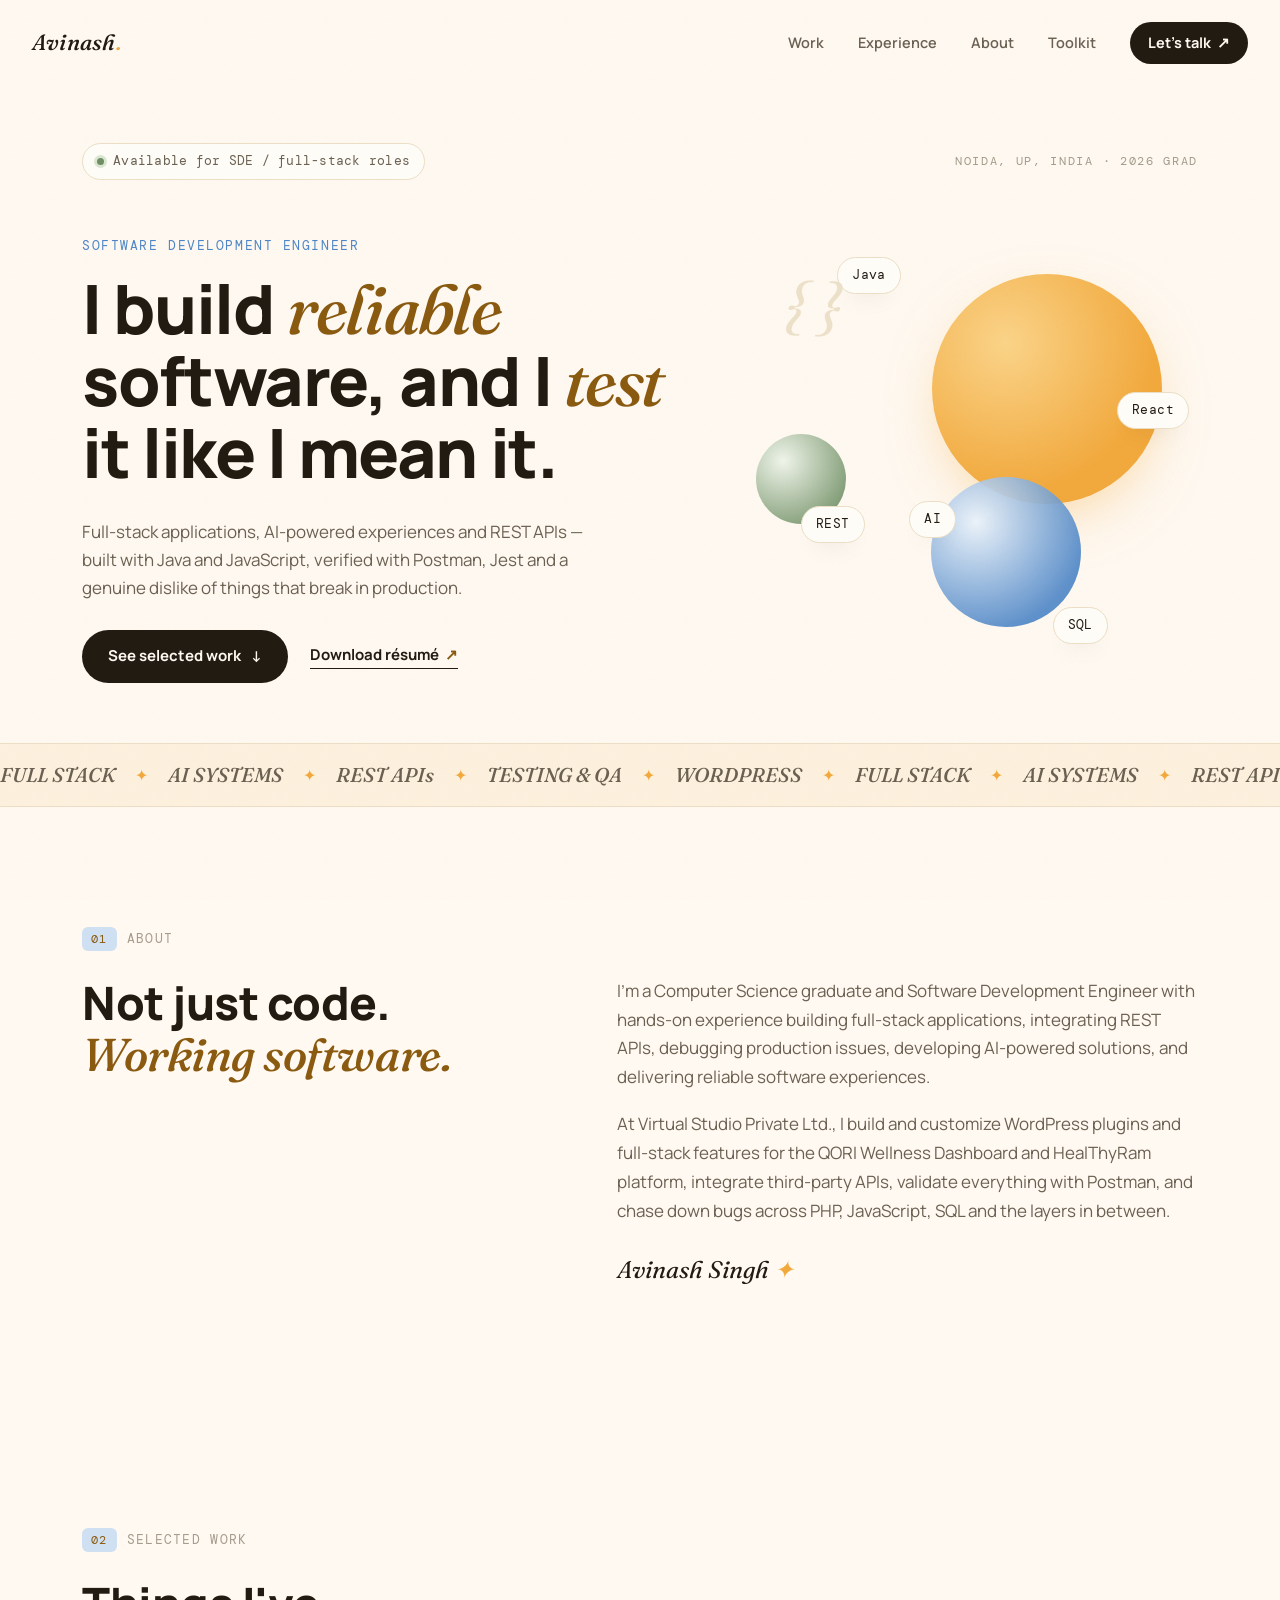
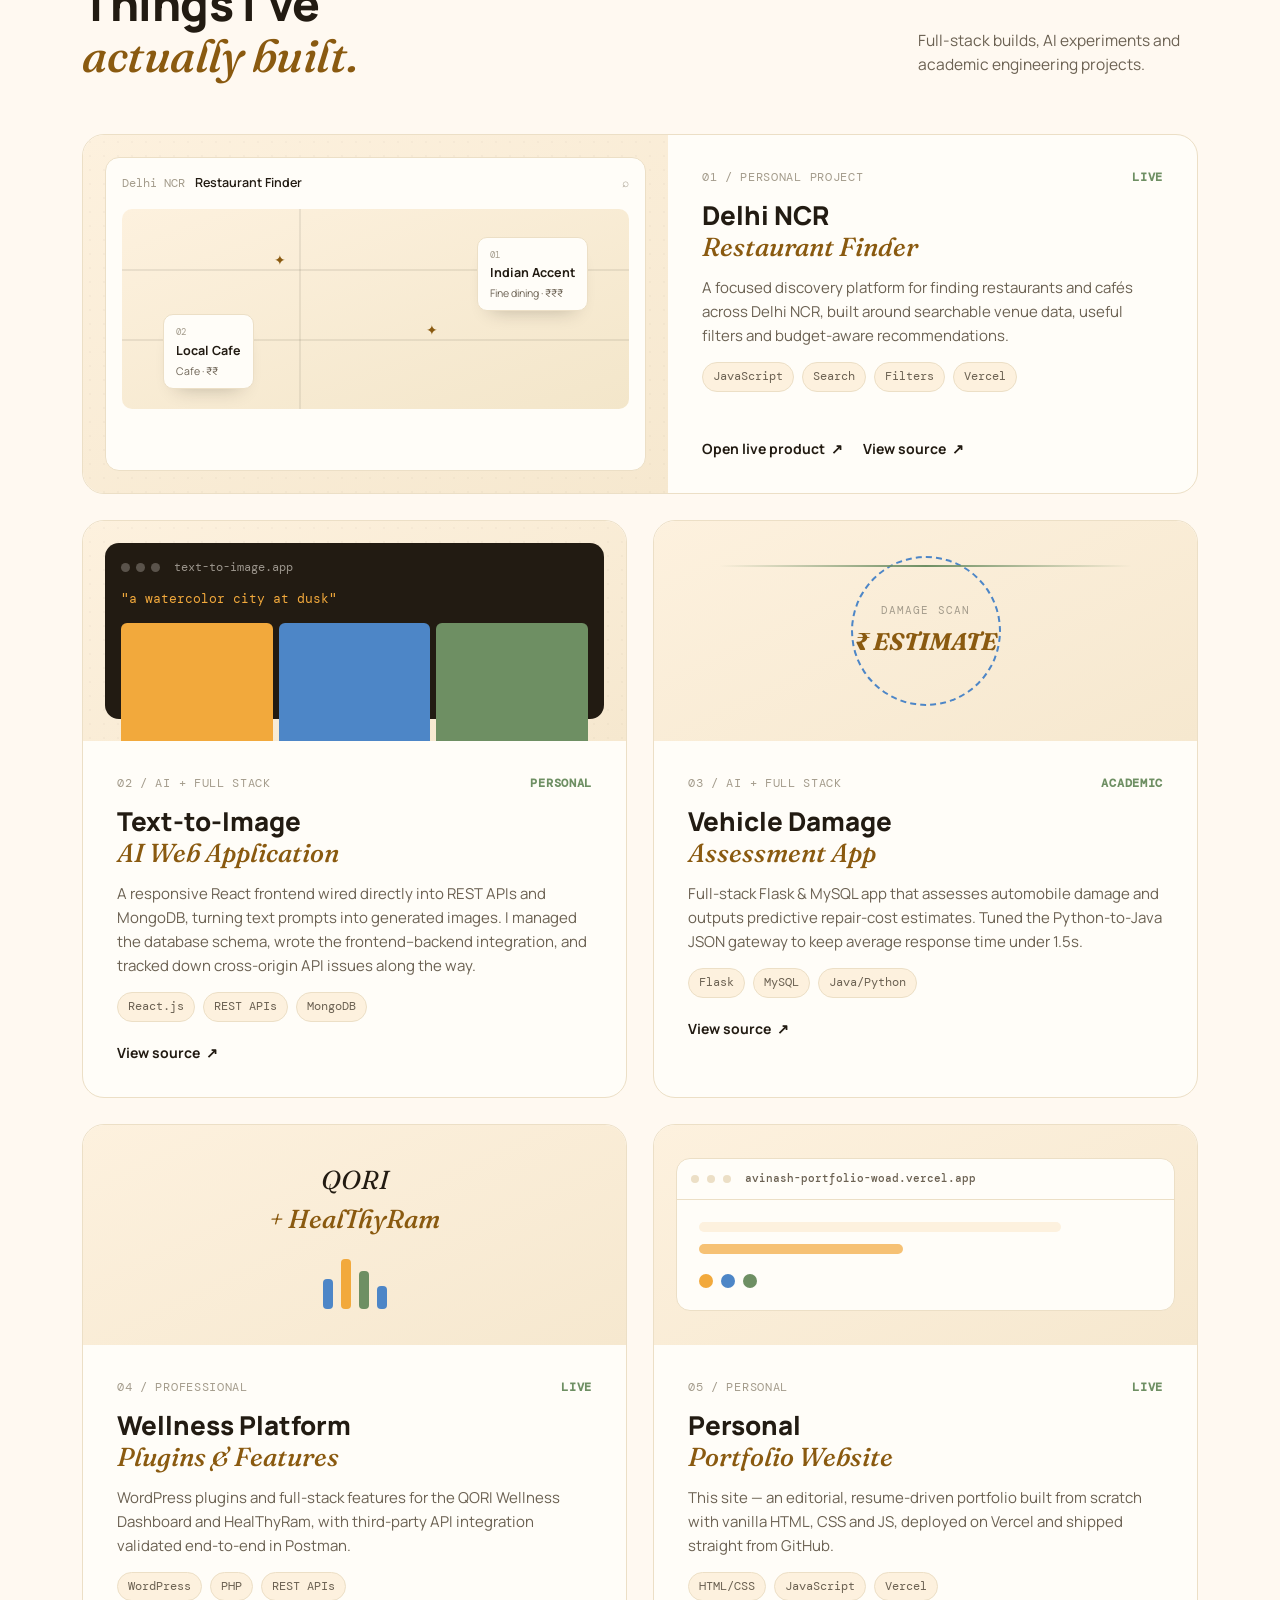
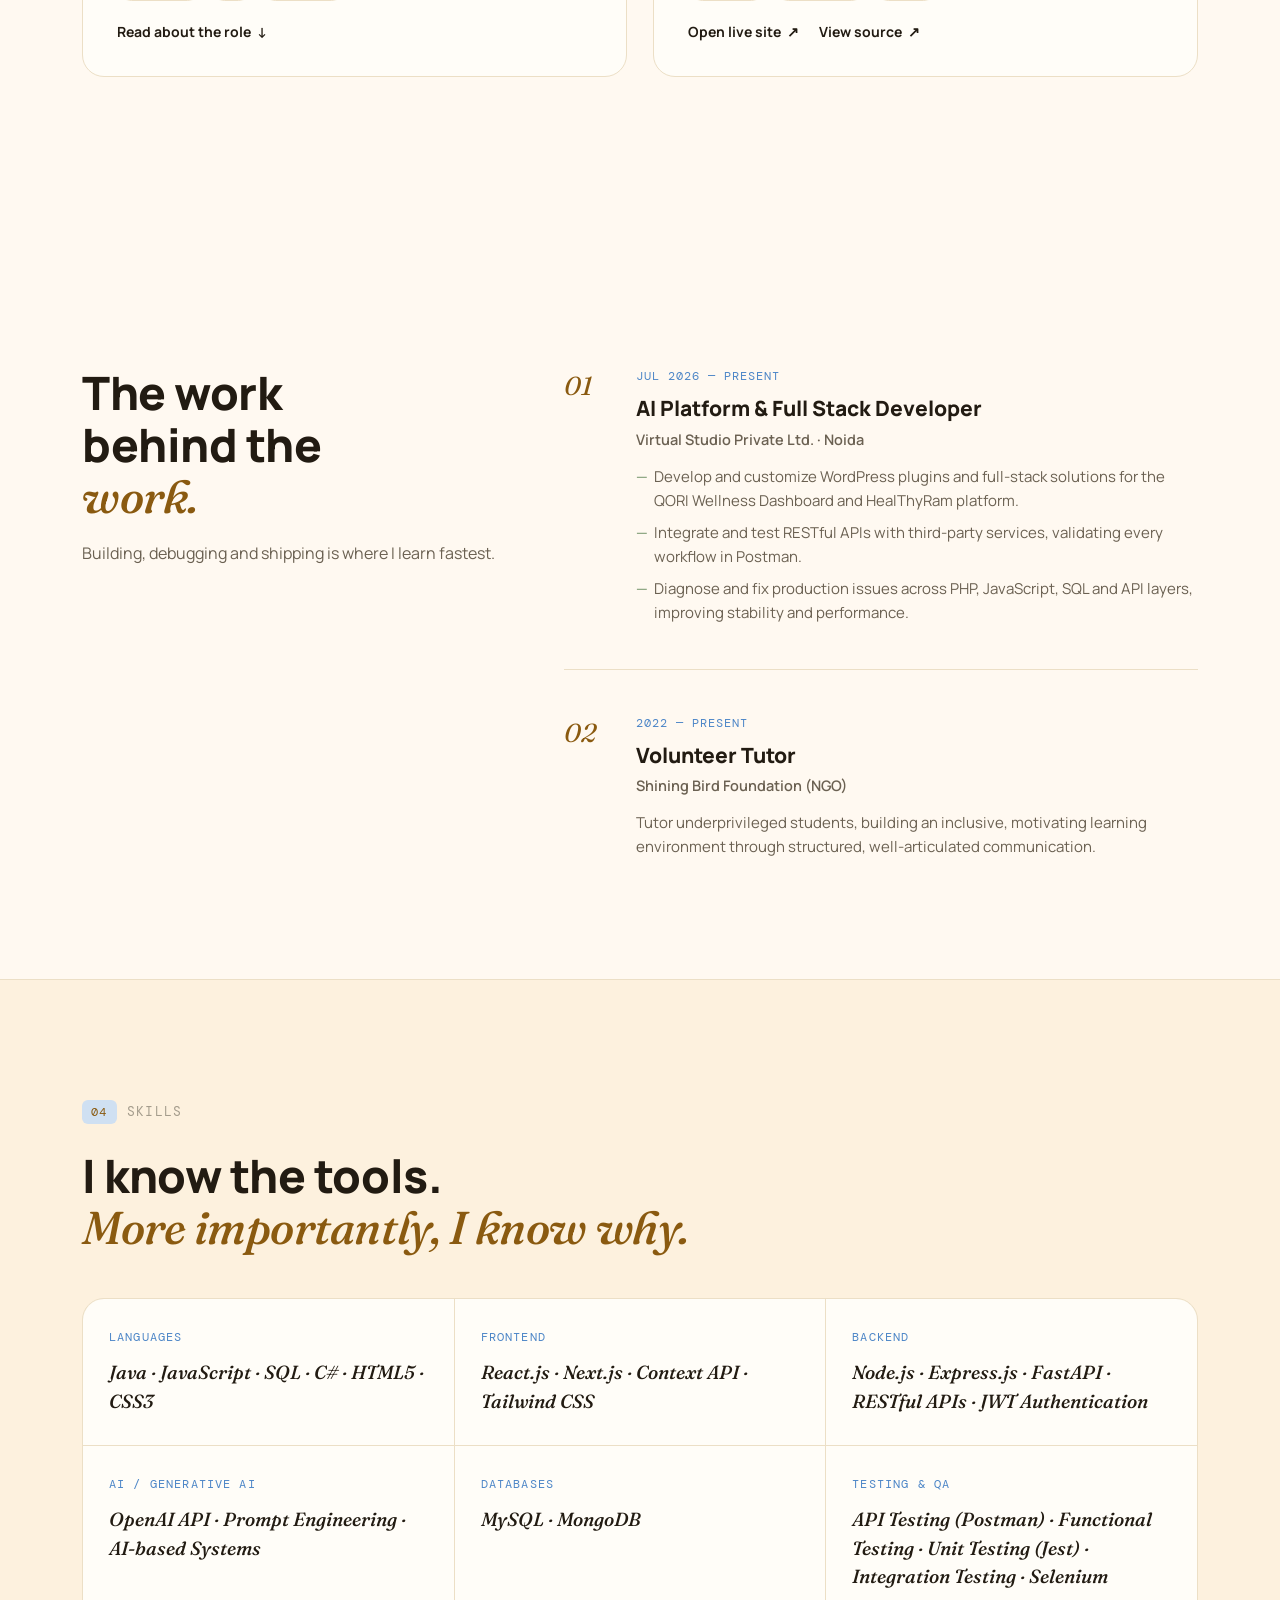
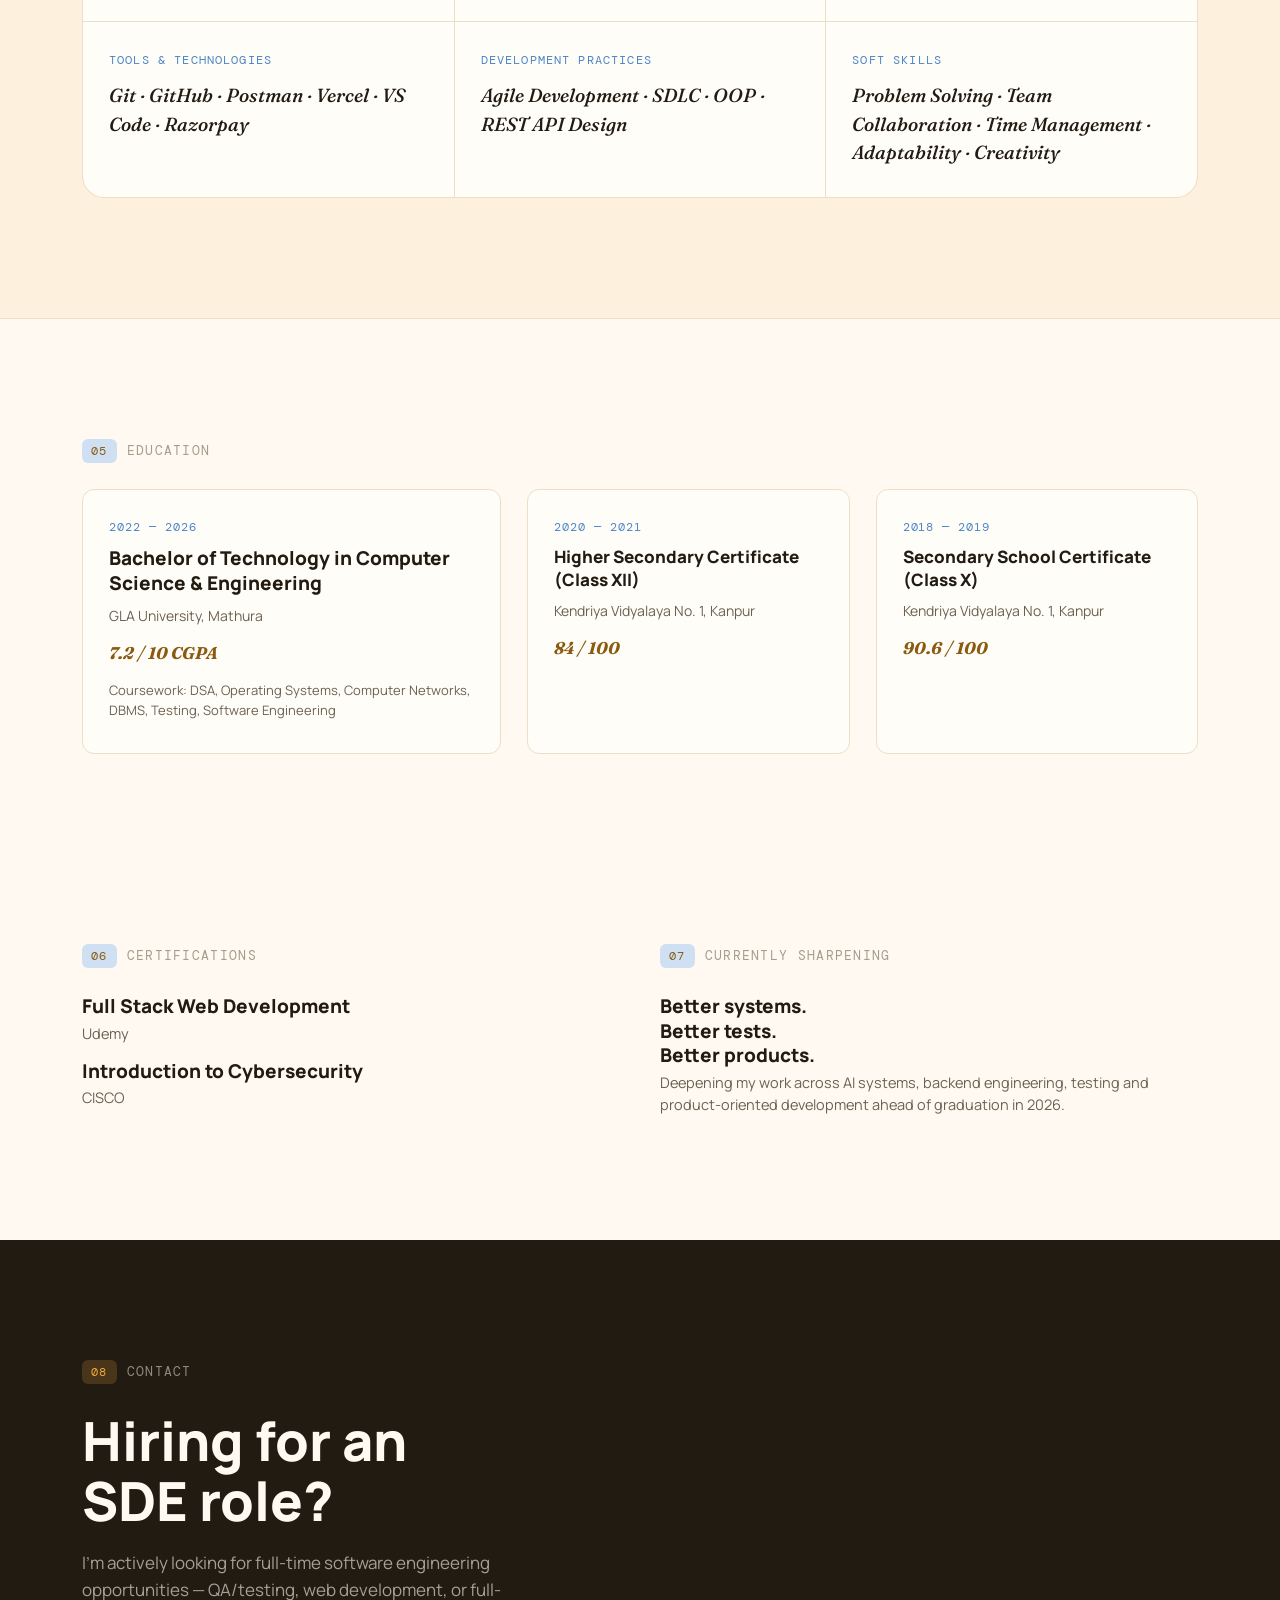
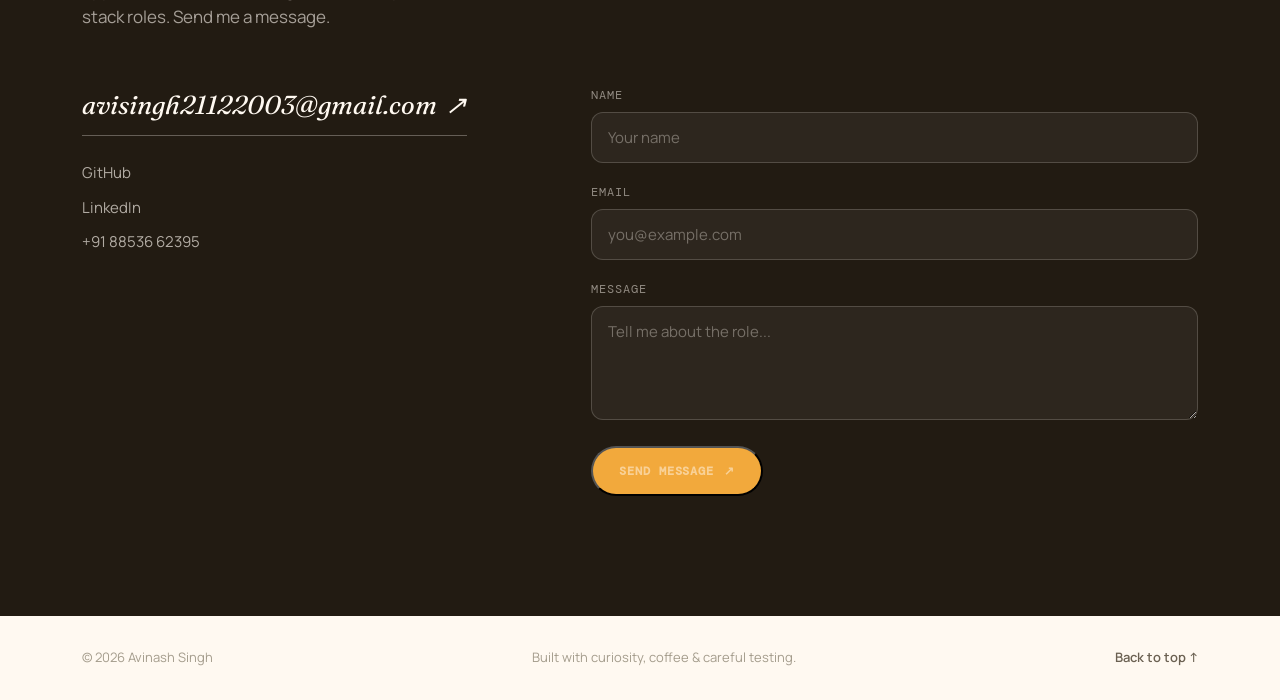
==== index.html @ 42fc0c9a "Revise introduction section in index.html Updated the introduction section to reflect the user's cur" ====
<!doctype html>
<html lang="en">
<head>
<meta charset="utf-8">
<meta name="viewport" content="width=device-width,initial-scale=1">
<meta name="theme-color" content="#fff9f1">
<meta name="description" content="Avinash Singh is a Software Development Engineer building full-stack products, AI-powered applications and reliable, well-tested systems.">
<meta property="og:title" content="Avinash Singh | Software Development Engineer">
<meta property="og:description" content="Full-stack development, AI systems, REST APIs and quality-first engineering.">
<meta property="og:type" content="website">
<title>Avinash Singh | Software Development Engineer</title>
<link rel="preconnect" href="https://fonts.googleapis.com">
<link rel="preconnect" href="https://fonts.gstatic.com" crossorigin>
<link href="https://fonts.googleapis.com/css2?family=Fraunces:ital,opsz,wght@0,9..144,400..600;1,9..144,400..600&family=Manrope:wght@400;500;600;700;800&family=DM+Mono:wght@400;500&display=swap" rel="stylesheet">
<link rel="stylesheet" href="style.css">
</head>
<body>

<div class="grain" aria-hidden="true"></div>
<div class="scroll-line" id="progress"></div>

<header class="nav" id="nav">
  <a class="brand" href="#top" aria-label="Avinash Singh home">Avinash<span>.</span></a>
  <button class="nav-toggle" id="navToggle" aria-label="Toggle menu" aria-expanded="false">
    <span></span><span></span>
  </button>
  <nav aria-label="Primary navigation" id="primaryNav">
    <a href="#work">Work</a>
    <a href="#experience">Experience</a>
    <a href="#about">About</a>
    <a href="#toolkit">Toolkit</a>
    <a class="nav-contact" href="#contact">Let's talk <span>↗</span></a>
  </nav>
</header>

<main id="top">

  <section class="hero wrap">
    <div class="hero-top reveal">
      <div class="availability"><span></span> Available for SDE / full-stack roles</div>
      <div class="hero-location">NOIDA, UP, INDIA · 2026 GRAD</div>
    </div>
    <div class="hero-body">
      <div class="hero-copy">
        <p class="eyebrow reveal">Software Development Engineer</p>
        <h1 class="hero-title reveal">I build <i>reliable</i><br>software, and I <i>test</i><br>it like I mean it.</h1>
        <div class="hero-bottom reveal">
          <p class="hero-intro">Full-stack applications, AI-powered experiences and REST APIs — built with Java and JavaScript, verified with Postman, Jest and a genuine dislike of things that break in production.</p>
          <div class="hero-actions">
            <a class="button button-dark" href="#work">See selected work <span>↓</span></a>
            <a class="text-link" href="Avinash_singh.docx" download>Download résumé <span>↗</span></a>
          </div>
        </div>
      </div>
      <div class="hero-orbit" aria-hidden="true"><div class="orbit-field"><span class="orbit orbit-gold"></span><span class="orbit orbit-sky"></span><span class="orbit orbit-sage"></span><span class="chip chip-1">Java</span><span class="chip chip-2">React</span><span class="chip chip-3">REST</span><span class="chip chip-4">SQL</span><span class="chip chip-5">AI</span><span class="glyph glyph-brace">{ }</span></div></div>
    </div>
  </section>

  <section class="ticker" aria-label="Focus areas"><div class="ticker-track"><span>FULL STACK</span><b>✦</b><span>AI SYSTEMS</span><b>✦</b><span>REST APIs</span><b>✦</b><span>TESTING &amp; QA</span><b>✦</b><span>WORDPRESS</span><b>✦</b><span>FULL STACK</span><b>✦</b><span>AI SYSTEMS</span><b>✦</b><span>REST APIs</span><b>✦</b><span>TESTING &amp; QA</span><b>✦</b><span>WORDPRESS</span><b>✦</b></div></section>

  <section class="section wrap intro" id="about"><div class="section-label reveal"><span>01</span> About</div><div class="intro-grid"><h2 class="section-title reveal">Not just code.<br><i>Working software.</i></h2><div class="intro-text reveal"><p>I'm a Computer Science graduate and Software Development Engineer with hands-on experience building full-stack applications, integrating REST APIs, debugging production issues, developing AI-powered solutions, and delivering reliable software experiences.</p><p>At Virtual Studio Private Ltd., I build and customize WordPress plugins and full-stack features for the QORI Wellness Dashboard and HealThyRam platform, integrate third-party APIs, validate everything with Postman, and chase down bugs across PHP, JavaScript, SQL and the layers in between.</p><div class="signature">Avinash Singh <span>✦</span></div></div></div></section>

  <section class="section work wrap" id="work"><div class="section-heading reveal"><div><div class="section-label"><span>02</span> Selected work</div><h2 class="section-title">Things I've<br><i>actually built.</i></h2></div><p>Full-stack builds, AI experiments and academic engineering projects.</p></div><article class="case-study case-main reveal"><div class="case-visual restaurant-visual"><div class="visual-noise"></div><div class="finder-ui"><div class="finder-bar"><span>Delhi NCR</span><b>Restaurant Finder</b><span>⌕</span></div><div class="finder-map"><span class="map-line line-1"></span><span class="map-line line-2"></span><span class="map-line line-3"></span><span class="map-pin pin-1">✦</span><span class="map-pin pin-2">✦</span><span class="map-pin pin-3">✦</span><div class="venue venue-a"><small>01</small><strong>Indian Accent</strong><span>Fine dining · ₹₹₹</span></div><div class="venue venue-b"><small>02</small><strong>Local Cafe</strong><span>Cafe · ₹₹</span></div></div></div></div><div class="case-content"><div class="case-meta"><span>01 / PERSONAL PROJECT</span><span>LIVE</span></div><h3>Delhi NCR<br><i>Restaurant Finder</i></h3><p>A focused discovery platform for finding restaurants and cafés across Delhi NCR, built around searchable venue data, useful filters and budget-aware recommendations.</p><div class="tags"><span>JavaScript</span><span>Search</span><span>Filters</span><span>Vercel</span></div><div class="case-links"><a href="https://delhi-cafe-hopping.vercel.app/" target="_blank" rel="noreferrer">Open live product <b>↗</b></a><a href="https://github.com/iavinaxh/delhi-cafe-hopping" target="_blank" rel="noreferrer">View source <b>↗</b></a></div></div></article><div class="project-grid"><article class="case-study case-small reveal"><div class="case-visual ai-visual"><div class="visual-noise"></div><div class="ai-window"><div class="ai-bar"><span></span><span></span><span></span><b>text-to-image.app</b></div><div class="ai-prompt">"a watercolor city at dusk"</div><div class="ai-canvas"><span class="pixel p1"></span><span class="pixel p2"></span><span class="pixel p3"></span><span class="pixel p4"></span><span class="pixel p5"></span><span class="pixel p6"></span></div></div></div><div class="case-content"><div class="case-meta"><span>02 / AI + FULL STACK</span><span>PERSONAL</span></div><h3>Text-to-Image<br><i>AI Web Application</i></h3><p>A responsive React frontend wired directly into REST APIs and MongoDB, turning text prompts into generated images. I managed the database schema, wrote the frontend–backend integration, and tracked down cross-origin API issues along the way.</p><div class="tags"><span>React.js</span><span>REST APIs</span><span>MongoDB</span></div><div class="case-links"><a href="https://github.com/iavinaxh/Text_to_image_generator" target="_blank" rel="noreferrer">View source <b>↗</b></a></div></div></article><article class="case-study case-small reveal"><div class="case-visual damage-visual"><div class="scan-ring"></div><div class="scan-copy"><span>DAMAGE SCAN</span><strong>₹ ESTIMATE</strong></div><div class="scan-line"></div></div><div class="case-content"><div class="case-meta"><span>03 / AI + FULL STACK</span><span>ACADEMIC</span></div><h3>Vehicle Damage<br><i>Assessment App</i></h3><p>Full-stack Flask &amp; MySQL app that assesses automobile damage and outputs predictive repair-cost estimates. Tuned the Python-to-Java JSON gateway to keep average response time under 1.5s.</p><div class="tags"><span>Flask</span><span>MySQL</span><span>Java/Python</span></div><div class="case-links"><a href="https://github.com/iavinaxh/Vehicle_damage_detection" target="_blank" rel="noreferrer">View source <b>↗</b></a></div></div></article><article class="case-study case-small reveal"><div class="case-visual work-visual"><div class="work-copy">QORI<br><i>+ HealThyRam</i></div><div class="work-bars"><span></span><span></span><span></span><span></span></div></div><div class="case-content"><div class="case-meta"><span>04 / PROFESSIONAL</span><span>LIVE</span></div><h3>Wellness Platform<br><i>Plugins &amp; Features</i></h3><p>WordPress plugins and full-stack features for the QORI Wellness Dashboard and HealThyRam, with third-party API integration validated end-to-end in Postman.</p><div class="tags"><span>WordPress</span><span>PHP</span><span>REST APIs</span></div><div class="case-links"><a href="#experience">Read about the role <b>↓</b></a></div></div></article><article class="case-study case-small reveal"><div class="case-visual portfolio-visual"><div class="pf-browser"><div class="pf-bar"><span></span><span></span><span></span><b>avinash-portfolio-woad.vercel.app</b></div><div class="pf-body"><div class="pf-line long"></div><div class="pf-line short accent"></div><div class="pf-dots"><span></span><span></span><span></span></div></div></div></div><div class="case-content"><div class="case-meta"><span>05 / PERSONAL</span><span>LIVE</span></div><h3>Personal<br><i>Portfolio Website</i></h3><p>This site — an editorial, resume-driven portfolio built from scratch with vanilla HTML, CSS and JS, deployed on Vercel and shipped straight from GitHub.</p><div class="tags"><span>HTML/CSS</span><span>JavaScript</span><span>Vercel</span></div><div class="case-links"><a href="https://avinash-portfolio-woad.vercel.app/" target="_blank" rel="noreferrer">Open live site <b>↗</b></a><a href="https://github.com/iavinaxh/Portfolio" target="_blank" rel="noreferrer">View source <b>↗</b></a></div></div></article></div></section>

  <section class="section experience wrap" id="experience"><div class="section-label reveal"><span>03</span> Experience</div><div class="experience-grid"><div class="experience-lead reveal"><h2 class="section-title">The work<br>behind the<br><i>work.</i></h2><p>Building, debugging and shipping is where I learn fastest.</p></div><div class="timeline"><article class="timeline-item reveal"><div class="timeline-number">01</div><div><div class="date">JUL 2026 — PRESENT</div><h3>AI Platform &amp; Full Stack Developer</h3><h4>Virtual Studio Private Ltd. · Noida</h4><ul><li>Develop and customize WordPress plugins and full-stack solutions for the QORI Wellness Dashboard and HealThyRam platform.</li><li>Integrate and test RESTful APIs with third-party services, validating every workflow in Postman.</li><li>Diagnose and fix production issues across PHP, JavaScript, SQL and API layers, improving stability and performance.</li></ul></div></article><article class="timeline-item reveal"><div class="timeline-number">02</div><div><div class="date">2022 — PRESENT</div><h3>Volunteer Tutor</h3><h4>Shining Bird Foundation (NGO)</h4><p>Tutor underprivileged students, building an inclusive, motivating learning environment through structured, well-articulated communication.</p></div></article></div></div></section>

  <section class="section toolkit" id="toolkit"><div class="wrap"><div class="section-label reveal"><span>04</span> Skills</div><div class="toolkit-head reveal"><h2 class="section-title">I know the tools.<br><i>More importantly, I know why.</i></h2></div><div class="tool-grid reveal"><div><span>LANGUAGES</span><strong>Java · JavaScript · SQL · C# · HTML5 · CSS3</strong></div><div><span>FRONTEND</span><strong>React.js · Next.js · Context API · Tailwind CSS</strong></div><div><span>BACKEND</span><strong>Node.js · Express.js · FastAPI · RESTful APIs · JWT Authentication</strong></div><div><span>AI / GENERATIVE AI</span><strong>OpenAI API · Prompt Engineering · AI-based Systems</strong></div><div><span>DATABASES</span><strong>MySQL · MongoDB</strong></div><div><span>TESTING &amp; QA</span><strong>API Testing (Postman) · Functional Testing · Unit Testing (Jest) · Integration Testing · Selenium</strong></div><div><span>TOOLS &amp; TECHNOLOGIES</span><strong>Git · GitHub · Postman · Vercel · VS Code · Razorpay</strong></div><div><span>DEVELOPMENT PRACTICES</span><strong>Agile Development · SDLC · OOP · REST API Design</strong></div><div><span>SOFT SKILLS</span><strong>Problem Solving · Team Collaboration · Time Management · Adaptability · Creativity</strong></div></div></div></section>

  <section class="section education wrap" id="education"><div class="section-label reveal"><span>05</span> Education</div><div class="education-row"><div class="edu-item edu-main reveal"><div class="date">2022 — 2026</div><h3>Bachelor of Technology in Computer Science &amp; Engineering</h3><p>GLA University, Mathura</p><b>7.2 / 10 CGPA</b><p class="detail-note">Coursework: DSA, Operating Systems, Computer Networks, DBMS, Testing, Software Engineering</p></div><div class="edu-item reveal"><div class="date">2020 — 2021</div><h3>Higher Secondary Certificate (Class XII)</h3><p>Kendriya Vidyalaya No. 1, Kanpur</p><b>84 / 100</b></div><div class="edu-item reveal"><div class="date">2018 — 2019</div><h3>Secondary School Certificate (Class X)</h3><p>Kendriya Vidyalaya No. 1, Kanpur</p><b>90.6 / 100</b></div></div></section>

  <section class="section details wrap"><div class="details-grid details-grid-2"><div class="detail reveal"><div class="section-label"><span>06</span> Certifications</div><h3>Full Stack Web Development</h3><p>Udemy</p><h3>Introduction to Cybersecurity</h3><p>CISCO</p></div><div class="detail reveal"><div class="section-label"><span>07</span> Currently sharpening</div><h3>Better systems.<br>Better tests.<br>Better products.</h3><p>Deepening my work across AI systems, backend engineering, testing and product-oriented development ahead of graduation in 2026.</p></div></div></section>

  <section class="contact-section" id="contact"><div class="wrap contact-wrap"><div class="section-label reveal"><span>08</span> Contact</div><div class="contact-head reveal"><h2>Hiring for an<br>SDE role?</h2><p>I'm actively looking for full-time software engineering opportunities — QA/testing, web development, or full-stack roles. Send me a message.</p></div><div class="contact-grid"><div class="contact-info reveal"><a class="email" href="mailto:avisingh21122003@gmail.com">avisingh21122003@gmail.com <span>↗</span></a><div class="socials"><a href="https://github.com/iavinaxh" target="_blank" rel="noreferrer">GitHub</a><a href="https://www.linkedin.com/in/avinash-singh-232522254" target="_blank" rel="noreferrer">LinkedIn</a><a href="tel:+918853662395">+91 88536 62395</a></div></div><form id="contact-form" class="contact-form" action="https://formsubmit.co/avisingh21122003@gmail.com" method="POST"><input type="hidden" name="_subject" value="New portfolio contact from Avinash Singh's site"><input type="hidden" name="_captcha" value="false"><input type="hidden" name="_template" value="table"><input type="text" name="_honey" class="hidden-field" tabindex="-1" autocomplete="off"><label><span>Name</span><input name="name" type="text" required placeholder="Your name"></label><label><span>Email</span><input name="email" type="email" required placeholder="you@example.com"></label><label><span>Message</span><textarea name="message" rows="4" required placeholder="Tell me about the role..."></textarea></label><div class="form-row"><button class="button button-dark" type="submit"><span id="submit-label">Send message</span><span>↗</span></button><div class="form-status" id="form-status" role="status"></div></div></form></div></div></section>

</main>
<footer class="footer wrap"><div>© 2026 Avinash Singh</div><div>Built with curiosity, coffee &amp; careful testing.</div><a href="#top">Back to top ↑</a></footer>
<script src="script.js?v=contact-ajax-2"></script>
</body>
</html>
---- style.css ----
/* ============================================================
   Avinash Singh — Portfolio
   Design tokens
   ============================================================ */
:root{
  --cream:      #fff9f1;
  --cream-2:    #fdf1de;
  --card:       #fffdf8;
  --ink:        #221b12;
  --ink-soft:   #6b6152;
  --ink-faint:  #a49c8c;
  --line:       #ecdfc6;
  --gold:       #f2a93c;
  --gold-ink:   #8a5a10;
  --sky:        #4d86c7;
  --sky-soft:   #cfe0f2;
  --sage:       #6e8f63;
  --sage-soft:  #dbe7d3;

  --serif: 'Fraunces', 'Georgia', serif;
  --sans: 'Manrope', 'Segoe UI', sans-serif;
  --mono: 'DM Mono', 'Courier New', monospace;

  --wrap: 1180px;
  --radius: 22px;
  --radius-sm: 12px;
  --ease: cubic-bezier(.22,.78,.28,1);
}

*{ box-sizing:border-box; }
html{ scroll-behavior:smooth; }
@media (prefers-reduced-motion: reduce){
  html{ scroll-behavior:auto; }
  *{ animation-duration:.001ms !important; animation-iteration-count:1 !important; transition-duration:.001ms !important; scroll-behavior:auto !important; }
}

body{
  margin:0;
  background:var(--cream);
  color:var(--ink);
  font-family:var(--sans);
  font-size:16px;
  line-height:1.5;
  -webkit-font-smoothing:antialiased;
  overflow-x:hidden;
}

img,svg{ display:block; max-width:100%; }
a{ color:inherit; text-decoration:none; }
ul{ margin:0; padding:0; list-style:none; }
h1,h2,h3,h4,p{ margin:0; }
i{ font-family:var(--serif); font-style:italic; font-weight:500; color:var(--gold-ink); }

.wrap{ width:100%; max-width:var(--wrap); margin:0 auto; padding:0 32px; }

/* grain texture */
.grain{
  position:fixed; inset:0; pointer-events:none; z-index:200; opacity:.035; mix-blend-mode:multiply;
  background-image:url("data:image/svg+xml,%3Csvg xmlns='http://www.w3.org/2000/svg' width='120' height='120'%3E%3Cfilter id='n'%3E%3CfeTurbulence type='fractalNoise' baseFrequency='0.9' numOctaves='2' stitchTiles='stitch'/%3E%3C/filter%3E%3Crect width='100%25' height='100%25' filter='url(%23n)'/%3E%3C/svg%3E");
}

.scroll-line{
  position:fixed; top:0; left:0; height:3px; width:0%; z-index:210;
  background:linear-gradient(90deg,var(--gold),var(--sky));
  transition:width .1s linear;
}

/* ============================================================
   NAV
   ============================================================ */
.nav{
  position:sticky; top:0; z-index:100;
  display:flex; align-items:center; justify-content:space-between;
  padding:22px 32px;
  backdrop-filter:blur(10px);
  background:rgba(255,249,241,.78);
  border-bottom:1px solid transparent;
  transition:border-color .3s ease;
}
.nav.scrolled{ border-color:var(--line); }
.brand{ font-family:var(--serif); font-style:italic; font-weight:500; font-size:22px; letter-spacing:.01em; }
.brand span{ color:var(--gold); }
.nav nav{ display:flex; align-items:center; gap:34px; }
.nav nav a{ font-size:14.5px; color:var(--ink-soft); font-weight:600; transition:color .2s ease; position:relative; }
.nav nav a:not(.nav-contact):hover{ color:var(--ink); }
.nav nav a:not(.nav-contact)::after{
  content:""; position:absolute; left:0; right:0; bottom:-5px; height:1px; background:var(--gold);
  transform:scaleX(0); transform-origin:left; transition:transform .25s var(--ease);
}
.nav nav a:not(.nav-contact):hover::after{ transform:scaleX(1); }
.nav-contact{
  display:inline-flex; align-items:center; gap:6px;
  background:var(--ink); color:var(--cream) !important;
  padding:10px 18px; border-radius:999px; font-weight:700 !important;
  transition:transform .25s var(--ease), background .25s ease;
}
.nav-contact:hover{ transform:translateY(-2px); background:var(--gold-ink); }
.nav-toggle{ display:none; flex-direction:column; gap:5px; background:none; border:0; cursor:pointer; padding:6px; }
.nav-toggle span{ width:22px; height:2px; background:var(--ink); border-radius:2px; transition:transform .25s ease, opacity .25s ease; }

/* ============================================================
   HERO
   ============================================================ */
.hero{ padding:56px 32px 40px; position:relative; }
.hero-top{ display:flex; justify-content:space-between; align-items:center; margin-bottom:56px; flex-wrap:wrap; gap:14px; }
.availability{
  display:inline-flex; align-items:center; gap:9px; font-family:var(--mono); font-size:12.5px; letter-spacing:.02em;
  color:var(--ink-soft); background:var(--card); border:1px solid var(--line); padding:8px 14px; border-radius:999px;
}
.availability span{ width:7px; height:7px; border-radius:50%; background:var(--sage); box-shadow:0 0 0 3px var(--sage-soft); animation:pulse 2s ease-in-out infinite; }
@keyframes pulse{ 0%,100%{ opacity:1; } 50%{ opacity:.4; } }
.hero-location{ font-family:var(--mono); font-size:12px; letter-spacing:.14em; color:var(--ink-faint); }

.hero-body{ display:grid; grid-template-columns:1.35fr .95fr; gap:24px; align-items:center; }
.eyebrow{ font-family:var(--mono); font-size:13px; letter-spacing:.12em; text-transform:uppercase; color:var(--sky); margin-bottom:18px; }
.hero-title{
  font-family:var(--sans); font-weight:800; letter-spacing:-.02em;
  font-size:clamp(38px,5.4vw,68px); line-height:1.04; color:var(--ink);
}
.hero-title i{ font-size:1.02em; }
.hero-bottom{ margin-top:30px; max-width:520px; }
.hero-intro{ font-size:17px; line-height:1.65; color:var(--ink-soft); margin-bottom:28px; }
.hero-actions{ display:flex; align-items:center; gap:22px; flex-wrap:wrap; }

.button{
  display:inline-flex; align-items:center; gap:10px; padding:15px 26px; border-radius:999px;
  font-weight:700; font-size:15px; transition:transform .25s var(--ease), box-shadow .25s ease;
}
.button-dark{ background:var(--ink); color:var(--cream); }
.button-dark:hover{ transform:translateY(-3px); box-shadow:0 14px 26px -12px rgba(34,27,18,.45); }
.button-dark span{ transition:transform .25s ease; }
.button-dark:hover span{ transform:translateY(3px); }
.text-link{ font-weight:700; font-size:15px; border-bottom:1px solid var(--ink); padding-bottom:2px; display:inline-flex; gap:6px; }
.text-link span{ color:var(--gold-ink); }

/* hero orbit signature element */
.hero-orbit{ position:relative; height:420px; }
.orbit-field{ position:absolute; inset:0; }
.orbit{
  position:absolute; border-radius:50%; filter:blur(.5px);
}
.orbit-gold{ width:230px; height:230px; top:6%; right:8%; background:radial-gradient(circle at 32% 30%, #fbd489, var(--gold) 68%); animation:drift1 9s ease-in-out infinite; box-shadow:0 20px 60px -20px rgba(242,169,60,.55); }
.orbit-sky{ width:150px; height:150px; bottom:10%; right:26%; background:radial-gradient(circle at 30% 30%, #eaf3fc, var(--sky) 75%); opacity:.9; animation:drift2 11s ease-in-out infinite; }
.orbit-sage{ width:90px; height:90px; top:44%; left:2%; background:radial-gradient(circle at 30% 30%, #eef5ea, var(--sage) 78%); opacity:.85; animation:drift3 8s ease-in-out infinite; }
@keyframes drift1{ 0%,100%{ transform:translate(0,0) scale(1); } 50%{ transform:translate(-14px,16px) scale(1.04); } }
@keyframes drift2{ 0%,100%{ transform:translate(0,0); } 50%{ transform:translate(12px,-14px); } }
@keyframes drift3{ 0%,100%{ transform:translate(0,0); } 50%{ transform:translate(10px,10px); } }

.glyph-brace{
  position:absolute; top:2%; left:8%; font-family:var(--serif); font-style:italic; font-size:64px; color:var(--line);
  opacity:.9; user-select:none;
}
.chip{
  position:absolute; font-family:var(--mono); font-size:12.5px; letter-spacing:.03em; color:var(--ink);
  background:var(--card); border:1px solid var(--line); padding:8px 14px; border-radius:999px;
  box-shadow:0 12px 24px -16px rgba(34,27,18,.25); animation:float 6s ease-in-out infinite;
}
.chip-1{ top:2%; left:20%; animation-delay:.2s; }
.chip-2{ top:34%; right:2%; animation-delay:1.1s; }
.chip-3{ bottom:30%; left:12%; animation-delay:.6s; }
.chip-4{ bottom:6%; right:20%; animation-delay:1.6s; }
.chip-5{ top:60%; left:36%; animation-delay:2.1s; }
@keyframes float{ 0%,100%{ transform:translateY(0); } 50%{ transform:translateY(-10px); } }

/* ============================================================
   TICKER
   ============================================================ */
.ticker{
  border-top:1px solid var(--line); border-bottom:1px solid var(--line);
  background:var(--cream-2); overflow:hidden; padding:16px 0; margin-top:20px;
}
.ticker-track{ display:flex; width:max-content; gap:20px; align-items:center; animation:scroll 26s linear infinite; }
.ticker-track span{ font-family:var(--serif); font-style:italic; font-weight:500; font-size:20px; color:var(--ink-soft); white-space:nowrap; }
.ticker-track b{ color:var(--gold); font-weight:400; }
@keyframes scroll{ from{ transform:translateX(0); } to{ transform:translateX(-50%); } }

/* ============================================================
   SECTIONS (shared)
   ============================================================ */
.section{ padding:120px 32px; }
.section-label{
  display:flex; align-items:center; gap:10px; font-family:var(--mono); font-size:13px; letter-spacing:.1em;
  text-transform:uppercase; color:var(--ink-faint); margin-bottom:26px;
}
.section-label span{ color:var(--gold-ink); background:var(--sky-soft); padding:3px 9px; border-radius:6px; font-size:12px; }
.section-title{ font-family:var(--sans); font-weight:800; font-size:clamp(30px,3.6vw,46px); line-height:1.12; letter-spacing:-.01em; }
.section-title i{ font-size:1em; }

/* about */
.intro-grid{ display:grid; grid-template-columns:.9fr 1.1fr; gap:60px; }
.intro-text p{ color:var(--ink-soft); font-size:17px; line-height:1.7; margin-bottom:18px; }
.signature{ font-family:var(--serif); font-style:italic; font-size:24px; margin-top:26px; color:var(--ink); }
.signature span{ color:var(--gold); }

/* work */
.section-heading{ display:flex; justify-content:space-between; align-items:flex-end; gap:30px; margin-bottom:52px; flex-wrap:wrap; }
.section-heading p{ max-width:280px; color:var(--ink-soft); font-size:15.5px; padding-bottom:6px; }

.case-study{
  background:var(--card); border:1px solid var(--line); border-radius:var(--radius);
  overflow:hidden; transition:transform .35s var(--ease), box-shadow .35s var(--ease);
}
.case-study:hover{ transform:translateY(-6px); box-shadow:0 30px 60px -30px rgba(34,27,18,.28); }
.case-main{ display:grid; grid-template-columns:1.05fr .95fr; margin-bottom:26px; min-height:360px; }
.project-grid{ display:grid; grid-template-columns:1fr 1fr; gap:26px; }
.project-grid .case-study{ display:flex; flex-direction:column; }

.case-visual{ position:relative; background:linear-gradient(155deg,var(--cream-2),#f6e8cf); overflow:hidden; min-height:220px; }
.visual-noise{ position:absolute; inset:0; opacity:.5; background-image:radial-gradient(circle,rgba(34,27,18,.05) 1px,transparent 1px); background-size:14px 14px; }

.ai-window{ position:absolute; inset:22px; background:var(--ink); border-radius:14px; padding:16px; color:var(--cream); }
.ai-bar{ display:flex; align-items:center; gap:6px; margin-bottom:14px; }
.ai-bar span{ width:9px; height:9px; border-radius:50%; background:rgba(255,249,241,.25); }
.ai-bar b{ margin-left:8px; font-family:var(--mono); font-weight:400; font-size:11.5px; color:rgba(255,249,241,.55); }
.ai-prompt{ font-family:var(--mono); font-size:12.5px; color:var(--gold); margin-bottom:14px; }
.ai-canvas{ display:grid; grid-template-columns:repeat(3,1fr); gap:6px; }
.pixel{ aspect-ratio:1; border-radius:6px; animation:pulseColor 3.5s ease-in-out infinite; }
.p1{ background:var(--gold); } .p2{ background:var(--sky); animation-delay:.3s; } .p3{ background:var(--sage); animation-delay:.6s; }
.p4{ background:var(--sky); animation-delay:.9s; } .p5{ background:var(--sage); animation-delay:1.2s; } .p6{ background:var(--gold); animation-delay:1.5s; }
@keyframes pulseColor{ 0%,100%{ opacity:.55; } 50%{ opacity:1; } }

.scan-ring{
  position:absolute; top:50%; left:50%; width:150px; height:150px; margin:-75px 0 0 -75px;
  border:2px dashed var(--sky); border-radius:50%; animation:spin 14s linear infinite;
}
@keyframes spin{ to{ transform:rotate(360deg); } }
.scan-copy{ position:absolute; inset:0; display:flex; flex-direction:column; align-items:center; justify-content:center; gap:6px; }
.scan-copy span{ font-family:var(--mono); font-size:11px; letter-spacing:.1em; color:var(--ink-faint); }
.scan-copy strong{ font-family:var(--serif); font-style:italic; font-size:24px; color:var(--gold-ink); }
.scan-line{ position:absolute; left:12%; right:12%; top:20%; height:2px; background:linear-gradient(90deg,transparent,var(--sage),transparent); animation:scanmove 3s ease-in-out infinite; }
@keyframes scanmove{ 0%,100%{ top:20%; } 50%{ top:76%; } }

.work-visual{ display:flex; flex-direction:column; justify-content:center; align-items:center; gap:20px; }
.work-copy{ font-family:var(--serif); font-style:italic; font-size:26px; text-align:center; color:var(--ink); }
.work-bars{ display:flex; gap:8px; align-items:flex-end; height:50px; }
.work-bars span{ width:10px; border-radius:4px; background:var(--sky); animation:bar 2.4s ease-in-out infinite; }
.work-bars span:nth-child(1){ height:60%; } .work-bars span:nth-child(2){ height:100%; background:var(--gold); animation-delay:.2s; }
.work-bars span:nth-child(3){ height:75%; background:var(--sage); animation-delay:.4s; } .work-bars span:nth-child(4){ height:45%; animation-delay:.6s; }
@keyframes bar{ 0%,100%{ transform:scaleY(1); } 50%{ transform:scaleY(.6); } }

.case-content{ padding:34px; display:flex; flex-direction:column; gap:14px; }
.case-meta{ display:flex; justify-content:space-between; font-family:var(--mono); font-size:11.5px; letter-spacing:.06em; color:var(--ink-faint); }
.case-meta span:last-child{ color:var(--sage); font-weight:600; }
.case-content h3{ font-family:var(--sans); font-weight:800; font-size:26px; line-height:1.18; }
.case-content h3 i{ font-size:1em; }
.case-content p{ color:var(--ink-soft); font-size:15px; line-height:1.6; }
.tags{ display:flex; flex-wrap:wrap; gap:8px; }
.tags span{ font-family:var(--mono); font-size:11.5px; background:var(--cream-2); border:1px solid var(--line); padding:5px 10px; border-radius:999px; color:var(--ink-soft); }
.case-links{ display:flex; gap:20px; margin-top:auto; padding-top:6px; }
.case-links a{ font-weight:700; font-size:14px; display:inline-flex; align-items:center; gap:6px; transition:gap .2s ease; }
.case-links a:hover{ gap:10px; color:var(--gold-ink); }

/* experience */
.experience-grid{ display:grid; grid-template-columns:.8fr 1.2fr; gap:60px; }
.experience-lead p{ color:var(--ink-soft); margin-top:18px; font-size:16px; }
.timeline{ display:flex; flex-direction:column; gap:44px; }
.timeline-item{ display:grid; grid-template-columns:52px 1fr; gap:20px; padding-bottom:44px; border-bottom:1px solid var(--line); }
.timeline-item:last-child{ border-bottom:0; padding-bottom:0; }
.timeline-number{ font-family:var(--serif); font-style:italic; font-size:26px; color:var(--gold-ink); }
.date{ font-family:var(--mono); font-size:12px; letter-spacing:.08em; color:var(--sky); margin-bottom:8px; }
.timeline-item h3{ font-size:21px; font-weight:800; margin-bottom:4px; }
.timeline-item h4{ font-size:14.5px; font-weight:600; color:var(--ink-soft); margin-bottom:14px; }
.timeline-item ul{ display:flex; flex-direction:column; gap:8px; }
.timeline-item li{ font-size:15px; color:var(--ink-soft); line-height:1.6; padding-left:18px; position:relative; }
.timeline-item li::before{ content:"—"; position:absolute; left:0; color:var(--sage); }
.timeline-item p{ font-size:15px; color:var(--ink-soft); line-height:1.6; }

/* toolkit */
.toolkit{ background:var(--cream-2); border-top:1px solid var(--line); border-bottom:1px solid var(--line); }
.toolkit-head{ margin-bottom:44px; max-width:640px; }
.tool-grid{ display:grid; grid-template-columns:repeat(3,1fr); gap:1px; background:var(--line); border:1px solid var(--line); border-radius:var(--radius); overflow:hidden; }
.tool-grid > div{ background:var(--card); padding:30px 26px; transition:background .25s ease; }
.tool-grid > div:hover{ background:var(--cream); }
.tool-grid span{ font-family:var(--mono); font-size:11.5px; letter-spacing:.1em; color:var(--sky); display:block; margin-bottom:12px; }
.tool-grid strong{ font-family:var(--serif); font-weight:500; font-style:italic; font-size:19px; line-height:1.5; color:var(--ink); }

/* details */
.details-grid{ display:grid; grid-template-columns:repeat(3,1fr); gap:40px; }
.details-grid-2{ grid-template-columns:1fr 1fr; }
.detail h3{ font-size:19px; font-weight:800; margin:14px 0 4px; line-height:1.3; }
.detail p{ color:var(--ink-soft); font-size:14.5px; margin-bottom:4px; }
.detail b{ display:inline-block; margin-top:10px; font-family:var(--serif); font-style:italic; color:var(--gold-ink); font-size:19px; }
.detail-note{ margin-top:14px !important; font-size:13px !important; line-height:1.6; }

/* education */
.education{ padding-bottom:70px; }
.education-row{ display:grid; grid-template-columns:1.3fr 1fr 1fr; gap:26px; }
.edu-item{
  background:var(--card); border:1px solid var(--line); border-radius:var(--radius-sm);
  padding:28px 26px; transition:transform .3s var(--ease), box-shadow .3s var(--ease);
}
.edu-item:hover{ transform:translateY(-4px); box-shadow:0 20px 40px -24px rgba(34,27,18,.25); }
.edu-item .date{ font-family:var(--mono); font-size:12px; letter-spacing:.08em; color:var(--sky); margin-bottom:10px; }
.edu-item h3{ font-size:17px; font-weight:800; line-height:1.35; margin-bottom:8px; }
.edu-main h3{ font-size:19px; }
.edu-item p{ color:var(--ink-soft); font-size:14px; margin-bottom:4px; }
.edu-item b{ display:inline-block; margin-top:10px; font-family:var(--serif); font-style:italic; color:var(--gold-ink); font-size:17px; }

/* delhi finder visual */
.restaurant-visual{ display:flex; align-items:center; justify-content:center; padding:22px; }
.finder-ui{ position:relative; width:100%; height:100%; background:var(--card); border:1px solid var(--line); border-radius:14px; padding:16px; min-height:280px; }
.finder-bar{ display:flex; align-items:center; gap:10px; font-family:var(--mono); font-size:11.5px; color:var(--ink-faint); margin-bottom:16px; }
.finder-bar b{ color:var(--ink); font-weight:600; font-family:var(--sans); font-size:12.5px; }
.finder-bar span:last-child{ margin-left:auto; }
.finder-map{ position:relative; height:200px; background:linear-gradient(160deg,var(--cream-2),#f3e6ca); border-radius:10px; overflow:hidden; }
.map-line{ position:absolute; background:rgba(34,27,18,.08); }
.line-1{ top:30%; left:0; right:0; height:2px; }
.line-2{ top:0; bottom:0; left:35%; width:2px; }
.line-3{ top:65%; left:0; right:0; height:2px; }
.map-pin{ position:absolute; color:var(--gold-ink); font-size:14px; animation:float 5s ease-in-out infinite; }
.pin-1{ top:20%; left:30%; } .pin-2{ top:55%; left:60%; animation-delay:.6s; } .pin-3{ top:70%; left:20%; animation-delay:1.2s; }
.venue{ position:absolute; background:var(--card); border:1px solid var(--line); border-radius:10px; padding:8px 12px; font-size:11px; box-shadow:0 12px 20px -14px rgba(34,27,18,.3); }
.venue small{ font-family:var(--mono); color:var(--ink-faint); }
.venue strong{ display:block; font-size:12.5px; margin:2px 0; }
.venue span{ color:var(--ink-soft); font-size:10.5px; }
.venue-a{ top:14%; right:8%; } .venue-b{ bottom:10%; left:8%; }

/* personal portfolio visual */
.portfolio-visual{ display:flex; align-items:center; justify-content:center; padding:22px; }
.pf-browser{ width:100%; background:var(--card); border:1px solid var(--line); border-radius:14px; overflow:hidden; }
.pf-bar{ display:flex; align-items:center; gap:8px; padding:12px 14px; border-bottom:1px solid var(--line); font-family:var(--mono); font-size:10.5px; color:var(--ink-faint); }
.pf-bar span{ width:8px; height:8px; border-radius:50%; background:var(--line); }
.pf-bar b{ margin-left:6px; color:var(--ink-soft); font-weight:500; }
.pf-body{ padding:22px; display:flex; flex-direction:column; gap:12px; }
.pf-line{ height:10px; border-radius:6px; background:var(--cream-2); }
.pf-line.long{ width:80%; }
.pf-line.short{ width:45%; }
.pf-line.accent{ background:var(--gold); opacity:.7; }
.pf-dots{ display:flex; gap:8px; margin-top:8px; }
.pf-dots span{ width:14px; height:14px; border-radius:50%; }
.pf-dots span:nth-child(1){ background:var(--gold); } .pf-dots span:nth-child(2){ background:var(--sky); } .pf-dots span:nth-child(3){ background:var(--sage); }

/* contact */
.contact-section{ background:var(--ink); color:var(--cream); padding:120px 32px; }
.contact-section .section-label{ color:rgba(255,249,241,.5); }
.contact-section .section-label span{ background:rgba(242,169,60,.18); color:var(--gold); }
.contact-head h2{ font-family:var(--sans); font-weight:800; font-size:clamp(32px,4.4vw,54px); line-height:1.12; margin-bottom:18px; }
.contact-head p{ color:rgba(255,249,241,.6); font-size:17px; max-width:440px; line-height:1.6; }
.contact-grid{ display:grid; grid-template-columns:.85fr 1.15fr; gap:60px; margin-top:56px; }
.contact-info{ display:flex; flex-direction:column; gap:26px; }
.email{ font-family:var(--serif); font-style:italic; font-size:26px; display:inline-flex; align-items:center; gap:8px; border-bottom:1px solid rgba(255,249,241,.3); padding-bottom:10px; width:fit-content; }
.email:hover{ color:var(--gold); }
.socials{ display:flex; flex-direction:column; gap:12px; }
.socials a{ font-size:15px; color:rgba(255,249,241,.65); transition:color .2s ease; width:fit-content; }
.socials a:hover{ color:var(--cream); }

.contact-form{ display:flex; flex-direction:column; gap:20px; }
.contact-form label{ display:flex; flex-direction:column; gap:8px; }
.contact-form span{ font-family:var(--mono); font-size:12px; letter-spacing:.08em; color:rgba(255,249,241,.5); text-transform:uppercase; }
.contact-form input, .contact-form textarea{
  background:rgba(255,249,241,.05); border:1px solid rgba(255,249,241,.18); border-radius:12px;
  padding:14px 16px; color:var(--cream); font-family:var(--sans); font-size:15px; resize:vertical; transition:border-color .2s ease, background .2s ease;
}
.contact-form input::placeholder, .contact-form textarea::placeholder{ color:rgba(255,249,241,.35); }
.contact-form input:focus, .contact-form textarea:focus{ outline:none; border-color:var(--gold); background:rgba(255,249,241,.08); }
.hidden-field{ position:absolute; left:-9999px; }
.form-row{ display:flex; align-items:center; gap:18px; margin-top:6px; }
.contact-form .button-dark{ background:var(--gold); color:var(--ink); }
.contact-form .button-dark:hover{ box-shadow:0 14px 26px -12px rgba(242,169,60,.5); }
.form-status{ font-size:13.5px; color:rgba(255,249,241,.6); }

/* footer */
.footer{ display:flex; justify-content:space-between; align-items:center; padding:32px; font-size:13px; color:var(--ink-faint); flex-wrap:wrap; gap:12px; }
.footer a{ font-weight:600; color:var(--ink-soft); }

/* ============================================================
   REVEAL ANIMATION
   ============================================================ */
.reveal{ opacity:0; transform:translateY(26px); transition:opacity .7s var(--ease), transform .7s var(--ease); }
.reveal.is-visible{ opacity:1; transform:translateY(0); }

/* ============================================================
   RESPONSIVE
   ============================================================ */
@media (max-width: 980px){
  .hero-body{ grid-template-columns:1fr; }
  .hero-orbit{ height:260px; order:-1; margin-bottom:10px; }
  .intro-grid, .experience-grid, .contact-grid{ grid-template-columns:1fr; gap:36px; }
  .case-main{ grid-template-columns:1fr; }
  .project-grid{ grid-template-columns:1fr; }
  .tool-grid{ grid-template-columns:1fr 1fr; }
  .details-grid, .details-grid-2{ grid-template-columns:1fr; gap:36px; }
  .education-row{ grid-template-columns:1fr; }
}

@media (max-width: 720px){
  .section{ padding:80px 20px; }
  .hero{ padding:36px 20px 24px; }
  .wrap{ padding:0 20px; }
  .nav{ padding:18px 20px; }
  .nav nav{
    position:fixed; inset:64px 16px auto 16px; flex-direction:column; align-items:flex-start; gap:6px;
    background:var(--card); border:1px solid var(--line); border-radius:18px; padding:16px;
    box-shadow:0 24px 50px -20px rgba(34,27,18,.35);
    transform:translateY(-14px); opacity:0; pointer-events:none; transition:all .25s var(--ease);
  }
  .nav nav.open{ transform:translateY(0); opacity:1; pointer-events:auto; }
  .nav nav a{ padding:10px 6px; width:100%; }
  .nav-toggle{ display:flex; }
  .nav-contact{ margin-top:6px; }
  .tool-grid{ grid-template-columns:1fr; }
  .section-heading{ flex-direction:column; align-items:flex-start; }
  .hero-actions{ flex-direction:column; align-items:flex-start; gap:16px; }
}
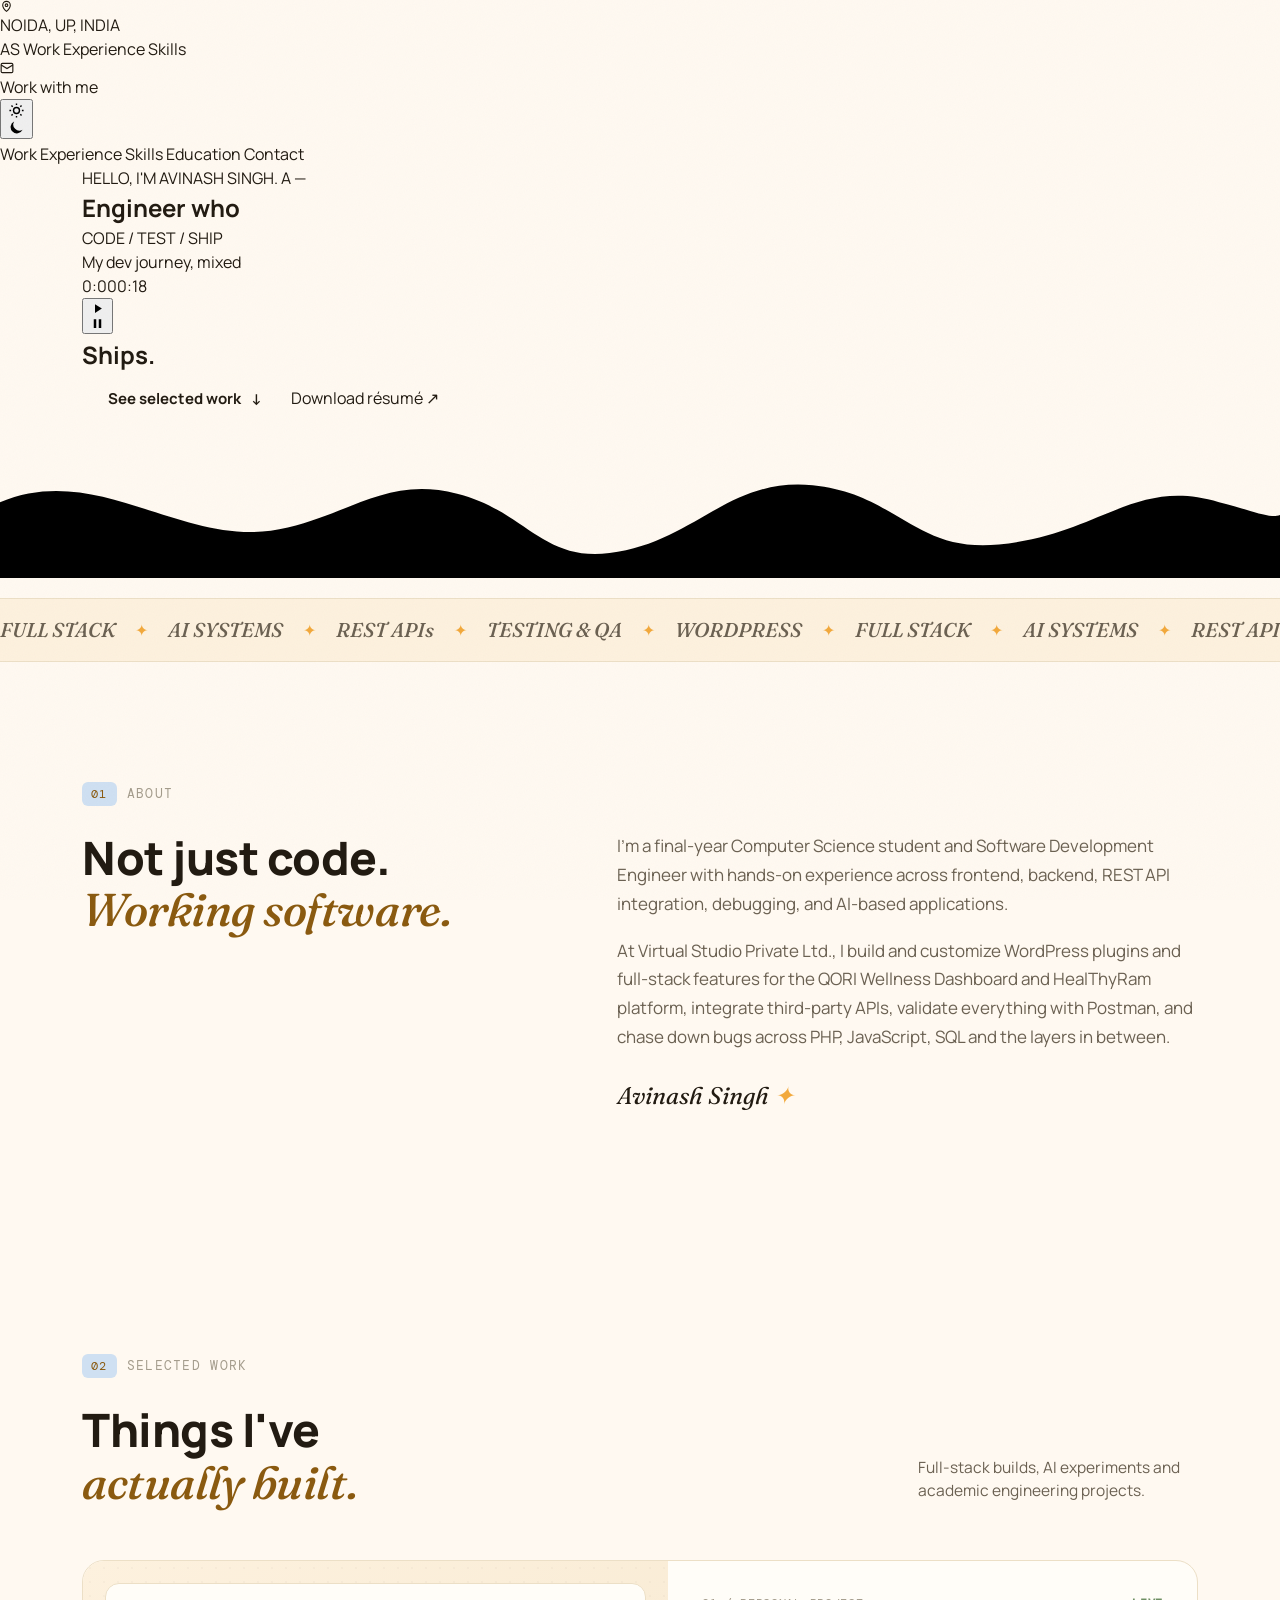
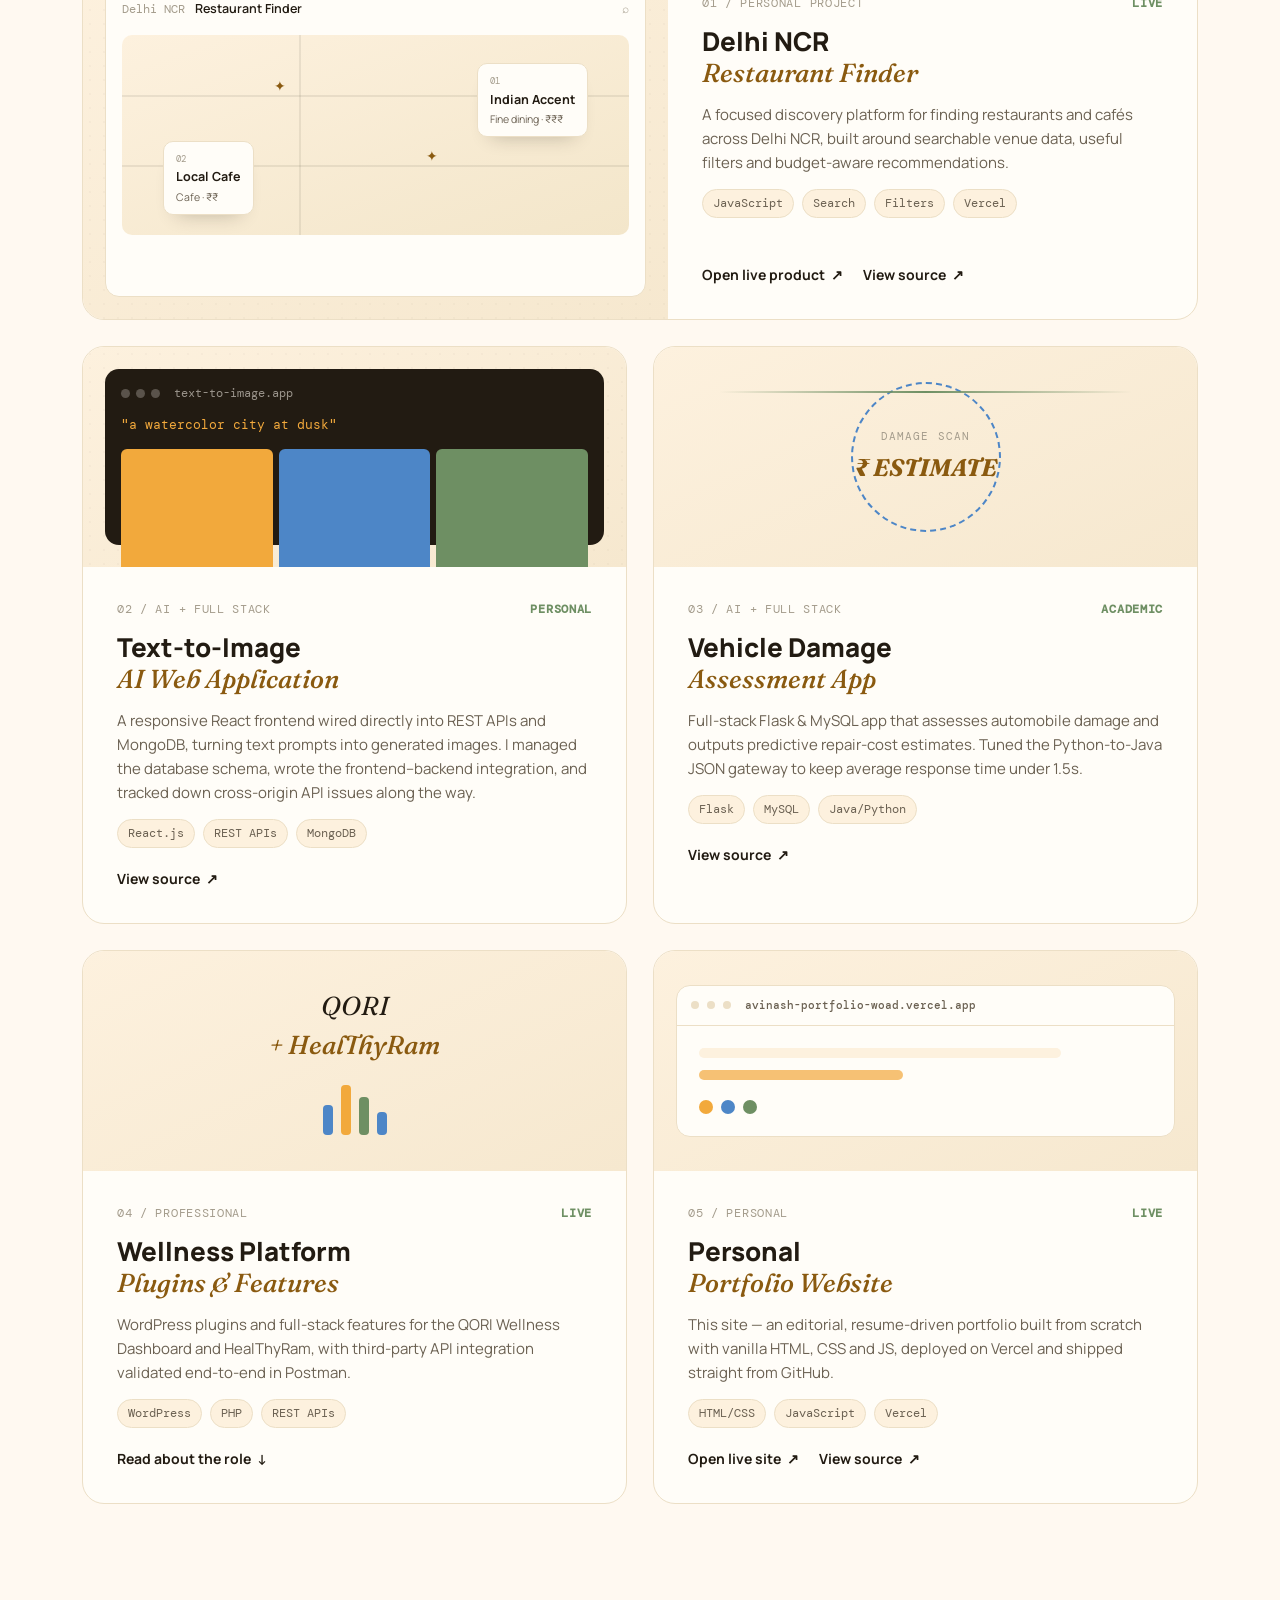
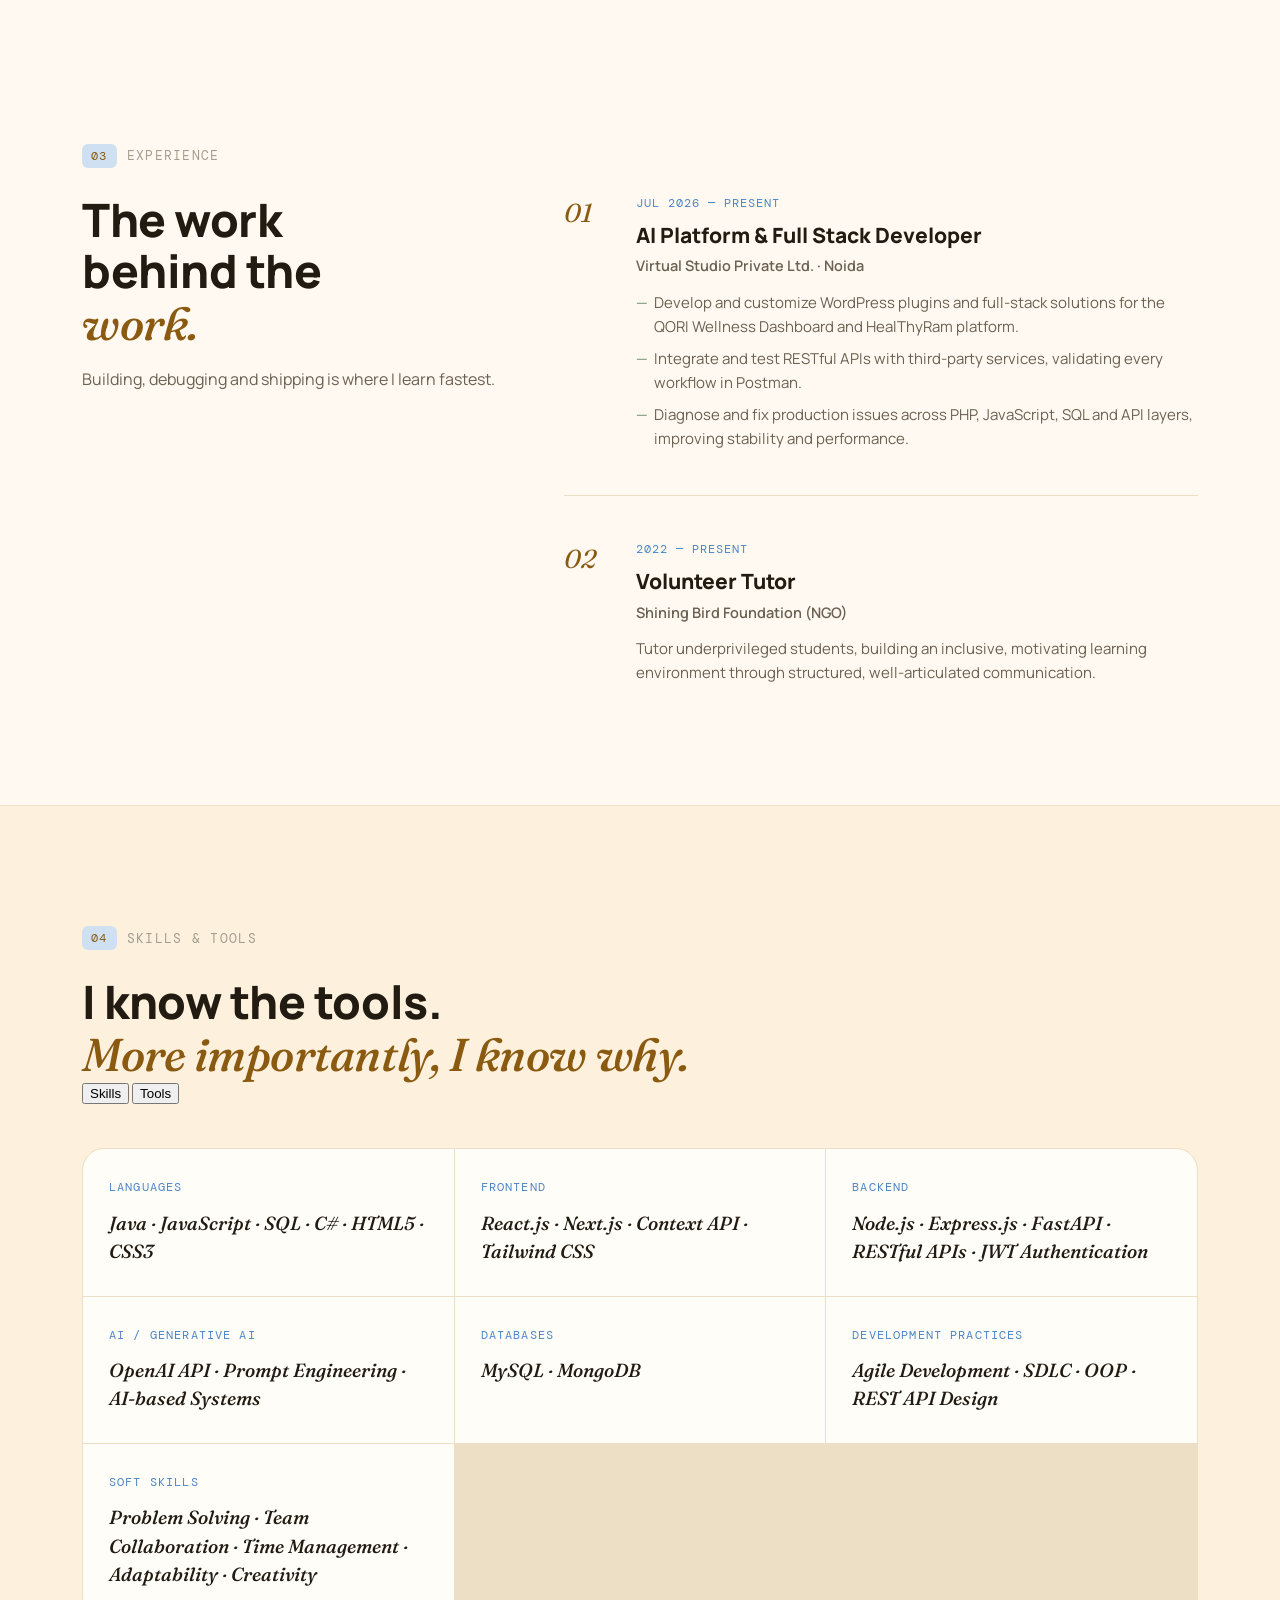
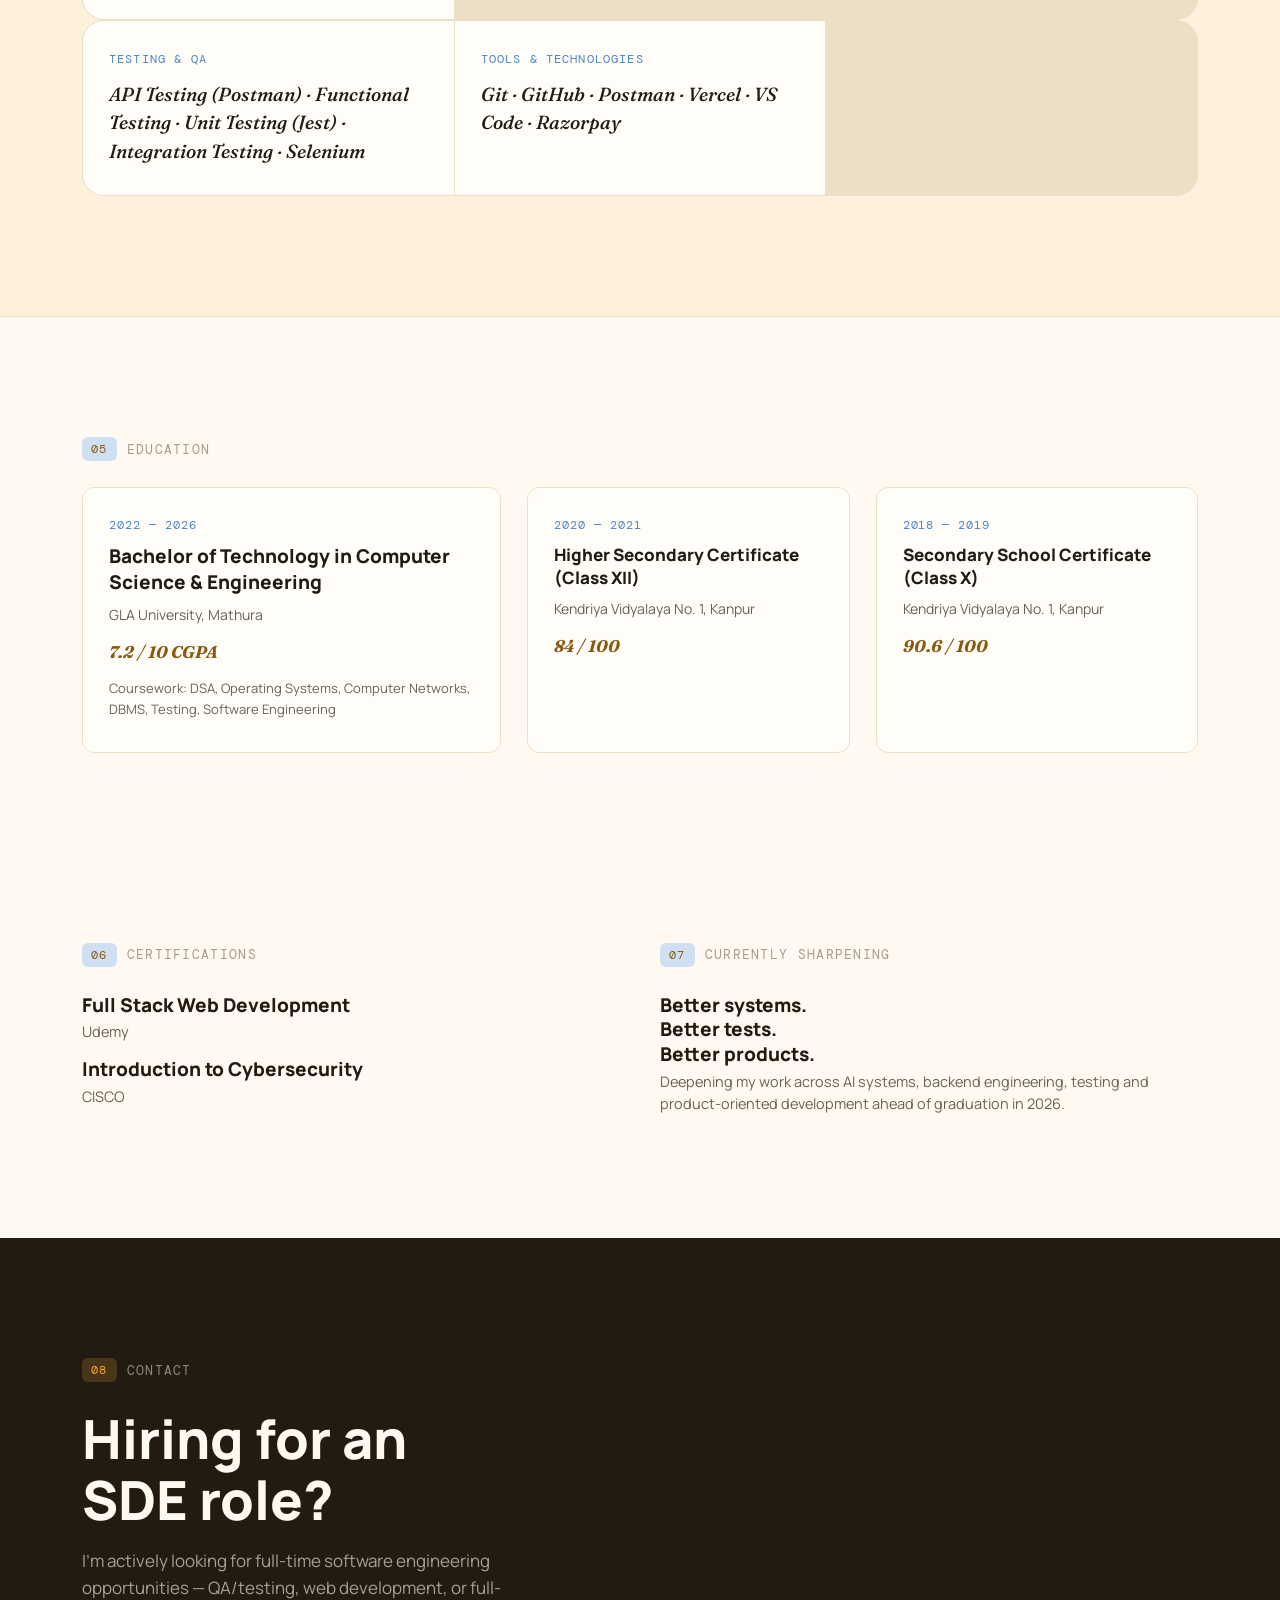
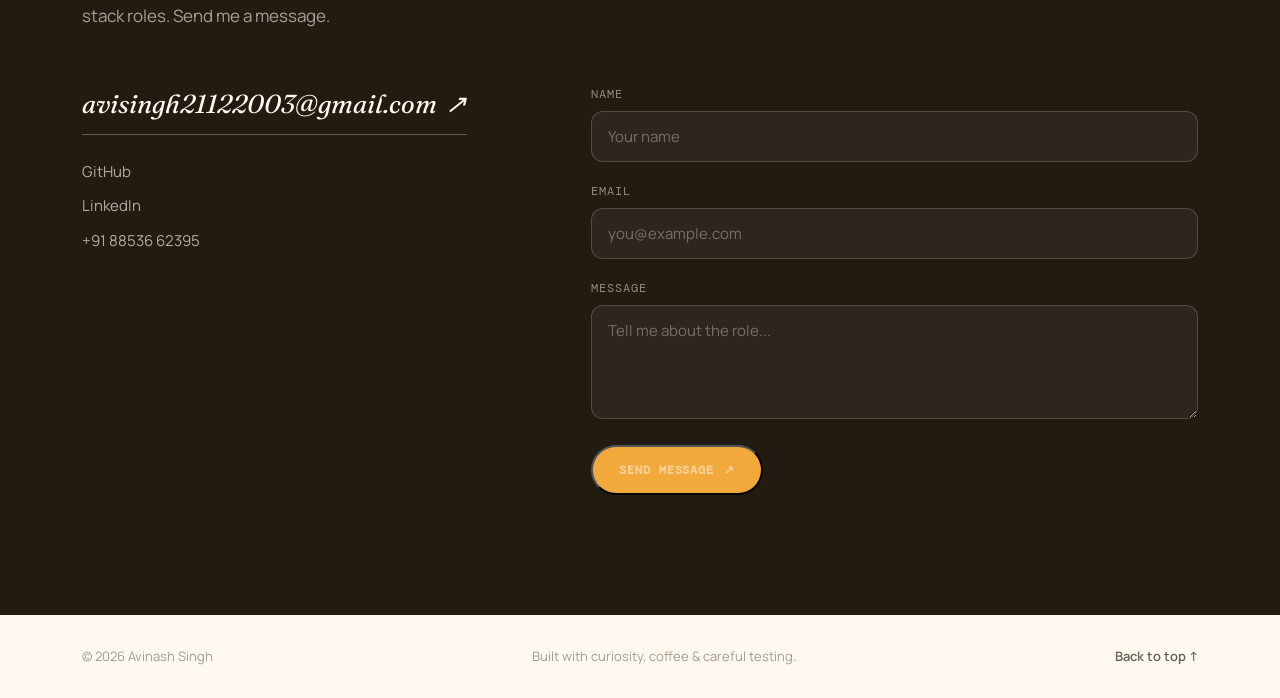
==== commit 67b7acde: "Sky-themed front page: dark/light mode, glass nav, music player, skills/tools tabs" ====
--- a/index.html
+++ b/index.html
@@ -3,7 +3,7 @@
 <head>
 <meta charset="utf-8">
 <meta name="viewport" content="width=device-width,initial-scale=1">
-<meta name="theme-color" content="#fff9f1">
+<meta name="theme-color" content="#3d6fa8">
 <meta name="description" content="Avinash Singh is a Software Development Engineer building full-stack products, AI-powered applications and reliable, well-tested systems.">
 <meta property="og:title" content="Avinash Singh | Software Development Engineer">
 <meta property="og:description" content="Full-stack development, AI systems, REST APIs and quality-first engineering.">
@@ -13,67 +13,372 @@
 <link rel="preconnect" href="https://fonts.gstatic.com" crossorigin>
 <link href="https://fonts.googleapis.com/css2?family=Fraunces:ital,opsz,wght@0,9..144,400..600;1,9..144,400..600&family=Manrope:wght@400;500;600;700;800&family=DM+Mono:wght@400;500&display=swap" rel="stylesheet">
 <link rel="stylesheet" href="style.css">
+<script>
+  (function(){
+    try{
+      var saved = localStorage.getItem('theme');
+      var theme = saved || (window.matchMedia('(prefers-color-scheme: dark)').matches ? 'dark' : 'light');
+      document.documentElement.setAttribute('data-theme', theme);
+    }catch(e){}
+  })();
+</script>
 </head>
 <body>
 
 <div class="grain" aria-hidden="true"></div>
 <div class="scroll-line" id="progress"></div>
 
-<header class="nav" id="nav">
-  <a class="brand" href="#top" aria-label="Avinash Singh home">Avinash<span>.</span></a>
-  <button class="nav-toggle" id="navToggle" aria-label="Toggle menu" aria-expanded="false">
-    <span></span><span></span>
-  </button>
-  <nav aria-label="Primary navigation" id="primaryNav">
+<header class="topbar" id="topbar">
+  <div class="topbar-location"><svg width="13" height="13" viewBox="0 0 24 24" fill="none" stroke="currentColor" stroke-width="2"><path d="M12 21s-7-6.1-7-11.5A7 7 0 0 1 19 9.5C19 14.9 12 21 12 21z"/><circle cx="12" cy="9.5" r="2.4"/></svg> NOIDA, UP, INDIA</div>
+
+  <nav class="pill-nav" aria-label="Primary navigation" id="primaryNav">
+    <span class="pill-avatar" aria-hidden="true">AS</span>
     <a href="#work">Work</a>
     <a href="#experience">Experience</a>
-    <a href="#about">About</a>
-    <a href="#toolkit">Toolkit</a>
-    <a class="nav-contact" href="#contact">Let's talk <span>↗</span></a>
+    <a href="#toolkit">Skills</a>
+    <a class="pill-cta" href="#contact"><svg width="14" height="14" viewBox="0 0 24 24" fill="none" stroke="currentColor" stroke-width="2"><rect x="2" y="4" width="20" height="16" rx="2"/><path d="m2 7 10 6 10-6"/></svg> Work with me</a>
   </nav>
+
+  <div class="topbar-actions">
+    <button class="nav-toggle" id="navToggle" aria-label="Toggle menu" aria-expanded="false"><span></span><span></span></button>
+    <button class="icon-btn" id="themeToggle" aria-label="Toggle dark mode">
+      <svg class="icon-sun" width="17" height="17" viewBox="0 0 24 24" fill="none" stroke="currentColor" stroke-width="2"><circle cx="12" cy="12" r="4.2"/><path d="M12 2v2.4M12 19.6V22M4.9 4.9l1.7 1.7M17.4 17.4l1.7 1.7M2 12h2.4M19.6 12H22M4.9 19.1l1.7-1.7M17.4 6.6l1.7-1.7"/></svg>
+      <svg class="icon-moon" width="17" height="17" viewBox="0 0 24 24" fill="currentColor"><path d="M20.6 15.3A8.7 8.7 0 0 1 8.7 3.4a8.9 8.9 0 1 0 11.9 11.9z"/></svg>
+    </button>
+  </div>
+
+  <div class="mobile-menu" id="mobileMenu">
+    <a href="#work">Work</a>
+    <a href="#experience">Experience</a>
+    <a href="#toolkit">Skills</a>
+    <a href="#education">Education</a>
+    <a href="#contact">Contact</a>
+  </div>
 </header>
 
 <main id="top">
 
-  <section class="hero wrap">
-    <div class="hero-top reveal">
-      <div class="availability"><span></span> Available for SDE / full-stack roles</div>
-      <div class="hero-location">NOIDA, UP, INDIA · 2026 GRAD</div>
-    </div>
-    <div class="hero-body">
-      <div class="hero-copy">
-        <p class="eyebrow reveal">Software Development Engineer</p>
-        <h1 class="hero-title reveal">I build <i>reliable</i><br>software, and I <i>test</i><br>it like I mean it.</h1>
-        <div class="hero-bottom reveal">
-          <p class="hero-intro">Full-stack applications, AI-powered experiences and REST APIs — built with Java and JavaScript, verified with Postman, Jest and a genuine dislike of things that break in production.</p>
-          <div class="hero-actions">
-            <a class="button button-dark" href="#work">See selected work <span>↓</span></a>
-            <a class="text-link" href="Avinash_singh.docx" download>Download résumé <span>↗</span></a>
-          </div>
-        </div>
-      </div>
-      <div class="hero-orbit" aria-hidden="true"><div class="orbit-field"><span class="orbit orbit-gold"></span><span class="orbit orbit-sky"></span><span class="orbit orbit-sage"></span><span class="chip chip-1">Java</span><span class="chip chip-2">React</span><span class="chip chip-3">REST</span><span class="chip chip-4">SQL</span><span class="chip chip-5">AI</span><span class="glyph glyph-brace">{ }</span></div></div>
-    </div>
-  </section>
-
-  <section class="ticker" aria-label="Focus areas"><div class="ticker-track"><span>FULL STACK</span><b>✦</b><span>AI SYSTEMS</span><b>✦</b><span>REST APIs</span><b>✦</b><span>TESTING &amp; QA</span><b>✦</b><span>WORDPRESS</span><b>✦</b><span>FULL STACK</span><b>✦</b><span>AI SYSTEMS</span><b>✦</b><span>REST APIs</span><b>✦</b><span>TESTING &amp; QA</span><b>✦</b><span>WORDPRESS</span><b>✦</b></div></section>
-
-  <section class="section wrap intro" id="about"><div class="section-label reveal"><span>01</span> About</div><div class="intro-grid"><h2 class="section-title reveal">Not just code.<br><i>Working software.</i></h2><div class="intro-text reveal"><p>I'm a Computer Science graduate and Software Development Engineer with hands-on experience building full-stack applications, integrating REST APIs, debugging production issues, developing AI-powered solutions, and delivering reliable software experiences.</p><p>At Virtual Studio Private Ltd., I build and customize WordPress plugins and full-stack features for the QORI Wellness Dashboard and HealThyRam platform, integrate third-party APIs, validate everything with Postman, and chase down bugs across PHP, JavaScript, SQL and the layers in between.</p><div class="signature">Avinash Singh <span>✦</span></div></div></div></section>
-
-  <section class="section work wrap" id="work"><div class="section-heading reveal"><div><div class="section-label"><span>02</span> Selected work</div><h2 class="section-title">Things I've<br><i>actually built.</i></h2></div><p>Full-stack builds, AI experiments and academic engineering projects.</p></div><article class="case-study case-main reveal"><div class="case-visual restaurant-visual"><div class="visual-noise"></div><div class="finder-ui"><div class="finder-bar"><span>Delhi NCR</span><b>Restaurant Finder</b><span>⌕</span></div><div class="finder-map"><span class="map-line line-1"></span><span class="map-line line-2"></span><span class="map-line line-3"></span><span class="map-pin pin-1">✦</span><span class="map-pin pin-2">✦</span><span class="map-pin pin-3">✦</span><div class="venue venue-a"><small>01</small><strong>Indian Accent</strong><span>Fine dining · ₹₹₹</span></div><div class="venue venue-b"><small>02</small><strong>Local Cafe</strong><span>Cafe · ₹₹</span></div></div></div></div><div class="case-content"><div class="case-meta"><span>01 / PERSONAL PROJECT</span><span>LIVE</span></div><h3>Delhi NCR<br><i>Restaurant Finder</i></h3><p>A focused discovery platform for finding restaurants and cafés across Delhi NCR, built around searchable venue data, useful filters and budget-aware recommendations.</p><div class="tags"><span>JavaScript</span><span>Search</span><span>Filters</span><span>Vercel</span></div><div class="case-links"><a href="https://delhi-cafe-hopping.vercel.app/" target="_blank" rel="noreferrer">Open live product <b>↗</b></a><a href="https://github.com/iavinaxh/delhi-cafe-hopping" target="_blank" rel="noreferrer">View source <b>↗</b></a></div></div></article><div class="project-grid"><article class="case-study case-small reveal"><div class="case-visual ai-visual"><div class="visual-noise"></div><div class="ai-window"><div class="ai-bar"><span></span><span></span><span></span><b>text-to-image.app</b></div><div class="ai-prompt">"a watercolor city at dusk"</div><div class="ai-canvas"><span class="pixel p1"></span><span class="pixel p2"></span><span class="pixel p3"></span><span class="pixel p4"></span><span class="pixel p5"></span><span class="pixel p6"></span></div></div></div><div class="case-content"><div class="case-meta"><span>02 / AI + FULL STACK</span><span>PERSONAL</span></div><h3>Text-to-Image<br><i>AI Web Application</i></h3><p>A responsive React frontend wired directly into REST APIs and MongoDB, turning text prompts into generated images. I managed the database schema, wrote the frontend–backend integration, and tracked down cross-origin API issues along the way.</p><div class="tags"><span>React.js</span><span>REST APIs</span><span>MongoDB</span></div><div class="case-links"><a href="https://github.com/iavinaxh/Text_to_image_generator" target="_blank" rel="noreferrer">View source <b>↗</b></a></div></div></article><article class="case-study case-small reveal"><div class="case-visual damage-visual"><div class="scan-ring"></div><div class="scan-copy"><span>DAMAGE SCAN</span><strong>₹ ESTIMATE</strong></div><div class="scan-line"></div></div><div class="case-content"><div class="case-meta"><span>03 / AI + FULL STACK</span><span>ACADEMIC</span></div><h3>Vehicle Damage<br><i>Assessment App</i></h3><p>Full-stack Flask &amp; MySQL app that assesses automobile damage and outputs predictive repair-cost estimates. Tuned the Python-to-Java JSON gateway to keep average response time under 1.5s.</p><div class="tags"><span>Flask</span><span>MySQL</span><span>Java/Python</span></div><div class="case-links"><a href="https://github.com/iavinaxh/Vehicle_damage_detection" target="_blank" rel="noreferrer">View source <b>↗</b></a></div></div></article><article class="case-study case-small reveal"><div class="case-visual work-visual"><div class="work-copy">QORI<br><i>+ HealThyRam</i></div><div class="work-bars"><span></span><span></span><span></span><span></span></div></div><div class="case-content"><div class="case-meta"><span>04 / PROFESSIONAL</span><span>LIVE</span></div><h3>Wellness Platform<br><i>Plugins &amp; Features</i></h3><p>WordPress plugins and full-stack features for the QORI Wellness Dashboard and HealThyRam, with third-party API integration validated end-to-end in Postman.</p><div class="tags"><span>WordPress</span><span>PHP</span><span>REST APIs</span></div><div class="case-links"><a href="#experience">Read about the role <b>↓</b></a></div></div></article><article class="case-study case-small reveal"><div class="case-visual portfolio-visual"><div class="pf-browser"><div class="pf-bar"><span></span><span></span><span></span><b>avinash-portfolio-woad.vercel.app</b></div><div class="pf-body"><div class="pf-line long"></div><div class="pf-line short accent"></div><div class="pf-dots"><span></span><span></span><span></span></div></div></div></div><div class="case-content"><div class="case-meta"><span>05 / PERSONAL</span><span>LIVE</span></div><h3>Personal<br><i>Portfolio Website</i></h3><p>This site — an editorial, resume-driven portfolio built from scratch with vanilla HTML, CSS and JS, deployed on Vercel and shipped straight from GitHub.</p><div class="tags"><span>HTML/CSS</span><span>JavaScript</span><span>Vercel</span></div><div class="case-links"><a href="https://avinash-portfolio-woad.vercel.app/" target="_blank" rel="noreferrer">Open live site <b>↗</b></a><a href="https://github.com/iavinaxh/Portfolio" target="_blank" rel="noreferrer">View source <b>↗</b></a></div></div></article></div></section>
-
-  <section class="section experience wrap" id="experience"><div class="section-label reveal"><span>03</span> Experience</div><div class="experience-grid"><div class="experience-lead reveal"><h2 class="section-title">The work<br>behind the<br><i>work.</i></h2><p>Building, debugging and shipping is where I learn fastest.</p></div><div class="timeline"><article class="timeline-item reveal"><div class="timeline-number">01</div><div><div class="date">JUL 2026 — PRESENT</div><h3>AI Platform &amp; Full Stack Developer</h3><h4>Virtual Studio Private Ltd. · Noida</h4><ul><li>Develop and customize WordPress plugins and full-stack solutions for the QORI Wellness Dashboard and HealThyRam platform.</li><li>Integrate and test RESTful APIs with third-party services, validating every workflow in Postman.</li><li>Diagnose and fix production issues across PHP, JavaScript, SQL and API layers, improving stability and performance.</li></ul></div></article><article class="timeline-item reveal"><div class="timeline-number">02</div><div><div class="date">2022 — PRESENT</div><h3>Volunteer Tutor</h3><h4>Shining Bird Foundation (NGO)</h4><p>Tutor underprivileged students, building an inclusive, motivating learning environment through structured, well-articulated communication.</p></div></article></div></div></section>
-
-  <section class="section toolkit" id="toolkit"><div class="wrap"><div class="section-label reveal"><span>04</span> Skills</div><div class="toolkit-head reveal"><h2 class="section-title">I know the tools.<br><i>More importantly, I know why.</i></h2></div><div class="tool-grid reveal"><div><span>LANGUAGES</span><strong>Java · JavaScript · SQL · C# · HTML5 · CSS3</strong></div><div><span>FRONTEND</span><strong>React.js · Next.js · Context API · Tailwind CSS</strong></div><div><span>BACKEND</span><strong>Node.js · Express.js · FastAPI · RESTful APIs · JWT Authentication</strong></div><div><span>AI / GENERATIVE AI</span><strong>OpenAI API · Prompt Engineering · AI-based Systems</strong></div><div><span>DATABASES</span><strong>MySQL · MongoDB</strong></div><div><span>TESTING &amp; QA</span><strong>API Testing (Postman) · Functional Testing · Unit Testing (Jest) · Integration Testing · Selenium</strong></div><div><span>TOOLS &amp; TECHNOLOGIES</span><strong>Git · GitHub · Postman · Vercel · VS Code · Razorpay</strong></div><div><span>DEVELOPMENT PRACTICES</span><strong>Agile Development · SDLC · OOP · REST API Design</strong></div><div><span>SOFT SKILLS</span><strong>Problem Solving · Team Collaboration · Time Management · Adaptability · Creativity</strong></div></div></div></section>
-
-  <section class="section education wrap" id="education"><div class="section-label reveal"><span>05</span> Education</div><div class="education-row"><div class="edu-item edu-main reveal"><div class="date">2022 — 2026</div><h3>Bachelor of Technology in Computer Science &amp; Engineering</h3><p>GLA University, Mathura</p><b>7.2 / 10 CGPA</b><p class="detail-note">Coursework: DSA, Operating Systems, Computer Networks, DBMS, Testing, Software Engineering</p></div><div class="edu-item reveal"><div class="date">2020 — 2021</div><h3>Higher Secondary Certificate (Class XII)</h3><p>Kendriya Vidyalaya No. 1, Kanpur</p><b>84 / 100</b></div><div class="edu-item reveal"><div class="date">2018 — 2019</div><h3>Secondary School Certificate (Class X)</h3><p>Kendriya Vidyalaya No. 1, Kanpur</p><b>90.6 / 100</b></div></div></section>
-
-  <section class="section details wrap"><div class="details-grid details-grid-2"><div class="detail reveal"><div class="section-label"><span>06</span> Certifications</div><h3>Full Stack Web Development</h3><p>Udemy</p><h3>Introduction to Cybersecurity</h3><p>CISCO</p></div><div class="detail reveal"><div class="section-label"><span>07</span> Currently sharpening</div><h3>Better systems.<br>Better tests.<br>Better products.</h3><p>Deepening my work across AI systems, backend engineering, testing and product-oriented development ahead of graduation in 2026.</p></div></div></section>
-
-  <section class="contact-section" id="contact"><div class="wrap contact-wrap"><div class="section-label reveal"><span>08</span> Contact</div><div class="contact-head reveal"><h2>Hiring for an<br>SDE role?</h2><p>I'm actively looking for full-time software engineering opportunities — QA/testing, web development, or full-stack roles. Send me a message.</p></div><div class="contact-grid"><div class="contact-info reveal"><a class="email" href="mailto:avisingh21122003@gmail.com">avisingh21122003@gmail.com <span>↗</span></a><div class="socials"><a href="https://github.com/iavinaxh" target="_blank" rel="noreferrer">GitHub</a><a href="https://www.linkedin.com/in/avinash-singh-232522254" target="_blank" rel="noreferrer">LinkedIn</a><a href="tel:+918853662395">+91 88536 62395</a></div></div><form id="contact-form" class="contact-form" action="https://formsubmit.co/avisingh21122003@gmail.com" method="POST"><input type="hidden" name="_subject" value="New portfolio contact from Avinash Singh's site"><input type="hidden" name="_captcha" value="false"><input type="hidden" name="_template" value="table"><input type="text" name="_honey" class="hidden-field" tabindex="-1" autocomplete="off"><label><span>Name</span><input name="name" type="text" required placeholder="Your name"></label><label><span>Email</span><input name="email" type="email" required placeholder="you@example.com"></label><label><span>Message</span><textarea name="message" rows="4" required placeholder="Tell me about the role..."></textarea></label><div class="form-row"><button class="button button-dark" type="submit"><span id="submit-label">Send message</span><span>↗</span></button><div class="form-status" id="form-status" role="status"></div></div></form></div></div></section>
+  <!-- HERO -->
+  <section class="hero-sky">
+    <div class="hero-sky-bg" aria-hidden="true">
+      <div class="sky-stars"></div>
+      <div class="sun-moon"></div>
+      <div class="cloud cloud-a"></div>
+      <div class="cloud cloud-b"></div>
+      <div class="cloud cloud-c"></div>
+    </div>
+
+    <div class="hero-sky-content wrap">
+      <p class="hero-eyebrow reveal"><span class="dot"></span> HELLO, I'M AVINASH SINGH. A —</p>
+
+      <h1 class="hero-sky-title reveal">
+        <span class="bounce-word">Engineer</span> <span class="bounce-word">who</span>
+      </h1>
+
+      <div class="hero-row-2 reveal">
+        <div class="hero-vertical" aria-hidden="true">CODE&nbsp;/&nbsp;TEST&nbsp;/&nbsp;SHIP</div>
+
+        <div class="music-player" id="musicPlayer">
+          <span class="disc disc-left" aria-hidden="true"><span class="disc-hole"></span></span>
+          <div class="player-mid">
+            <span class="player-label">My dev journey, mixed</span>
+            <div class="player-bar"><div class="player-progress" id="playerProgress"></div></div>
+            <div class="player-times"><span id="playerTime">0:00</span><span>0:18</span></div>
+          </div>
+          <span class="disc disc-right" aria-hidden="true"><span class="disc-hole"></span></span>
+          <button class="play-btn" id="playBtn" aria-label="Play a melody">
+            <svg class="icon-play" width="15" height="15" viewBox="0 0 24 24" fill="currentColor"><path d="M8 5v14l11-7z"/></svg>
+            <svg class="icon-pause" width="15" height="15" viewBox="0 0 24 24" fill="currentColor" hidden><path d="M6 5h4v14H6zM14 5h4v14h-4z"/></svg>
+          </button>
+        </div>
+
+        <h1 class="hero-sky-title hero-sky-title-2"><span class="bounce-word">Ships.</span></h1>
+      </div>
+
+      <div class="hero-sky-actions reveal">
+        <a class="button glass-button" href="#work">See selected work <span>↓</span></a>
+        <a class="text-link-light" href="Avinash_singh.docx" download>Download résumé <span>↗</span></a>
+      </div>
+    </div>
+
+    <svg class="hero-sky-waves" viewBox="0 0 1512 180" preserveAspectRatio="none" aria-hidden="true">
+      <path d="M0,90 C120,40 220,150 340,120 C420,100 460,60 540,80 C620,100 640,160 720,150 C820,138 860,60 960,70 C1060,80 1080,150 1180,140 C1300,128 1340,60 1440,90 C1480,100 1500,110 1512,105 L1512,180 L0,180 Z"/>
+    </svg>
+  </section>
+
+  <!-- TICKER -->
+  <section class="ticker" aria-label="Focus areas">
+    <div class="ticker-track">
+      <span>FULL STACK</span><b>✦</b><span>AI SYSTEMS</span><b>✦</b><span>REST APIs</span><b>✦</b><span>TESTING &amp; QA</span><b>✦</b><span>WORDPRESS</span><b>✦</b>
+      <span>FULL STACK</span><b>✦</b><span>AI SYSTEMS</span><b>✦</b><span>REST APIs</span><b>✦</b><span>TESTING &amp; QA</span><b>✦</b><span>WORDPRESS</span><b>✦</b>
+    </div>
+  </section>
+
+  <!-- ABOUT -->
+  <section class="section wrap intro" id="about">
+    <div class="section-label reveal"><span>01</span> About</div>
+    <div class="intro-grid">
+      <h2 class="section-title reveal">Not just code.<br><i>Working software.</i></h2>
+      <div class="intro-text reveal">
+        <p>I'm a final-year Computer Science student and Software Development Engineer with hands-on experience across frontend, backend, REST API integration, debugging, and AI-based applications.</p>
+        <p>At Virtual Studio Private Ltd., I build and customize WordPress plugins and full-stack features for the QORI Wellness Dashboard and HealThyRam platform, integrate third-party APIs, validate everything with Postman, and chase down bugs across PHP, JavaScript, SQL and the layers in between.</p>
+        <div class="signature">Avinash Singh <span>✦</span></div>
+      </div>
+    </div>
+  </section>
+
+  <!-- WORK -->
+  <section class="section work wrap" id="work">
+    <div class="section-heading reveal">
+      <div><div class="section-label"><span>02</span> Selected work</div><h2 class="section-title">Things I've<br><i>actually built.</i></h2></div>
+      <p>Full-stack builds, AI experiments and academic engineering projects.</p>
+    </div>
+
+    <article class="case-study case-main reveal">
+      <div class="case-visual restaurant-visual">
+        <div class="visual-noise"></div>
+        <div class="finder-ui">
+          <div class="finder-bar"><span>Delhi NCR</span><b>Restaurant Finder</b><span>⌕</span></div>
+          <div class="finder-map">
+            <span class="map-line line-1"></span><span class="map-line line-2"></span><span class="map-line line-3"></span>
+            <span class="map-pin pin-1">✦</span><span class="map-pin pin-2">✦</span><span class="map-pin pin-3">✦</span>
+            <div class="venue venue-a"><small>01</small><strong>Indian Accent</strong><span>Fine dining · ₹₹₹</span></div>
+            <div class="venue venue-b"><small>02</small><strong>Local Cafe</strong><span>Cafe · ₹₹</span></div>
+          </div>
+        </div>
+      </div>
+      <div class="case-content">
+        <div class="case-meta"><span>01 / PERSONAL PROJECT</span><span>LIVE</span></div>
+        <h3>Delhi NCR<br><i>Restaurant Finder</i></h3>
+        <p>A focused discovery platform for finding restaurants and cafés across Delhi NCR, built around searchable venue data, useful filters and budget-aware recommendations.</p>
+        <div class="tags"><span>JavaScript</span><span>Search</span><span>Filters</span><span>Vercel</span></div>
+        <div class="case-links"><a href="https://delhi-cafe-hopping.vercel.app/" target="_blank" rel="noreferrer">Open live product <b>↗</b></a><a href="https://github.com/iavinaxh/delhi-cafe-hopping" target="_blank" rel="noreferrer">View source <b>↗</b></a></div>
+      </div>
+    </article>
+
+    <div class="project-grid">
+      <article class="case-study case-small reveal">
+        <div class="case-visual ai-visual">
+          <div class="visual-noise"></div>
+          <div class="ai-window">
+            <div class="ai-bar"><span></span><span></span><span></span><b>text-to-image.app</b></div>
+            <div class="ai-prompt">"a watercolor city at dusk"</div>
+            <div class="ai-canvas">
+              <span class="pixel p1"></span><span class="pixel p2"></span><span class="pixel p3"></span>
+              <span class="pixel p4"></span><span class="pixel p5"></span><span class="pixel p6"></span>
+            </div>
+          </div>
+        </div>
+        <div class="case-content">
+          <div class="case-meta"><span>02 / AI + FULL STACK</span><span>PERSONAL</span></div>
+          <h3>Text-to-Image<br><i>AI Web Application</i></h3>
+          <p>A responsive React frontend wired directly into REST APIs and MongoDB, turning text prompts into generated images. I managed the database schema, wrote the frontend–backend integration, and tracked down cross-origin API issues along the way.</p>
+          <div class="tags"><span>React.js</span><span>REST APIs</span><span>MongoDB</span></div>
+          <div class="case-links"><a href="https://github.com/iavinaxh/Text_to_image_generator" target="_blank" rel="noreferrer">View source <b>↗</b></a></div>
+        </div>
+      </article>
+
+      <article class="case-study case-small reveal">
+        <div class="case-visual damage-visual">
+          <div class="scan-ring"></div>
+          <div class="scan-copy"><span>DAMAGE SCAN</span><strong>₹ ESTIMATE</strong></div>
+          <div class="scan-line"></div>
+        </div>
+        <div class="case-content">
+          <div class="case-meta"><span>03 / AI + FULL STACK</span><span>ACADEMIC</span></div>
+          <h3>Vehicle Damage<br><i>Assessment App</i></h3>
+          <p>Full-stack Flask &amp; MySQL app that assesses automobile damage and outputs predictive repair-cost estimates. Tuned the Python-to-Java JSON gateway to keep average response time under 1.5s.</p>
+          <div class="tags"><span>Flask</span><span>MySQL</span><span>Java/Python</span></div>
+          <div class="case-links"><a href="https://github.com/iavinaxh/Vehicle_damage_detection" target="_blank" rel="noreferrer">View source <b>↗</b></a></div>
+        </div>
+      </article>
+
+      <article class="case-study case-small reveal">
+        <div class="case-visual work-visual">
+          <div class="work-copy">QORI<br><i>+ HealThyRam</i></div>
+          <div class="work-bars"><span></span><span></span><span></span><span></span></div>
+        </div>
+        <div class="case-content">
+          <div class="case-meta"><span>04 / PROFESSIONAL</span><span>LIVE</span></div>
+          <h3>Wellness Platform<br><i>Plugins &amp; Features</i></h3>
+          <p>WordPress plugins and full-stack features for the QORI Wellness Dashboard and HealThyRam, with third-party API integration validated end-to-end in Postman.</p>
+          <div class="tags"><span>WordPress</span><span>PHP</span><span>REST APIs</span></div>
+          <div class="case-links"><a href="#experience">Read about the role <b>↓</b></a></div>
+        </div>
+      </article>
+
+      <article class="case-study case-small reveal">
+        <div class="case-visual portfolio-visual">
+          <div class="pf-browser">
+            <div class="pf-bar"><span></span><span></span><span></span><b>avinash-portfolio-woad.vercel.app</b></div>
+            <div class="pf-body">
+              <div class="pf-line long"></div>
+              <div class="pf-line short accent"></div>
+              <div class="pf-dots"><span></span><span></span><span></span></div>
+            </div>
+          </div>
+        </div>
+        <div class="case-content">
+          <div class="case-meta"><span>05 / PERSONAL</span><span>LIVE</span></div>
+          <h3>Personal<br><i>Portfolio Website</i></h3>
+          <p>This site — an editorial, resume-driven portfolio built from scratch with vanilla HTML, CSS and JS, deployed on Vercel and shipped straight from GitHub.</p>
+          <div class="tags"><span>HTML/CSS</span><span>JavaScript</span><span>Vercel</span></div>
+          <div class="case-links"><a href="https://avinash-portfolio-woad.vercel.app/" target="_blank" rel="noreferrer">Open live site <b>↗</b></a><a href="https://github.com/iavinaxh/Portfolio" target="_blank" rel="noreferrer">View source <b>↗</b></a></div>
+        </div>
+      </article>
+    </div>
+  </section>
+
+  <!-- EXPERIENCE -->
+  <section class="section experience wrap" id="experience">
+    <div class="section-label reveal"><span>03</span> Experience</div>
+    <div class="experience-grid">
+      <div class="experience-lead reveal">
+        <h2 class="section-title">The work<br>behind the<br><i>work.</i></h2>
+        <p>Building, debugging and shipping is where I learn fastest.</p>
+      </div>
+      <div class="timeline">
+        <article class="timeline-item reveal">
+          <div class="timeline-number">01</div>
+          <div>
+            <div class="date">JUL 2026 — PRESENT</div>
+            <h3>AI Platform &amp; Full Stack Developer</h3>
+            <h4>Virtual Studio Private Ltd. · Noida</h4>
+            <ul>
+              <li>Develop and customize WordPress plugins and full-stack solutions for the QORI Wellness Dashboard and HealThyRam platform.</li>
+              <li>Integrate and test RESTful APIs with third-party services, validating every workflow in Postman.</li>
+              <li>Diagnose and fix production issues across PHP, JavaScript, SQL and API layers, improving stability and performance.</li>
+            </ul>
+          </div>
+        </article>
+        <article class="timeline-item reveal">
+          <div class="timeline-number">02</div>
+          <div>
+            <div class="date">2022 — PRESENT</div>
+            <h3>Volunteer Tutor</h3>
+            <h4>Shining Bird Foundation (NGO)</h4>
+            <p>Tutor underprivileged students, building an inclusive, motivating learning environment through structured, well-articulated communication.</p>
+          </div>
+        </article>
+      </div>
+    </div>
+  </section>
+
+  <!-- SKILLS / TOOLS -->
+  <section class="section toolkit" id="toolkit">
+    <div class="wrap">
+      <div class="section-label reveal"><span>04</span> Skills &amp; Tools</div>
+      <div class="toolkit-head reveal">
+        <h2 class="section-title">I know the tools.<br><i>More importantly, I know why.</i></h2>
+        <div class="skills-toggle reveal" role="tablist" aria-label="Skills or tools">
+          <button class="toggle-btn is-active" id="skillsTabBtn" role="tab" aria-selected="true" aria-controls="skillsPanel">Skills</button>
+          <button class="toggle-btn" id="toolsTabBtn" role="tab" aria-selected="false" aria-controls="toolsPanel">Tools</button>
+        </div>
+      </div>
+
+      <div class="tool-grid reveal" id="skillsPanel" role="tabpanel" aria-labelledby="skillsTabBtn">
+        <div><span>LANGUAGES</span><strong>Java · JavaScript · SQL · C# · HTML5 · CSS3</strong></div>
+        <div><span>FRONTEND</span><strong>React.js · Next.js · Context API · Tailwind CSS</strong></div>
+        <div><span>BACKEND</span><strong>Node.js · Express.js · FastAPI · RESTful APIs · JWT Authentication</strong></div>
+        <div><span>AI / GENERATIVE AI</span><strong>OpenAI API · Prompt Engineering · AI-based Systems</strong></div>
+        <div><span>DATABASES</span><strong>MySQL · MongoDB</strong></div>
+        <div><span>DEVELOPMENT PRACTICES</span><strong>Agile Development · SDLC · OOP · REST API Design</strong></div>
+        <div><span>SOFT SKILLS</span><strong>Problem Solving · Team Collaboration · Time Management · Adaptability · Creativity</strong></div>
+      </div>
+
+      <div class="tool-grid reveal" id="toolsPanel" role="tabpanel" aria-labelledby="toolsTabBtn" hidden>
+        <div><span>TESTING &amp; QA</span><strong>API Testing (Postman) · Functional Testing · Unit Testing (Jest) · Integration Testing · Selenium</strong></div>
+        <div><span>TOOLS &amp; TECHNOLOGIES</span><strong>Git · GitHub · Postman · Vercel · VS Code · Razorpay</strong></div>
+      </div>
+    </div>
+  </section>
+
+  <!-- EDUCATION -->
+  <section class="section education wrap" id="education">
+    <div class="section-label reveal"><span>05</span> Education</div>
+    <div class="education-row">
+      <div class="edu-item edu-main reveal">
+        <div class="date">2022 — 2026</div>
+        <h3>Bachelor of Technology in Computer Science &amp; Engineering</h3>
+        <p>GLA University, Mathura</p>
+        <b>7.2 / 10 CGPA</b>
+        <p class="detail-note">Coursework: DSA, Operating Systems, Computer Networks, DBMS, Testing, Software Engineering</p>
+      </div>
+      <div class="edu-item reveal">
+        <div class="date">2020 — 2021</div>
+        <h3>Higher Secondary Certificate (Class XII)</h3>
+        <p>Kendriya Vidyalaya No. 1, Kanpur</p>
+        <b>84 / 100</b>
+      </div>
+      <div class="edu-item reveal">
+        <div class="date">2018 — 2019</div>
+        <h3>Secondary School Certificate (Class X)</h3>
+        <p>Kendriya Vidyalaya No. 1, Kanpur</p>
+        <b>90.6 / 100</b>
+      </div>
+    </div>
+  </section>
+
+  <!-- DETAILS -->
+  <section class="section details wrap">
+    <div class="details-grid details-grid-2">
+      <div class="detail reveal">
+        <div class="section-label"><span>06</span> Certifications</div>
+        <h3>Full Stack Web Development</h3>
+        <p>Udemy</p>
+        <h3>Introduction to Cybersecurity</h3>
+        <p>CISCO</p>
+      </div>
+      <div class="detail reveal">
+        <div class="section-label"><span>07</span> Currently sharpening</div>
+        <h3>Better systems.<br>Better tests.<br>Better products.</h3>
+        <p>Deepening my work across AI systems, backend engineering, testing and product-oriented development ahead of graduation in 2026.</p>
+      </div>
+    </div>
+  </section>
+
+  <!-- CONTACT -->
+  <section class="contact-section" id="contact">
+    <div class="wrap contact-wrap">
+      <div class="section-label reveal"><span>08</span> Contact</div>
+      <div class="contact-head reveal">
+        <h2>Hiring for an<br>SDE role?</h2>
+        <p>I'm actively looking for full-time software engineering opportunities — QA/testing, web development, or full-stack roles. Send me a message.</p>
+      </div>
+      <div class="contact-grid">
+        <div class="contact-info reveal">
+          <a class="email" href="mailto:avisingh21122003@gmail.com">avisingh21122003@gmail.com <span>↗</span></a>
+          <div class="socials">
+            <a href="https://github.com/iavinaxh" target="_blank" rel="noreferrer">GitHub</a>
+            <a href="https://www.linkedin.com/in/avinash-singh-232522254" target="_blank" rel="noreferrer">LinkedIn</a>
+            <a href="tel:+918853662395">+91 88536 62395</a>
+          </div>
+        </div>
+        <form id="contact-form" class="contact-form" action="https://formsubmit.co/avisingh21122003@gmail.com" method="POST">
+          <input type="hidden" name="_subject" value="New portfolio contact from Avinash Singh's site">
+          <input type="hidden" name="_captcha" value="false">
+          <input type="hidden" name="_template" value="table">
+          <input type="text" name="_honey" class="hidden-field" tabindex="-1" autocomplete="off">
+          <label><span>Name</span><input name="name" type="text" required placeholder="Your name"></label>
+          <label><span>Email</span><input name="email" type="email" required placeholder="you@example.com"></label>
+          <label><span>Message</span><textarea name="message" rows="4" required placeholder="Tell me about the role..."></textarea></label>
+          <div class="form-row">
+            <button class="button button-dark" type="submit"><span id="submit-label">Send message</span><span>↗</span></button>
+            <div class="form-status" id="form-status" role="status"></div>
+          </div>
+        </form>
+      </div>
+    </div>
+  </section>
 
 </main>
-<footer class="footer wrap"><div>© 2026 Avinash Singh</div><div>Built with curiosity, coffee &amp; careful testing.</div><a href="#top">Back to top ↑</a></footer>
-<script src="script.js?v=contact-ajax-2"></script>
+
+<footer class="footer wrap">
+  <div>© 2026 Avinash Singh</div>
+  <div>Built with curiosity, coffee &amp; careful testing.</div>
+  <a href="#top">Back to top ↑</a>
+</footer>
+
+<script src="script.js"></script>
 </body>
 </html>
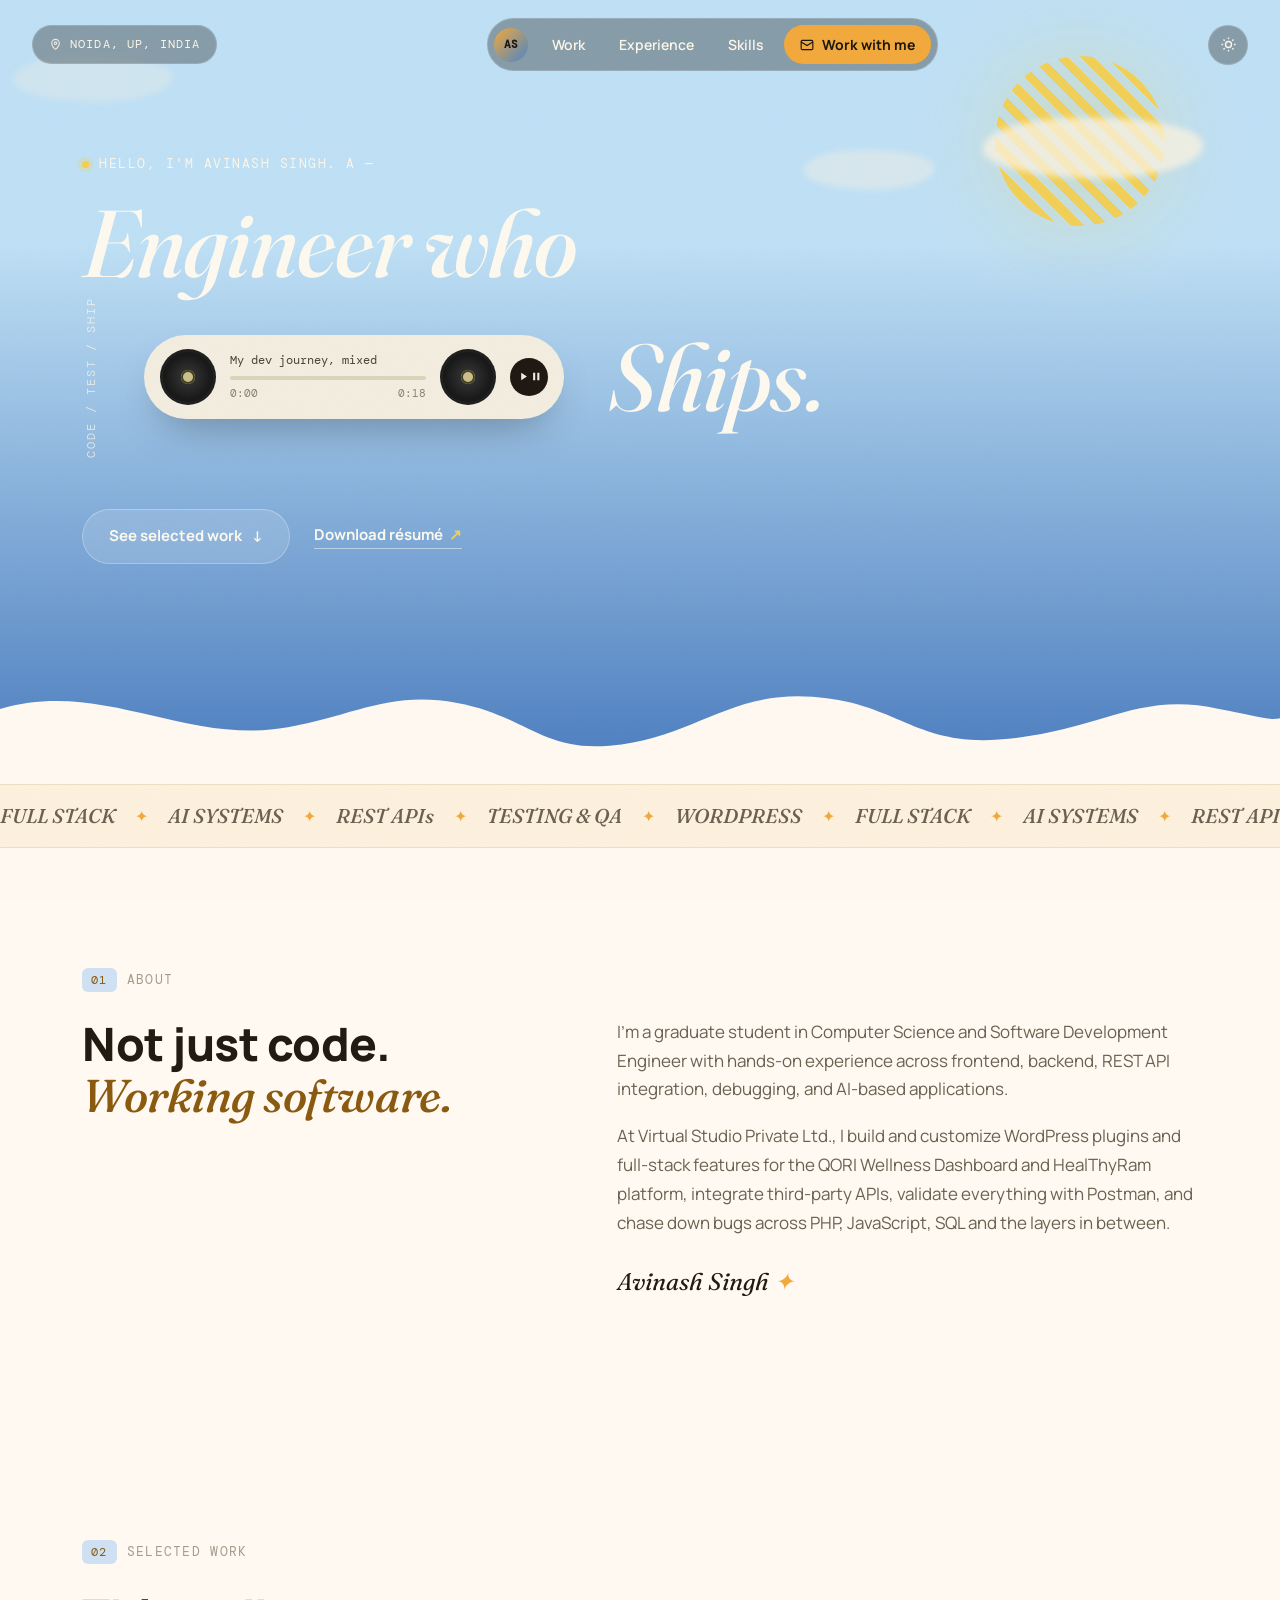
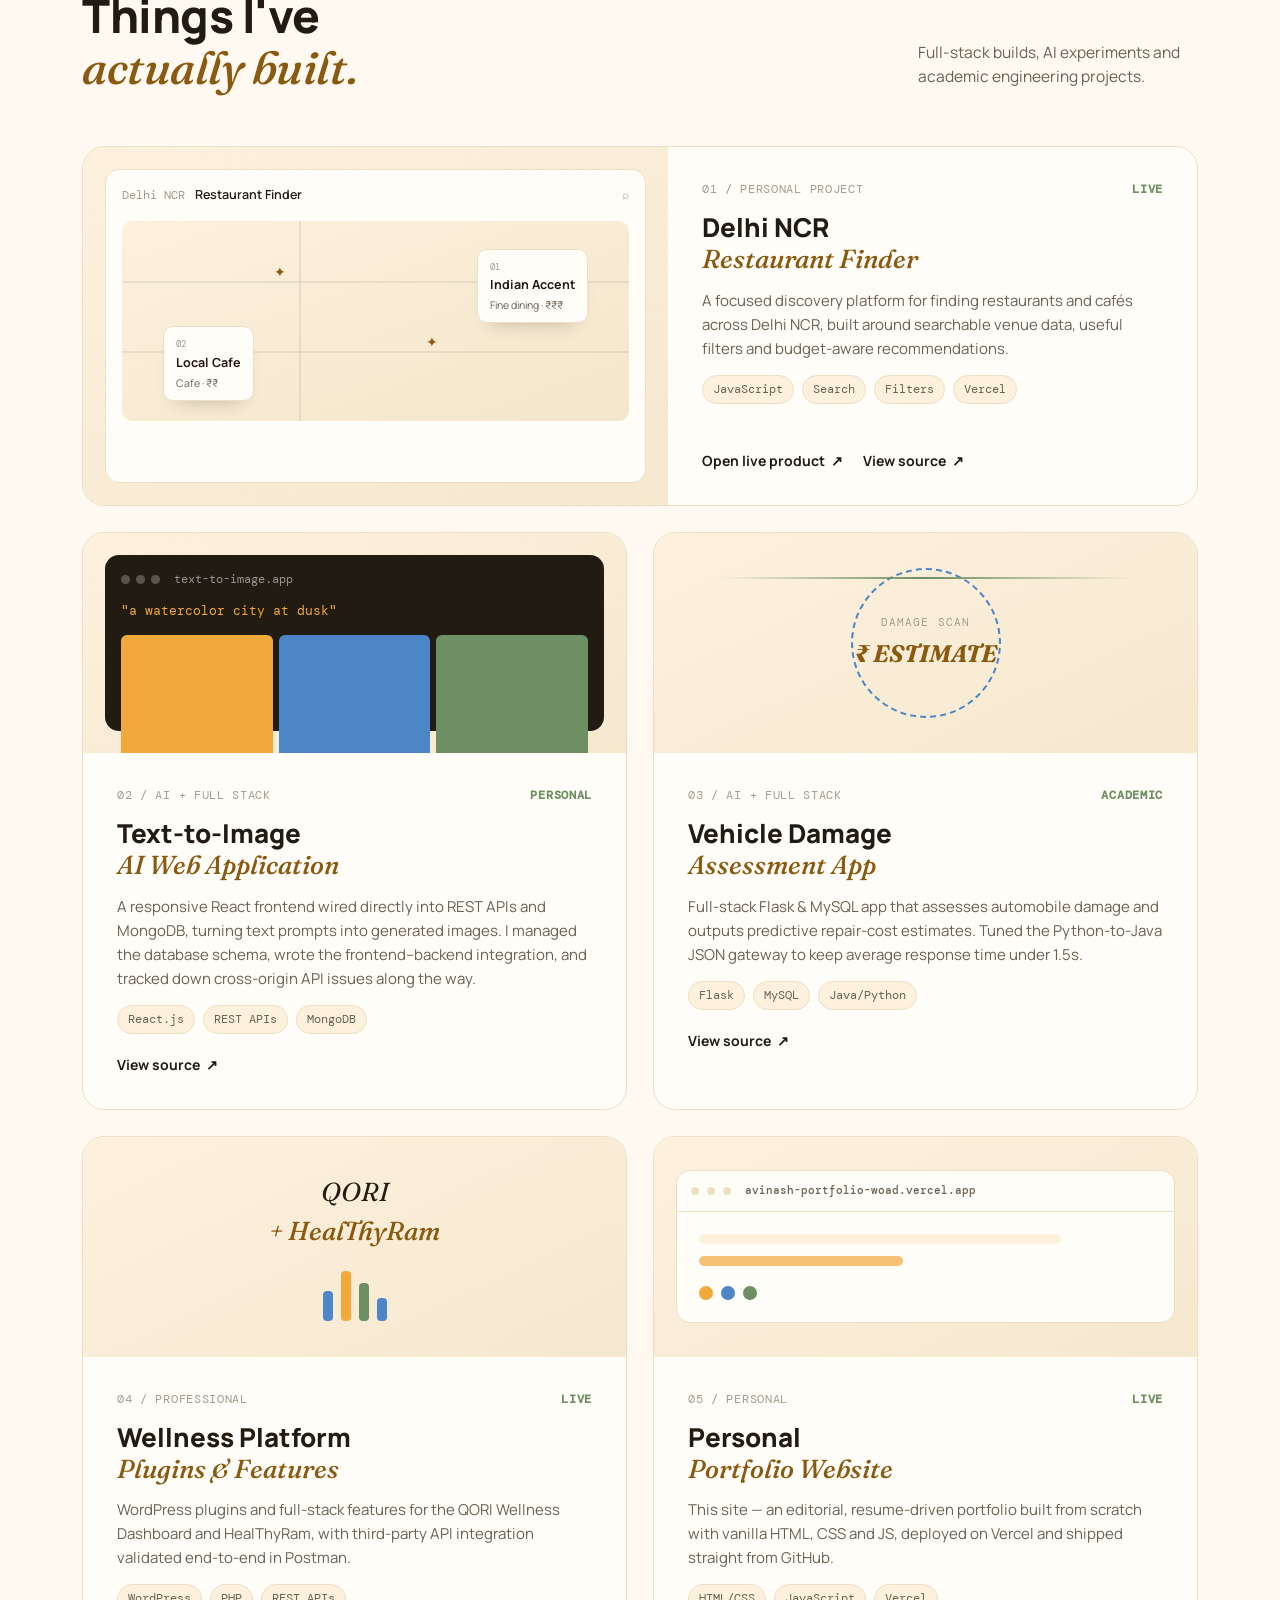
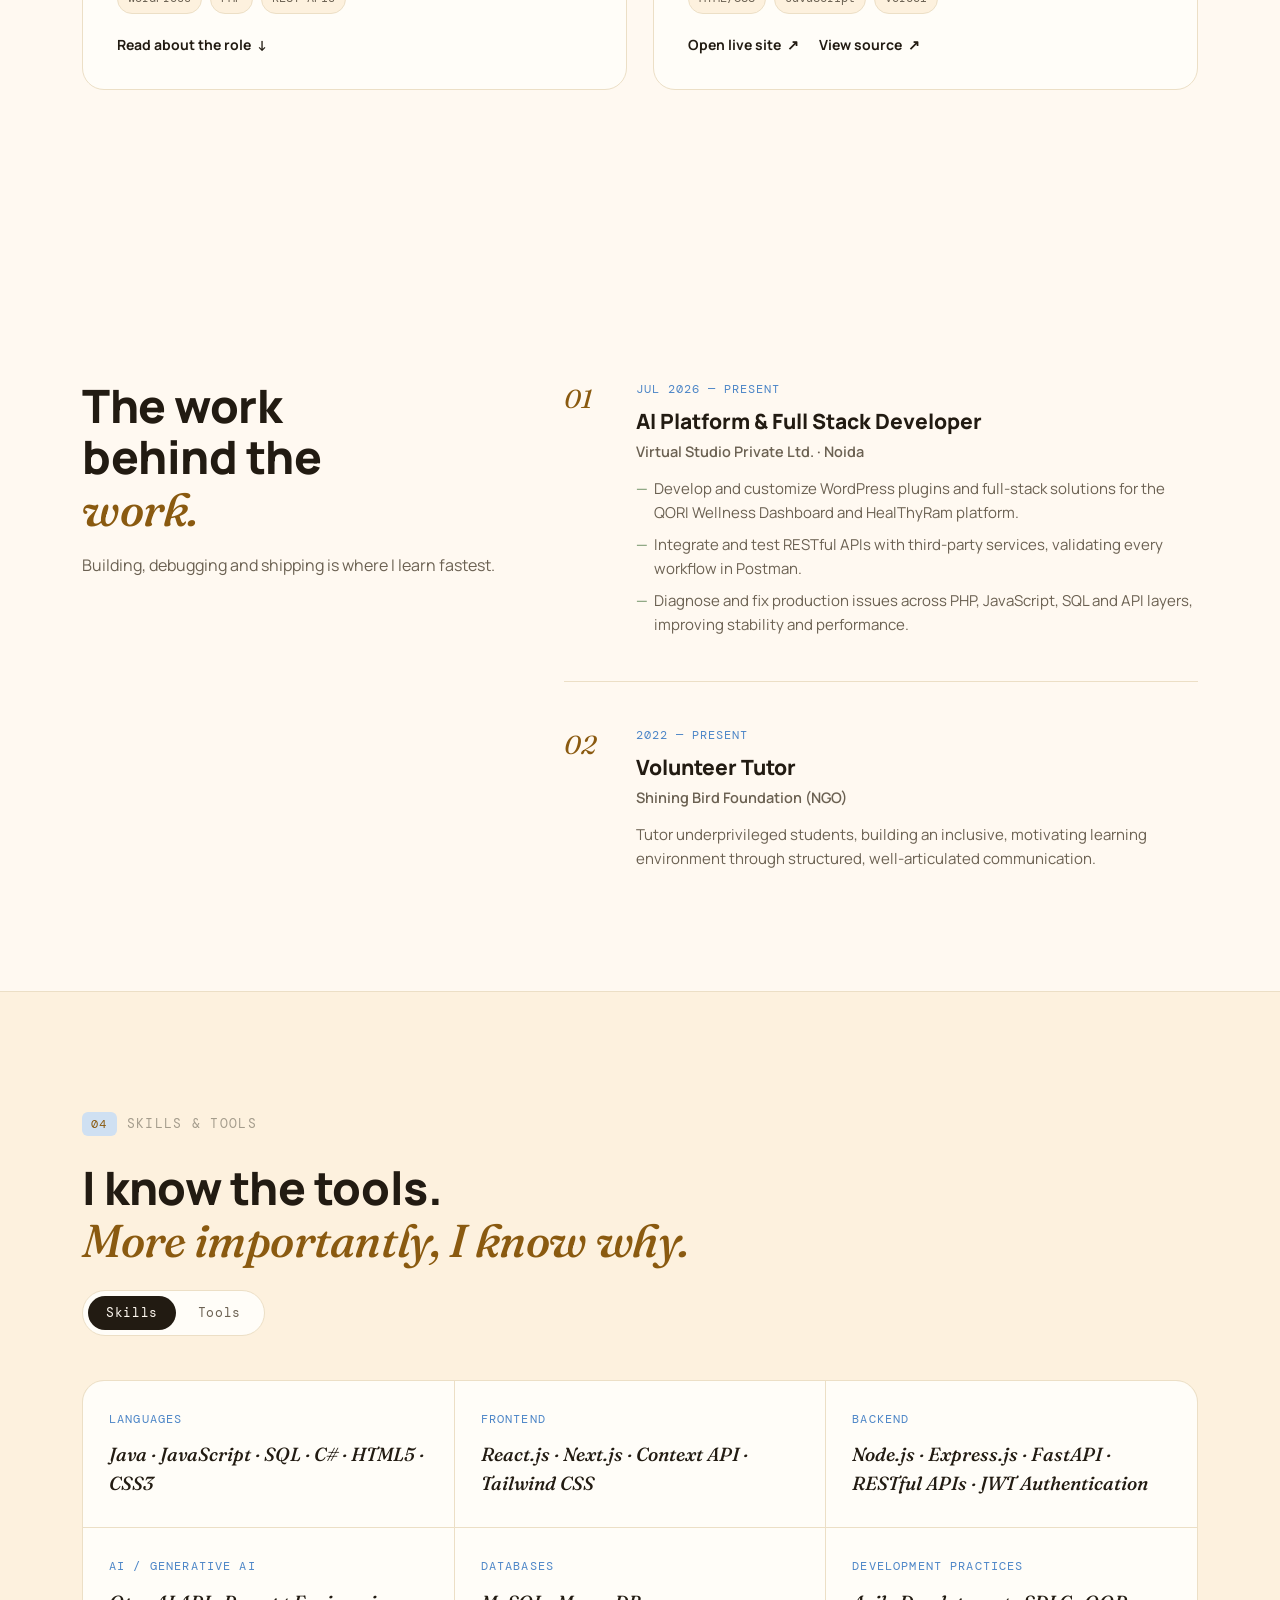
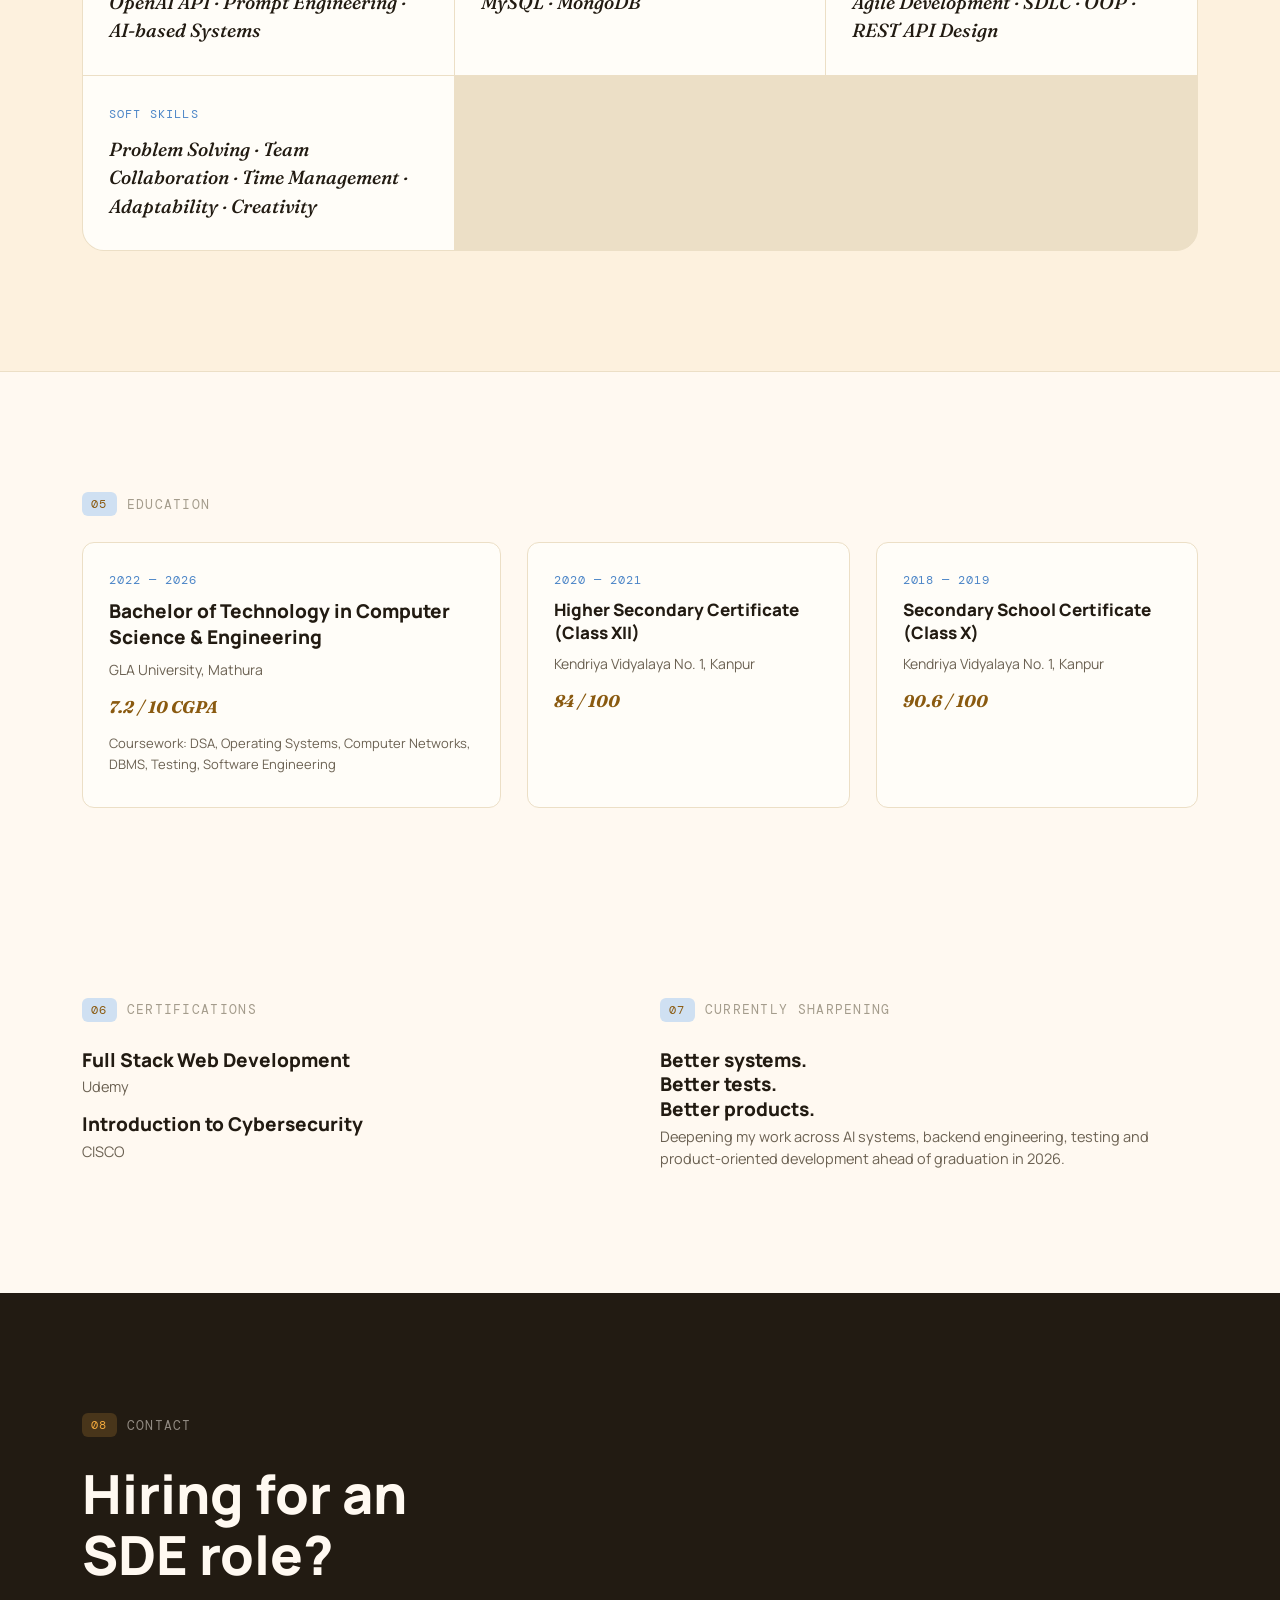
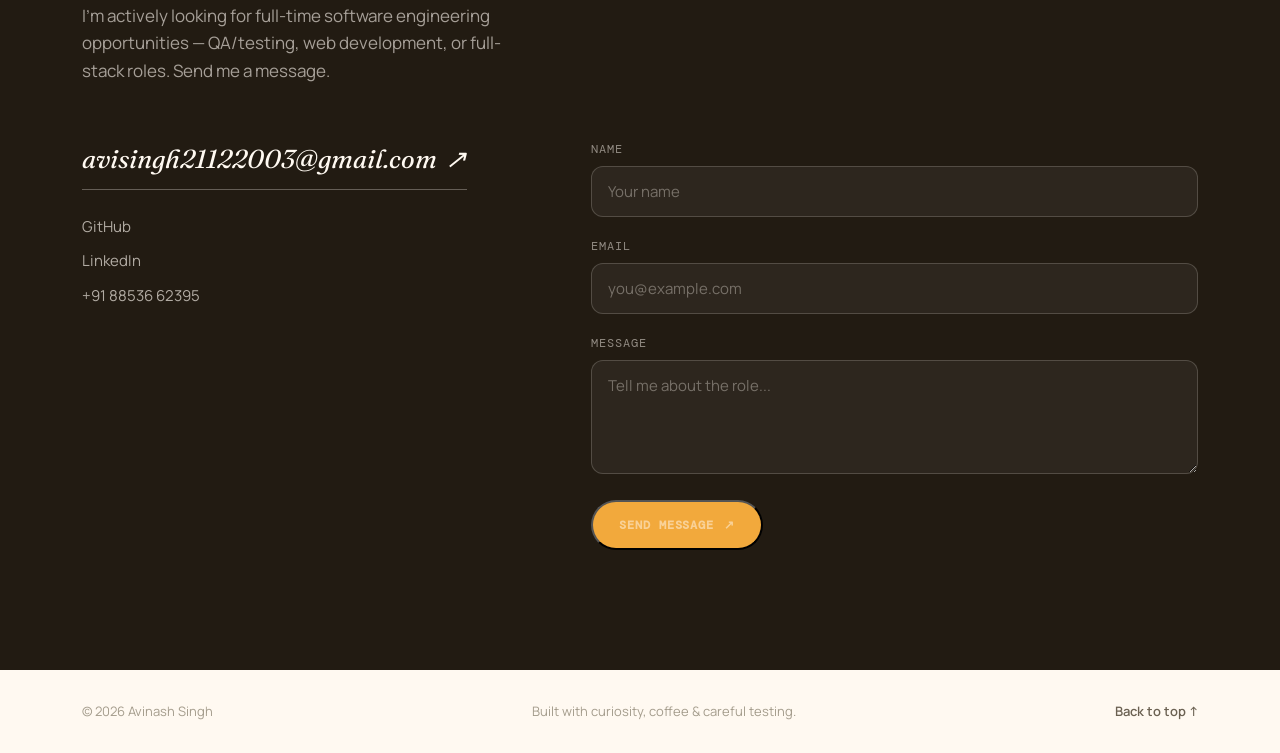
==== commit 8dcda615: "Update About copy to reflect graduate status" ====
--- a/index.html
+++ b/index.html
@@ -120,7 +120,7 @@
     <div class="intro-grid">
       <h2 class="section-title reveal">Not just code.<br><i>Working software.</i></h2>
       <div class="intro-text reveal">
-        <p>I'm a final-year Computer Science student and Software Development Engineer with hands-on experience across frontend, backend, REST API integration, debugging, and AI-based applications.</p>
+        <p>I'm a graduate student in Computer Science and Software Development Engineer with hands-on experience across frontend, backend, REST API integration, debugging, and AI-based applications.</p>
         <p>At Virtual Studio Private Ltd., I build and customize WordPress plugins and full-stack features for the QORI Wellness Dashboard and HealThyRam platform, integrate third-party APIs, validate everything with Postman, and chase down bugs across PHP, JavaScript, SQL and the layers in between.</p>
         <div class="signature">Avinash Singh <span>✦</span></div>
       </div>
--- a/style.css
+++ b/style.css
@@ -5,8 +5,10 @@
 :root{
   --cream:      #fff9f1;
   --cream-2:    #fdf1de;
+  --cream-rgb:  255,249,241;
   --card:       #fffdf8;
   --ink:        #221b12;
+  --ink-rgb:    34,27,18;
   --ink-soft:   #6b6152;
   --ink-faint:  #a49c8c;
   --line:       #ecdfc6;
@@ -17,6 +19,16 @@
   --sage:       #6e8f63;
   --sage-soft:  #dbe7d3;
 
+  /* fixed-contrast surface — always dark w/ light text, both themes */
+  --contrast-bg:   #1b160f;
+  --contrast-text: #fdf6e9;
+
+  /* hero sky (day) */
+  --sky-top:    #bfe0f5;
+  --sky-bottom: #4d7fc0;
+  --sun-color:  #f6cf4c;
+  --cloud-color: #fbf3e2;
+
   --serif: 'Fraunces', 'Georgia', serif;
   --sans: 'Manrope', 'Segoe UI', sans-serif;
   --mono: 'DM Mono', 'Courier New', monospace;
@@ -25,6 +37,34 @@
   --radius: 22px;
   --radius-sm: 12px;
   --ease: cubic-bezier(.22,.78,.28,1);
+
+  color-scheme: light;
+}
+
+[data-theme="dark"]{
+  --cream:      #15120c;
+  --cream-2:    #1c1811;
+  --cream-rgb:  21,18,12;
+  --card:       #1e1a13;
+  --ink:        #f6ecd9;
+  --ink-rgb:    246,236,217;
+  --ink-soft:   #c3b8a4;
+  --ink-faint:  #7c7364;
+  --line:       #332c20;
+  --gold:       #f2b355;
+  --gold-ink:   #f6cf82;
+  --sky:        #7fb0e8;
+  --sky-soft:   #23334a;
+  --sage:       #8fb082;
+  --sage-soft:  #253322;
+
+  /* hero sky (night) */
+  --sky-top:    #0c1730;
+  --sky-bottom: #1c2f52;
+  --sun-color:  #e8e6d8;
+  --cloud-color: #2a3652;
+
+  color-scheme: dark;
 }
 
 *{ box-sizing:border-box; }
@@ -43,6 +83,7 @@
   line-height:1.5;
   -webkit-font-smoothing:antialiased;
   overflow-x:hidden;
+  transition:background .4s ease, color .4s ease;
 }
 
 img,svg{ display:block; max-width:100%; }
@@ -66,61 +107,205 @@
 }
 
 /* ============================================================
-   NAV
-   ============================================================ */
-.nav{
-  position:sticky; top:0; z-index:100;
+   TOPBAR — floating glass pill nav (matches front-page reference)
+   ============================================================ */
+.topbar{
+  position:fixed; top:18px; left:0; right:0; z-index:150;
   display:flex; align-items:center; justify-content:space-between;
-  padding:22px 32px;
-  backdrop-filter:blur(10px);
-  background:rgba(255,249,241,.78);
-  border-bottom:1px solid transparent;
-  transition:border-color .3s ease;
-}
-.nav.scrolled{ border-color:var(--line); }
-.brand{ font-family:var(--serif); font-style:italic; font-weight:500; font-size:22px; letter-spacing:.01em; }
-.brand span{ color:var(--gold); }
-.nav nav{ display:flex; align-items:center; gap:34px; }
-.nav nav a{ font-size:14.5px; color:var(--ink-soft); font-weight:600; transition:color .2s ease; position:relative; }
-.nav nav a:not(.nav-contact):hover{ color:var(--ink); }
-.nav nav a:not(.nav-contact)::after{
-  content:""; position:absolute; left:0; right:0; bottom:-5px; height:1px; background:var(--gold);
-  transform:scaleX(0); transform-origin:left; transition:transform .25s var(--ease);
-}
-.nav nav a:not(.nav-contact):hover::after{ transform:scaleX(1); }
-.nav-contact{
-  display:inline-flex; align-items:center; gap:6px;
-  background:var(--ink); color:var(--cream) !important;
-  padding:10px 18px; border-radius:999px; font-weight:700 !important;
-  transition:transform .25s var(--ease), background .25s ease;
-}
-.nav-contact:hover{ transform:translateY(-2px); background:var(--gold-ink); }
+  padding:0 32px;
+}
+.topbar-location{
+  display:inline-flex; align-items:center; gap:8px;
+  background:rgba(20,17,12,.32); backdrop-filter:blur(14px); -webkit-backdrop-filter:blur(14px);
+  border:1px solid rgba(255,255,255,.16);
+  color:#fdf6e9; padding:10px 16px; border-radius:999px;
+  font-family:var(--mono); font-size:11.5px; letter-spacing:.1em;
+  transition:background .3s ease, box-shadow .3s ease, transform .3s ease;
+}
+.topbar-location svg{ opacity:.85; }
+
+.pill-nav{
+  display:flex; align-items:center; gap:6px;
+  background:rgba(20,17,12,.32); backdrop-filter:blur(16px); -webkit-backdrop-filter:blur(16px);
+  border:1px solid rgba(255,255,255,.16);
+  border-radius:999px; padding:6px; padding-left:6px;
+}
+.pill-avatar{
+  width:34px; height:34px; border-radius:50%; display:flex; align-items:center; justify-content:center;
+  background:linear-gradient(135deg,var(--gold),var(--sky)); color:#1b1710; font-family:var(--mono);
+  font-size:11px; font-weight:700; margin-right:4px;
+}
+.pill-nav a{
+  color:#fdf6e9; font-weight:600; font-size:14px; padding:9px 14px; border-radius:999px;
+  transition:background .25s var(--ease), backdrop-filter .25s ease, transform .25s var(--ease);
+}
+.pill-nav a:not(.pill-cta):hover{
+  background:rgba(255,255,255,.14); backdrop-filter:blur(6px); transform:translateY(-1px);
+}
+.pill-cta{
+  display:inline-flex; align-items:center; gap:8px;
+  background:var(--gold); color:#1b1710 !important; font-weight:700 !important;
+  padding:9px 16px !important;
+}
+.pill-cta:hover{
+  background:rgba(242,169,60,.78); backdrop-filter:blur(8px);
+  box-shadow:0 10px 24px -10px rgba(242,169,60,.6); transform:translateY(-2px);
+}
+
+.topbar-actions{ display:flex; align-items:center; gap:10px; }
+.icon-btn{
+  width:40px; height:40px; border-radius:50%; display:flex; align-items:center; justify-content:center;
+  background:rgba(20,17,12,.32); backdrop-filter:blur(14px); -webkit-backdrop-filter:blur(14px);
+  border:1px solid rgba(255,255,255,.16); color:#fdf6e9; cursor:pointer;
+  transition:background .3s ease, transform .3s ease, box-shadow .3s ease;
+}
+.icon-btn:hover{ background:rgba(255,255,255,.16); transform:translateY(-2px); box-shadow:0 10px 22px -10px rgba(0,0,0,.35); }
+.icon-btn .icon-moon{ display:none; }
+[data-theme="dark"] .icon-btn .icon-sun{ display:none; }
+[data-theme="dark"] .icon-btn .icon-moon{ display:block; }
+
 .nav-toggle{ display:none; flex-direction:column; gap:5px; background:none; border:0; cursor:pointer; padding:6px; }
-.nav-toggle span{ width:22px; height:2px; background:var(--ink); border-radius:2px; transition:transform .25s ease, opacity .25s ease; }
-
-/* ============================================================
-   HERO
-   ============================================================ */
-.hero{ padding:56px 32px 40px; position:relative; }
-.hero-top{ display:flex; justify-content:space-between; align-items:center; margin-bottom:56px; flex-wrap:wrap; gap:14px; }
-.availability{
-  display:inline-flex; align-items:center; gap:9px; font-family:var(--mono); font-size:12.5px; letter-spacing:.02em;
-  color:var(--ink-soft); background:var(--card); border:1px solid var(--line); padding:8px 14px; border-radius:999px;
-}
-.availability span{ width:7px; height:7px; border-radius:50%; background:var(--sage); box-shadow:0 0 0 3px var(--sage-soft); animation:pulse 2s ease-in-out infinite; }
-@keyframes pulse{ 0%,100%{ opacity:1; } 50%{ opacity:.4; } }
-.hero-location{ font-family:var(--mono); font-size:12px; letter-spacing:.14em; color:var(--ink-faint); }
-
-.hero-body{ display:grid; grid-template-columns:1.35fr .95fr; gap:24px; align-items:center; }
-.eyebrow{ font-family:var(--mono); font-size:13px; letter-spacing:.12em; text-transform:uppercase; color:var(--sky); margin-bottom:18px; }
-.hero-title{
-  font-family:var(--sans); font-weight:800; letter-spacing:-.02em;
-  font-size:clamp(38px,5.4vw,68px); line-height:1.04; color:var(--ink);
-}
-.hero-title i{ font-size:1.02em; }
-.hero-bottom{ margin-top:30px; max-width:520px; }
-.hero-intro{ font-size:17px; line-height:1.65; color:var(--ink-soft); margin-bottom:28px; }
-.hero-actions{ display:flex; align-items:center; gap:22px; flex-wrap:wrap; }
+.nav-toggle span{ width:20px; height:2px; background:#fdf6e9; border-radius:2px; }
+
+.mobile-menu{
+  display:none; position:fixed; top:72px; right:16px; left:16px; z-index:149;
+  background:rgba(20,17,12,.92); backdrop-filter:blur(18px); border:1px solid rgba(255,255,255,.14);
+  border-radius:18px; padding:12px; flex-direction:column; gap:2px;
+  transform:translateY(-14px); opacity:0; pointer-events:none; transition:all .25s var(--ease);
+}
+.mobile-menu.open{ transform:translateY(0); opacity:1; pointer-events:auto; }
+.mobile-menu a{ color:#fdf6e9; font-weight:600; padding:12px 10px; border-radius:10px; }
+.mobile-menu a:hover{ background:rgba(255,255,255,.08); }
+
+/* ============================================================
+   HERO SKY — front page
+   ============================================================ */
+.hero-sky{
+  position:relative; overflow:hidden; isolation:isolate;
+  padding:150px 0 0;
+  background:linear-gradient(180deg, var(--sky-top) 0%, var(--sky-top) 32%, var(--sky-bottom) 100%);
+  color:#fdf6e9;
+  transition:background 1s ease;
+}
+.hero-sky-bg{ position:absolute; inset:0; z-index:0; overflow:hidden; }
+
+.sky-stars{
+  position:absolute; inset:0; opacity:0; transition:opacity 1s ease;
+  background-image:
+    radial-gradient(1.5px 1.5px at 12% 18%, #fff, transparent),
+    radial-gradient(1.5px 1.5px at 26% 8%, #fff, transparent),
+    radial-gradient(1px 1px at 40% 22%, #fff, transparent),
+    radial-gradient(1.5px 1.5px at 60% 12%, #fff, transparent),
+    radial-gradient(1px 1px at 75% 6%, #fff, transparent),
+    radial-gradient(1.5px 1.5px at 85% 20%, #fff, transparent),
+    radial-gradient(1px 1px at 6% 30%, #fff, transparent),
+    radial-gradient(1.5px 1.5px at 33% 14%, #fff, transparent),
+    radial-gradient(1px 1px at 92% 10%, #fff, transparent);
+}
+[data-theme="dark"] .sky-stars{ opacity:.8; }
+
+.sun-moon{
+  position:absolute; top:56px; right:9%; width:170px; height:170px; border-radius:50%;
+  background:repeating-linear-gradient(45deg, var(--sun-color) 0 9px, transparent 9px 18px);
+  opacity:.92; filter:drop-shadow(0 0 46px rgba(246,207,76,.55));
+  animation:sun-drift 12s ease-in-out infinite;
+  transition:background 1s ease, filter 1s ease, opacity 1s ease;
+}
+[data-theme="dark"] .sun-moon{
+  background:radial-gradient(circle at 34% 32%, #f5f3ea, var(--sun-color) 55%, #cfcabb 100%);
+  filter:drop-shadow(0 0 34px rgba(232,230,216,.4));
+}
+@keyframes sun-drift{ 0%,100%{ transform:translate(0,0); } 50%{ transform:translate(-10px,10px); } }
+
+.cloud{
+  position:absolute; border-radius:60% 70% 65% 75% / 70% 60% 75% 65%; background:var(--cloud-color); opacity:.75; filter:blur(3px);
+  transition:background 1s ease;
+}
+.cloud-a{ width:220px; height:60px; top:118px; right:6%; animation:cloud-drift 22s ease-in-out infinite; }
+.cloud-b{ width:130px; height:40px; top:150px; right:27%; opacity:.4; animation:cloud-drift 26s ease-in-out infinite reverse; }
+.cloud-c{ width:160px; height:46px; top:56px; left:1%; opacity:.28; animation:cloud-drift 30s ease-in-out infinite; }
+@keyframes cloud-drift{ 0%,100%{ transform:translateX(0); } 50%{ transform:translateX(28px); } }
+
+.hero-sky-content{ position:relative; z-index:2; padding-bottom:70px; }
+.hero-eyebrow{
+  display:inline-flex; align-items:center; gap:10px; font-family:var(--mono); font-size:12.5px;
+  letter-spacing:.12em; color:#fdf6e9; opacity:.9; margin-bottom:22px;
+}
+.hero-eyebrow .dot{ width:7px; height:7px; border-radius:50%; background:var(--sun-color); box-shadow:0 0 0 4px rgba(246,207,76,.25); }
+
+.hero-sky-title{
+  font-family:var(--serif); font-style:italic; font-weight:500; letter-spacing:-.01em;
+  font-size:clamp(46px,7.4vw,104px); line-height:1; color:#fdf9ef;
+  margin:0;
+}
+.hero-sky-title-2{ white-space:nowrap; }
+.bounce-word{ display:inline-block; cursor:default; transition:transform .2s ease; }
+.bounce-word:hover{ animation:word-bounce .7s var(--ease); }
+@keyframes word-bounce{
+  0%{ transform:translateY(0) rotate(0); }
+  25%{ transform:translateY(-22px) rotate(-3deg); }
+  50%{ transform:translateY(0) rotate(2deg); }
+  70%{ transform:translateY(-10px) rotate(-1deg); }
+  100%{ transform:translateY(0) rotate(0); }
+}
+
+.hero-row-2{ display:flex; align-items:center; gap:44px; margin-top:6px; flex-wrap:wrap; }
+.hero-vertical{
+  writing-mode:vertical-rl; transform:rotate(180deg);
+  font-family:var(--mono); font-size:12px; letter-spacing:.16em; color:#fdf6e9; opacity:.7;
+  align-self:stretch; display:flex; align-items:center; justify-content:center;
+}
+
+/* music player */
+.music-player{
+  display:flex; align-items:center; gap:14px;
+  background:#f3ede0; border-radius:44px; padding:14px 16px; width:min(420px, 88vw);
+  box-shadow:0 20px 44px -18px rgba(0,0,0,.35);
+  border:none;
+}
+.disc{
+  width:56px; height:56px; border-radius:50%; flex:0 0 auto;
+  background:radial-gradient(circle at 50% 50%, #3a3a3a 0%, #1a1a1a 55%, #0c0c0c 100%);
+  display:flex; align-items:center; justify-content:center; border:none; padding:0; cursor:default;
+  box-shadow:inset 0 0 0 3px rgba(255,255,255,.04);
+}
+.disc-hole{ width:14px; height:14px; border-radius:50%; background:#cbbf8f; box-shadow:0 0 0 2px #46421f inset; }
+.music-player.is-playing .disc{ animation:disc-spin 2.4s linear infinite; }
+@keyframes disc-spin{ to{ transform:rotate(360deg); } }
+
+.player-mid{ flex:1; min-width:0; display:flex; flex-direction:column; gap:6px; }
+.player-label{ font-family:var(--mono); font-size:11.5px; color:#4a4438; white-space:nowrap; overflow:hidden; text-overflow:ellipsis; }
+.player-bar{ height:4px; border-radius:4px; background:#dcd3bd; position:relative; overflow:hidden; }
+.player-progress{ position:absolute; inset:0; width:0%; background:#3a352b; border-radius:4px; transition:width .1s linear; }
+.player-times{ display:flex; justify-content:space-between; font-family:var(--mono); font-size:10.5px; color:#8b8270; }
+
+.play-btn{
+  width:38px; height:38px; border-radius:50%; flex:0 0 auto; border:none; cursor:pointer;
+  background:#1e1a13; color:#f3ede0; display:flex; align-items:center; justify-content:center;
+  transition:transform .2s var(--ease), background .2s ease;
+}
+.play-btn svg{ margin-left:1px; }
+.play-btn:hover{ transform:scale(1.08); background:var(--gold-ink); }
+.play-btn .icon-pause{ margin-left:0; }
+
+.hero-sky-actions{ display:flex; align-items:center; gap:24px; flex-wrap:wrap; margin-top:52px; }
+
+.glass-button{
+  background:rgba(255,255,255,.14); color:#fdf9ef; backdrop-filter:blur(10px); -webkit-backdrop-filter:blur(10px);
+  border:1px solid rgba(255,255,255,.28);
+}
+.glass-button:hover{
+  background:rgba(255,255,255,.24); box-shadow:0 16px 32px -16px rgba(0,0,0,.4); transform:translateY(-3px);
+}
+.text-link-light{
+  font-weight:700; font-size:15px; color:#fdf9ef; border-bottom:1px solid rgba(255,249,241,.5);
+  padding-bottom:2px; display:inline-flex; gap:6px; transition:border-color .2s ease;
+}
+.text-link-light:hover{ border-color:#fdf9ef; }
+.text-link-light span{ color:var(--sun-color); }
+
+.hero-sky-waves{ position:relative; z-index:2; display:block; width:100%; height:110px; margin-top:20px; }
+.hero-sky-waves path{ fill:var(--cream); transition:fill 1s ease; }
 
 .button{
   display:inline-flex; align-items:center; gap:10px; padding:15px 26px; border-radius:999px;
@@ -132,35 +317,6 @@
 .button-dark:hover span{ transform:translateY(3px); }
 .text-link{ font-weight:700; font-size:15px; border-bottom:1px solid var(--ink); padding-bottom:2px; display:inline-flex; gap:6px; }
 .text-link span{ color:var(--gold-ink); }
-
-/* hero orbit signature element */
-.hero-orbit{ position:relative; height:420px; }
-.orbit-field{ position:absolute; inset:0; }
-.orbit{
-  position:absolute; border-radius:50%; filter:blur(.5px);
-}
-.orbit-gold{ width:230px; height:230px; top:6%; right:8%; background:radial-gradient(circle at 32% 30%, #fbd489, var(--gold) 68%); animation:drift1 9s ease-in-out infinite; box-shadow:0 20px 60px -20px rgba(242,169,60,.55); }
-.orbit-sky{ width:150px; height:150px; bottom:10%; right:26%; background:radial-gradient(circle at 30% 30%, #eaf3fc, var(--sky) 75%); opacity:.9; animation:drift2 11s ease-in-out infinite; }
-.orbit-sage{ width:90px; height:90px; top:44%; left:2%; background:radial-gradient(circle at 30% 30%, #eef5ea, var(--sage) 78%); opacity:.85; animation:drift3 8s ease-in-out infinite; }
-@keyframes drift1{ 0%,100%{ transform:translate(0,0) scale(1); } 50%{ transform:translate(-14px,16px) scale(1.04); } }
-@keyframes drift2{ 0%,100%{ transform:translate(0,0); } 50%{ transform:translate(12px,-14px); } }
-@keyframes drift3{ 0%,100%{ transform:translate(0,0); } 50%{ transform:translate(10px,10px); } }
-
-.glyph-brace{
-  position:absolute; top:2%; left:8%; font-family:var(--serif); font-style:italic; font-size:64px; color:var(--line);
-  opacity:.9; user-select:none;
-}
-.chip{
-  position:absolute; font-family:var(--mono); font-size:12.5px; letter-spacing:.03em; color:var(--ink);
-  background:var(--card); border:1px solid var(--line); padding:8px 14px; border-radius:999px;
-  box-shadow:0 12px 24px -16px rgba(34,27,18,.25); animation:float 6s ease-in-out infinite;
-}
-.chip-1{ top:2%; left:20%; animation-delay:.2s; }
-.chip-2{ top:34%; right:2%; animation-delay:1.1s; }
-.chip-3{ bottom:30%; left:12%; animation-delay:.6s; }
-.chip-4{ bottom:6%; right:20%; animation-delay:1.6s; }
-.chip-5{ top:60%; left:36%; animation-delay:2.1s; }
-@keyframes float{ 0%,100%{ transform:translateY(0); } 50%{ transform:translateY(-10px); } }
 
 /* ============================================================
    TICKER
@@ -267,8 +423,17 @@
 
 /* toolkit */
 .toolkit{ background:var(--cream-2); border-top:1px solid var(--line); border-bottom:1px solid var(--line); }
-.toolkit-head{ margin-bottom:44px; max-width:640px; }
+.toolkit-head{ margin-bottom:44px; max-width:640px; display:flex; align-items:flex-end; justify-content:space-between; gap:24px; flex-wrap:wrap; }
+.skills-toggle{ display:inline-flex; gap:4px; background:var(--card); border:1px solid var(--line); padding:5px; border-radius:999px; }
+.toggle-btn{
+  border:none; background:transparent; color:var(--ink-soft); font-family:var(--mono); font-size:12.5px; letter-spacing:.05em;
+  padding:9px 18px; border-radius:999px; cursor:pointer; transition:background .25s ease, color .25s ease;
+}
+.toggle-btn.is-active{ background:var(--ink); color:var(--cream); }
+.toggle-btn:not(.is-active):hover{ background:var(--cream-2); color:var(--ink); }
 .tool-grid{ display:grid; grid-template-columns:repeat(3,1fr); gap:1px; background:var(--line); border:1px solid var(--line); border-radius:var(--radius); overflow:hidden; }
+.tool-grid[hidden]{ display:none; }
+#toolsPanel{ grid-template-columns:repeat(2,1fr); }
 .tool-grid > div{ background:var(--card); padding:30px 26px; transition:background .25s ease; }
 .tool-grid > div:hover{ background:var(--cream); }
 .tool-grid span{ font-family:var(--mono); font-size:11.5px; letter-spacing:.1em; color:var(--sky); display:block; margin-bottom:12px; }
@@ -369,36 +534,46 @@
 .reveal{ opacity:0; transform:translateY(26px); transition:opacity .7s var(--ease), transform .7s var(--ease); }
 .reveal.is-visible{ opacity:1; transform:translateY(0); }
 
+/* anchor offset so the fixed topbar doesn't cover section tops */
+#about, #work, #experience, #toolkit, #education, #contact{ scroll-margin-top:100px; }
+
 /* ============================================================
    RESPONSIVE
    ============================================================ */
 @media (max-width: 980px){
-  .hero-body{ grid-template-columns:1fr; }
-  .hero-orbit{ height:260px; order:-1; margin-bottom:10px; }
+  .pill-nav a:not(.pill-cta){ display:none; }
   .intro-grid, .experience-grid, .contact-grid{ grid-template-columns:1fr; gap:36px; }
   .case-main{ grid-template-columns:1fr; }
   .project-grid{ grid-template-columns:1fr; }
   .tool-grid{ grid-template-columns:1fr 1fr; }
+  #toolsPanel{ grid-template-columns:1fr 1fr; }
   .details-grid, .details-grid-2{ grid-template-columns:1fr; gap:36px; }
   .education-row{ grid-template-columns:1fr; }
+  .hero-sky-title{ font-size:clamp(38px,10vw,72px); }
+  .hero-row-2{ gap:26px; }
 }
 
 @media (max-width: 720px){
   .section{ padding:80px 20px; }
-  .hero{ padding:36px 20px 24px; }
   .wrap{ padding:0 20px; }
-  .nav{ padding:18px 20px; }
-  .nav nav{
-    position:fixed; inset:64px 16px auto 16px; flex-direction:column; align-items:flex-start; gap:6px;
-    background:var(--card); border:1px solid var(--line); border-radius:18px; padding:16px;
-    box-shadow:0 24px 50px -20px rgba(34,27,18,.35);
-    transform:translateY(-14px); opacity:0; pointer-events:none; transition:all .25s var(--ease);
-  }
-  .nav nav.open{ transform:translateY(0); opacity:1; pointer-events:auto; }
-  .nav nav a{ padding:10px 6px; width:100%; }
+
+  .topbar{ padding:0 16px; top:14px; }
+  .topbar-location span{ display:none; }
+  .pill-nav{ display:none; }
   .nav-toggle{ display:flex; }
-  .nav-contact{ margin-top:6px; }
+  .mobile-menu{ display:flex; }
+
+  .hero-sky{ padding-top:110px; }
+  .hero-sky-title{ font-size:clamp(32px,12vw,56px); }
+  .hero-row-2{ flex-direction:column; align-items:flex-start; gap:14px; margin-top:18px; }
+  .hero-vertical{ writing-mode:horizontal-tb; transform:none; font-size:11px; opacity:.65; }
+  .music-player{ width:100%; }
+  .hero-sky-actions{ flex-direction:column; align-items:flex-start; gap:16px; margin-top:36px; }
+  .sun-moon{ width:100px; height:100px; top:20px; right:6%; opacity:.55; }
+  .cloud-a, .cloud-b, .cloud-c{ display:none; }
+
   .tool-grid{ grid-template-columns:1fr; }
+  #toolsPanel{ grid-template-columns:1fr; }
+  .toolkit-head{ flex-direction:column; align-items:flex-start; }
   .section-heading{ flex-direction:column; align-items:flex-start; }
-  .hero-actions{ flex-direction:column; align-items:flex-start; gap:16px; }
-}
+}
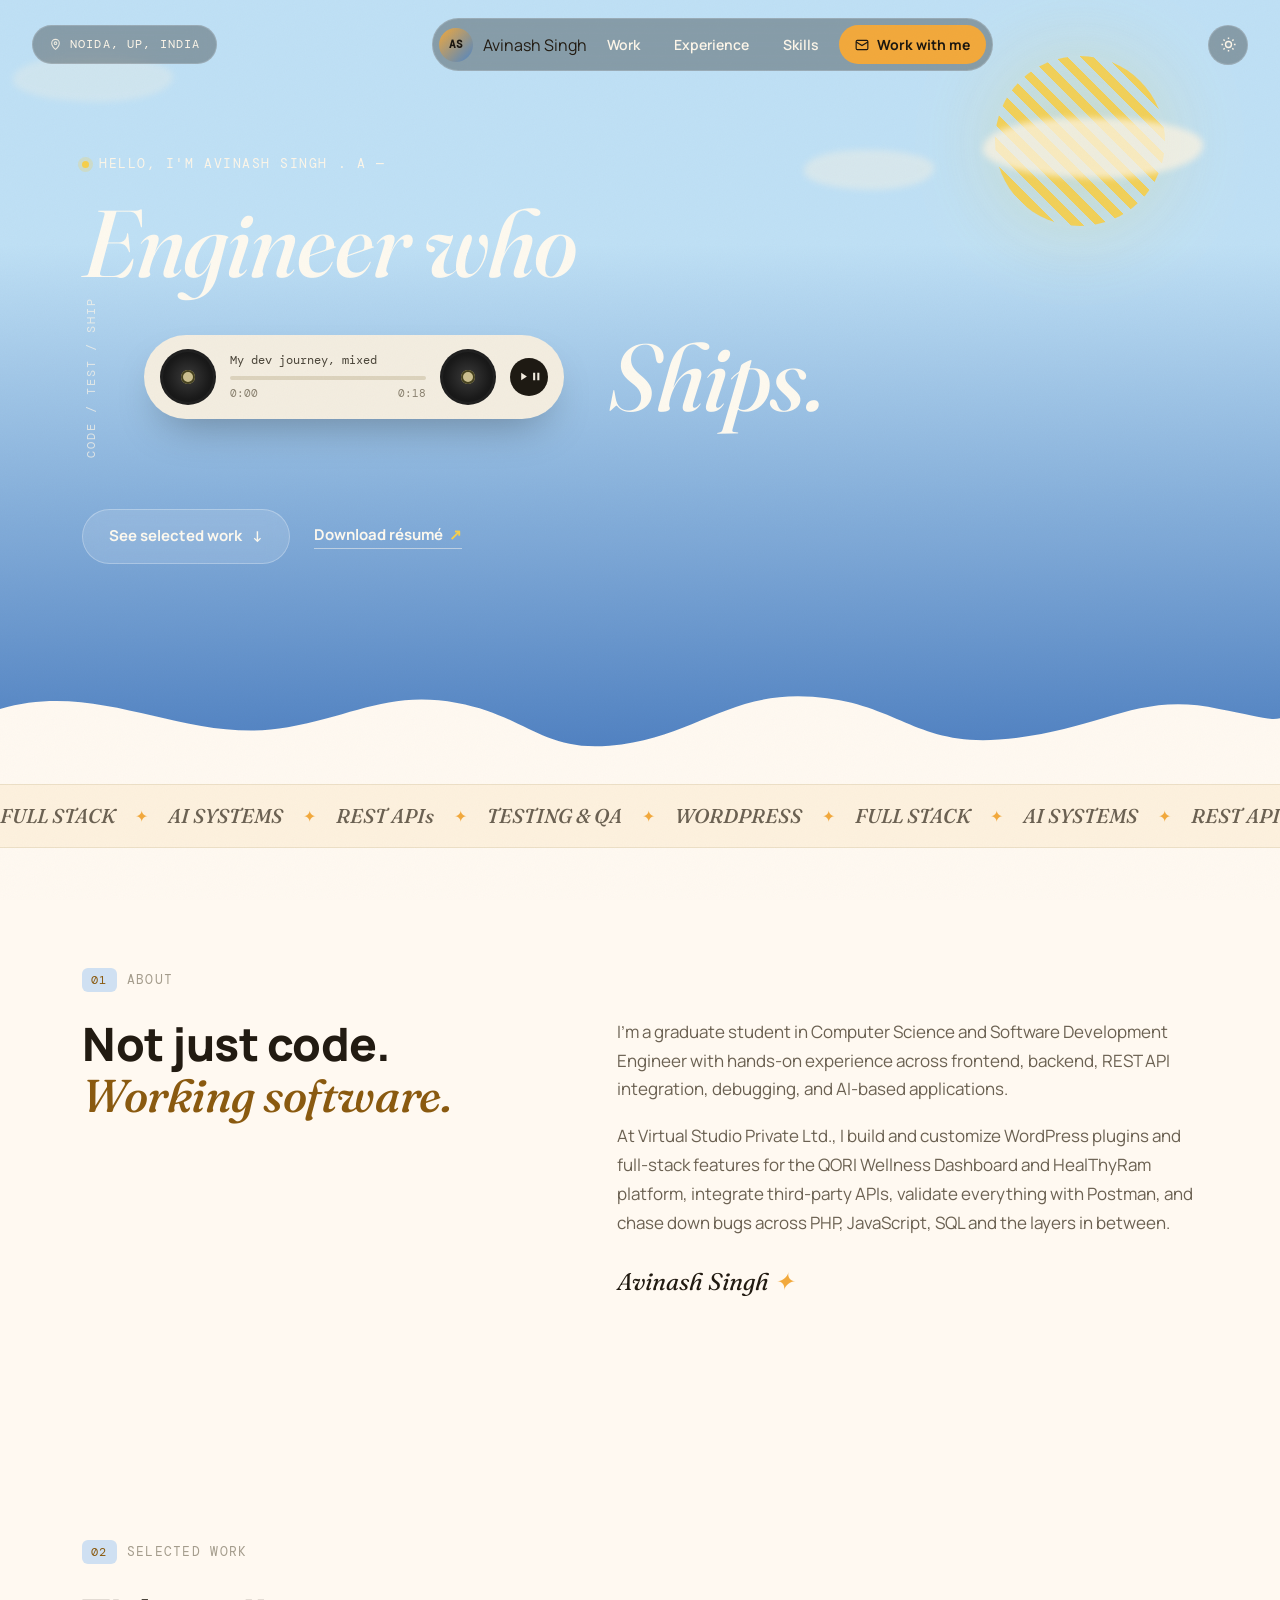
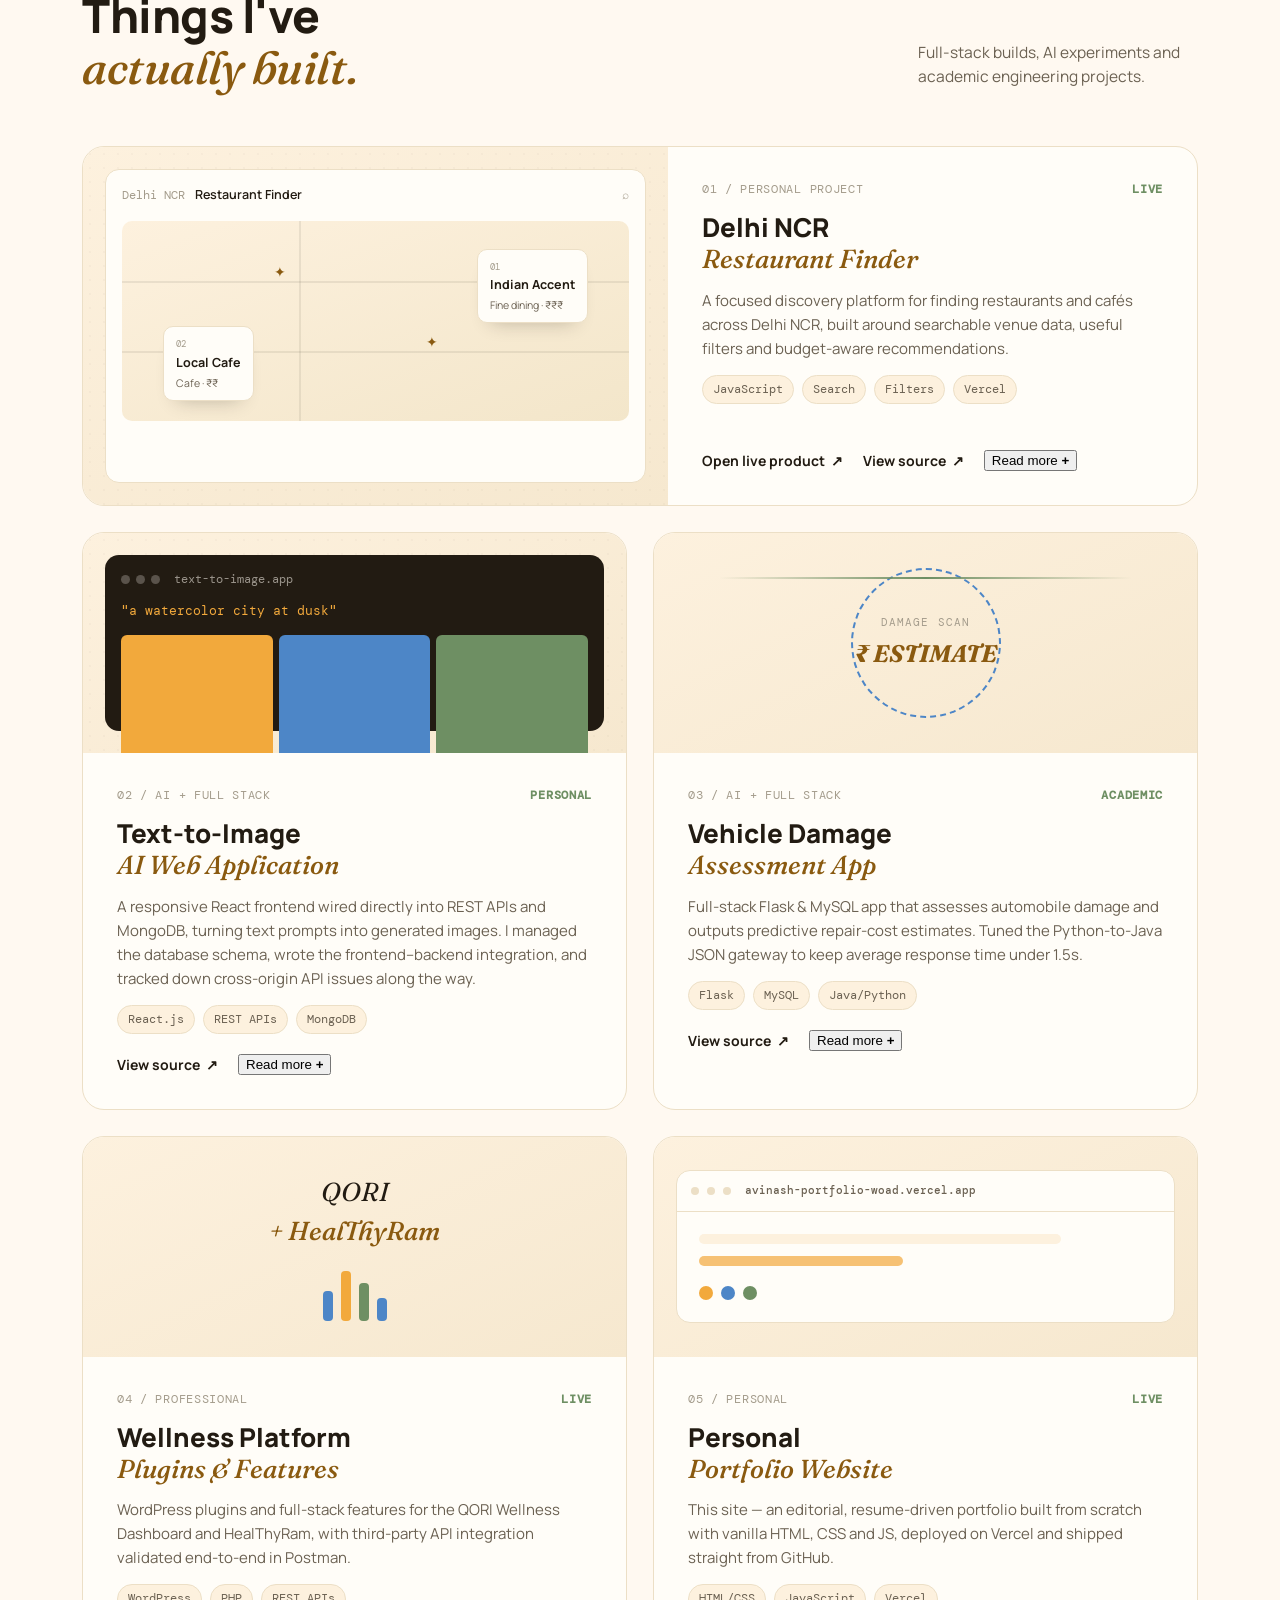
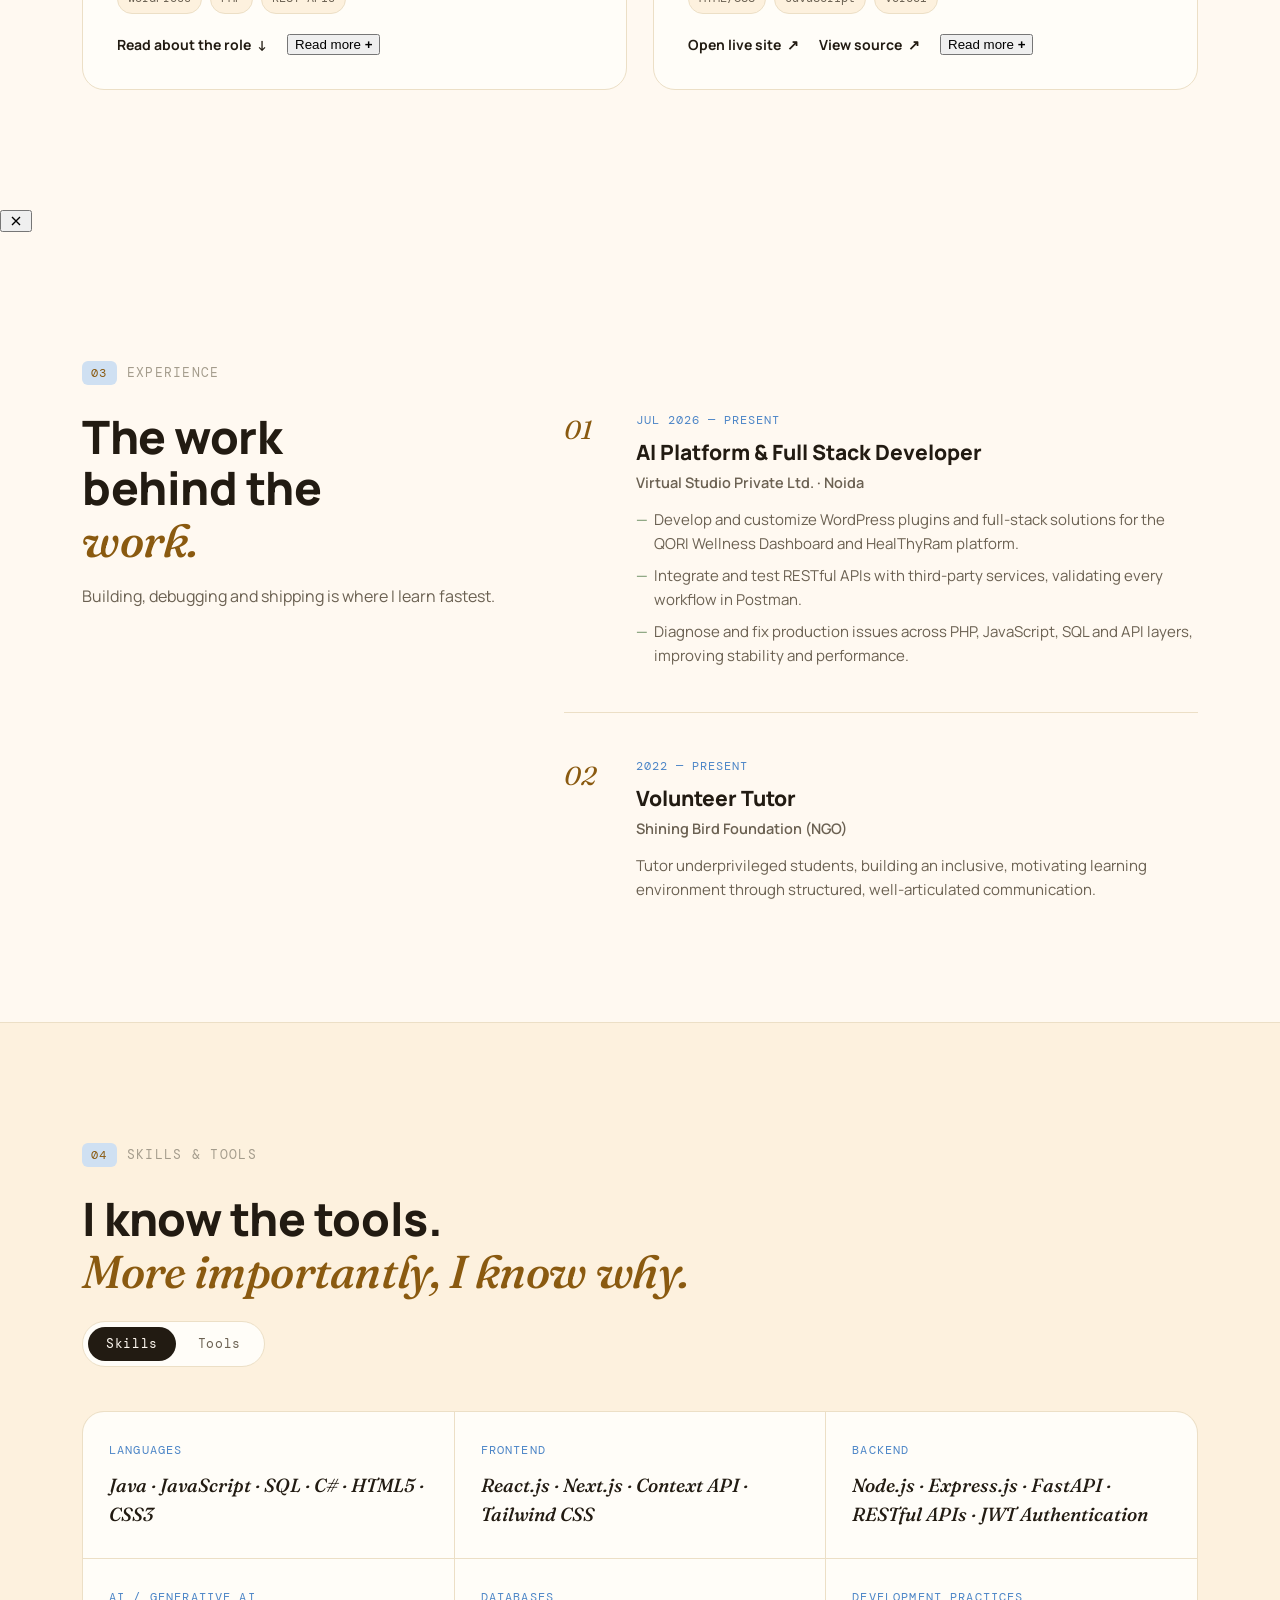
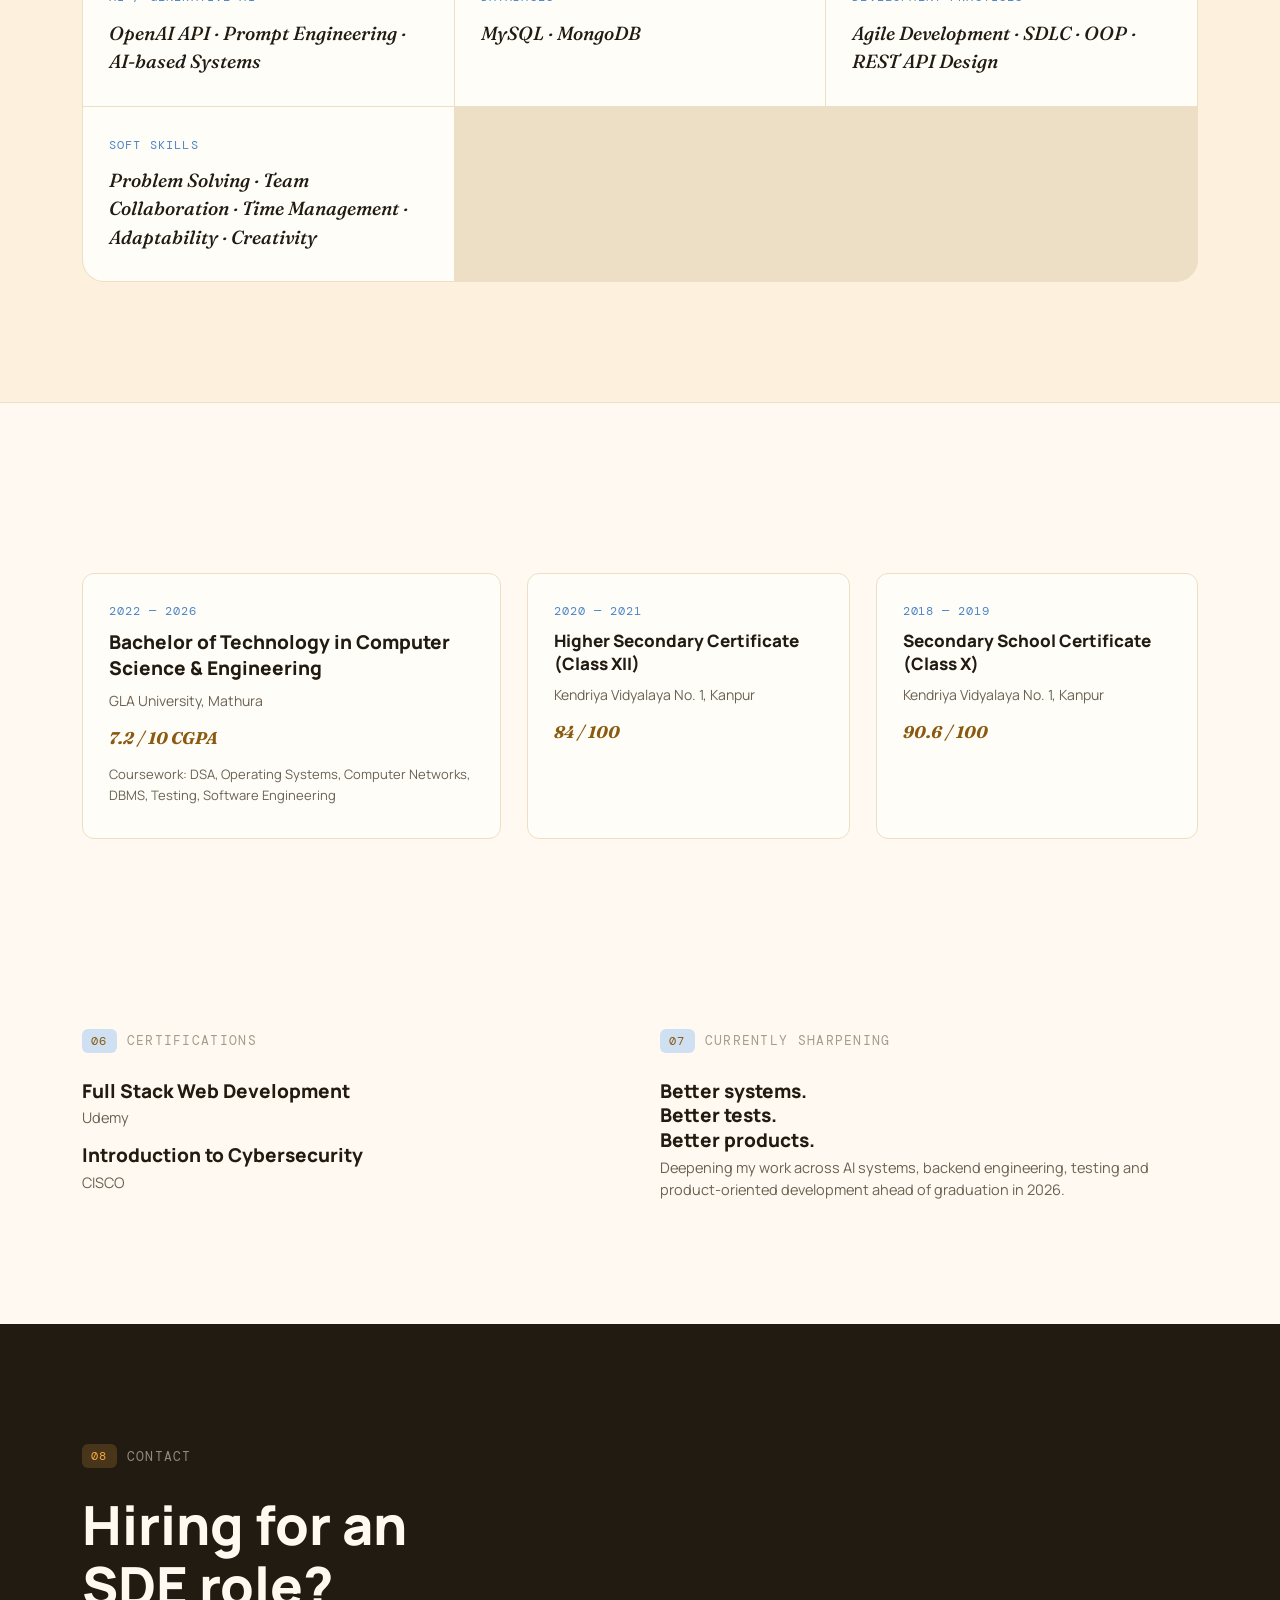
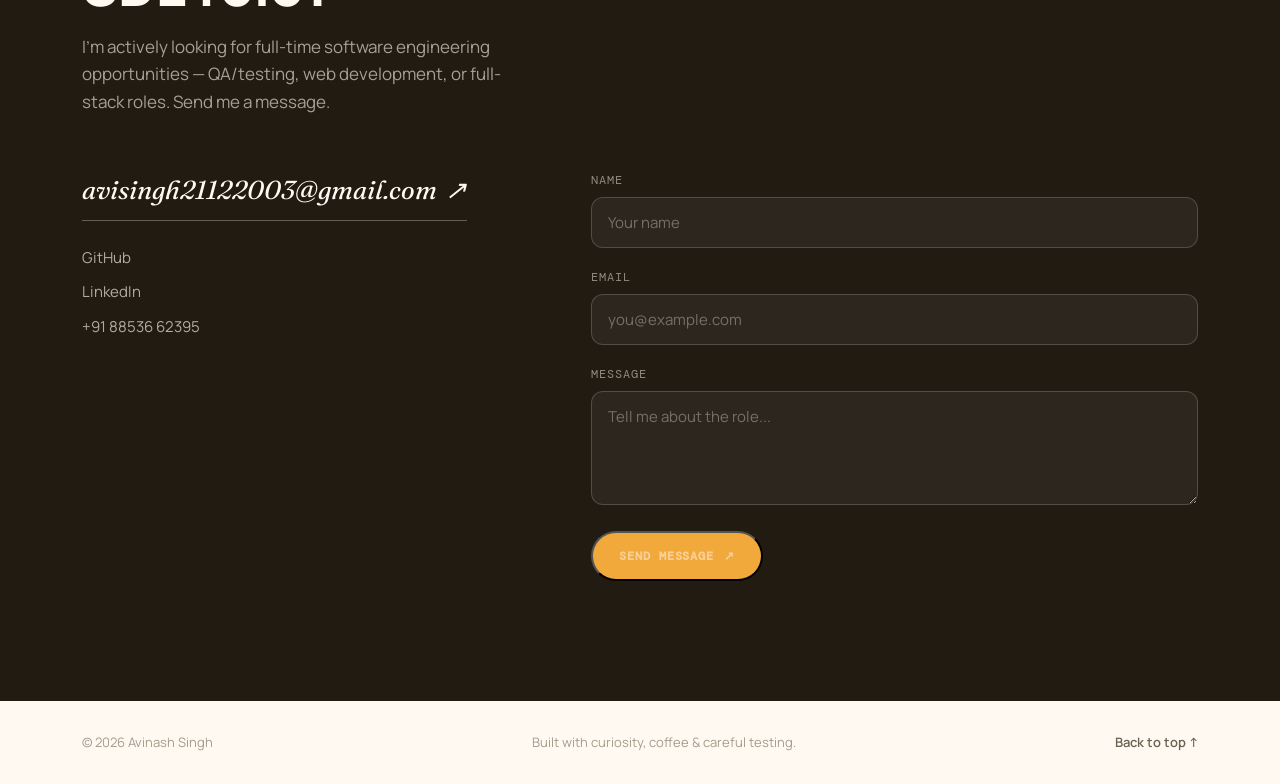
==== commit 0c58db74: "Fix dark-mode contact form, skills grid gap, name visibility, add project modals" ====
--- a/index.html
+++ b/index.html
@@ -33,6 +33,7 @@
 
   <nav class="pill-nav" aria-label="Primary navigation" id="primaryNav">
     <span class="pill-avatar" aria-hidden="true">AS</span>
+    <span class="pill-name">Avinash Singh</span>
     <a href="#work">Work</a>
     <a href="#experience">Experience</a>
     <a href="#toolkit">Skills</a>
@@ -69,7 +70,7 @@
     </div>
 
     <div class="hero-sky-content wrap">
-      <p class="hero-eyebrow reveal"><span class="dot"></span> HELLO, I'M AVINASH SINGH. A —</p>
+      <p class="hero-eyebrow reveal"><span class="dot"></span> HELLO, I'M <span class="name">AVINASH SINGH</span>. A —</p>
 
       <h1 class="hero-sky-title reveal">
         <span class="bounce-word">Engineer</span> <span class="bounce-word">who</span>
@@ -134,7 +135,7 @@
       <p>Full-stack builds, AI experiments and academic engineering projects.</p>
     </div>
 
-    <article class="case-study case-main reveal">
+    <article class="case-study case-main reveal" data-project="delhi-ncr">
       <div class="case-visual restaurant-visual">
         <div class="visual-noise"></div>
         <div class="finder-ui">
@@ -152,12 +153,12 @@
         <h3>Delhi NCR<br><i>Restaurant Finder</i></h3>
         <p>A focused discovery platform for finding restaurants and cafés across Delhi NCR, built around searchable venue data, useful filters and budget-aware recommendations.</p>
         <div class="tags"><span>JavaScript</span><span>Search</span><span>Filters</span><span>Vercel</span></div>
-        <div class="case-links"><a href="https://delhi-cafe-hopping.vercel.app/" target="_blank" rel="noreferrer">Open live product <b>↗</b></a><a href="https://github.com/iavinaxh/delhi-cafe-hopping" target="_blank" rel="noreferrer">View source <b>↗</b></a></div>
+        <div class="case-links"><a href="https://delhi-cafe-hopping.vercel.app/" target="_blank" rel="noreferrer">Open live product <b>↗</b></a><a href="https://github.com/iavinaxh/delhi-cafe-hopping" target="_blank" rel="noreferrer">View source <b>↗</b></a><button class="read-more" type="button">Read more <b>+</b></button></div>
       </div>
     </article>
 
     <div class="project-grid">
-      <article class="case-study case-small reveal">
+      <article class="case-study case-small reveal" data-project="text-to-image">
         <div class="case-visual ai-visual">
           <div class="visual-noise"></div>
           <div class="ai-window">
@@ -174,11 +175,11 @@
           <h3>Text-to-Image<br><i>AI Web Application</i></h3>
           <p>A responsive React frontend wired directly into REST APIs and MongoDB, turning text prompts into generated images. I managed the database schema, wrote the frontend–backend integration, and tracked down cross-origin API issues along the way.</p>
           <div class="tags"><span>React.js</span><span>REST APIs</span><span>MongoDB</span></div>
-          <div class="case-links"><a href="https://github.com/iavinaxh/Text_to_image_generator" target="_blank" rel="noreferrer">View source <b>↗</b></a></div>
+          <div class="case-links"><a href="https://github.com/iavinaxh/Text_to_image_generator" target="_blank" rel="noreferrer">View source <b>↗</b></a><button class="read-more" type="button">Read more <b>+</b></button></div>
         </div>
       </article>
 
-      <article class="case-study case-small reveal">
+      <article class="case-study case-small reveal" data-project="vehicle-damage">
         <div class="case-visual damage-visual">
           <div class="scan-ring"></div>
           <div class="scan-copy"><span>DAMAGE SCAN</span><strong>₹ ESTIMATE</strong></div>
@@ -189,11 +190,11 @@
           <h3>Vehicle Damage<br><i>Assessment App</i></h3>
           <p>Full-stack Flask &amp; MySQL app that assesses automobile damage and outputs predictive repair-cost estimates. Tuned the Python-to-Java JSON gateway to keep average response time under 1.5s.</p>
           <div class="tags"><span>Flask</span><span>MySQL</span><span>Java/Python</span></div>
-          <div class="case-links"><a href="https://github.com/iavinaxh/Vehicle_damage_detection" target="_blank" rel="noreferrer">View source <b>↗</b></a></div>
+          <div class="case-links"><a href="https://github.com/iavinaxh/Vehicle_damage_detection" target="_blank" rel="noreferrer">View source <b>↗</b></a><button class="read-more" type="button">Read more <b>+</b></button></div>
         </div>
       </article>
 
-      <article class="case-study case-small reveal">
+      <article class="case-study case-small reveal" data-project="wellness">
         <div class="case-visual work-visual">
           <div class="work-copy">QORI<br><i>+ HealThyRam</i></div>
           <div class="work-bars"><span></span><span></span><span></span><span></span></div>
@@ -203,11 +204,11 @@
           <h3>Wellness Platform<br><i>Plugins &amp; Features</i></h3>
           <p>WordPress plugins and full-stack features for the QORI Wellness Dashboard and HealThyRam, with third-party API integration validated end-to-end in Postman.</p>
           <div class="tags"><span>WordPress</span><span>PHP</span><span>REST APIs</span></div>
-          <div class="case-links"><a href="#experience">Read about the role <b>↓</b></a></div>
+          <div class="case-links"><a href="#experience">Read about the role <b>↓</b></a><button class="read-more" type="button">Read more <b>+</b></button></div>
         </div>
       </article>
 
-      <article class="case-study case-small reveal">
+      <article class="case-study case-small reveal" data-project="portfolio">
         <div class="case-visual portfolio-visual">
           <div class="pf-browser">
             <div class="pf-bar"><span></span><span></span><span></span><b>avinash-portfolio-woad.vercel.app</b></div>
@@ -223,11 +224,26 @@
           <h3>Personal<br><i>Portfolio Website</i></h3>
           <p>This site — an editorial, resume-driven portfolio built from scratch with vanilla HTML, CSS and JS, deployed on Vercel and shipped straight from GitHub.</p>
           <div class="tags"><span>HTML/CSS</span><span>JavaScript</span><span>Vercel</span></div>
-          <div class="case-links"><a href="https://avinash-portfolio-woad.vercel.app/" target="_blank" rel="noreferrer">Open live site <b>↗</b></a><a href="https://github.com/iavinaxh/Portfolio" target="_blank" rel="noreferrer">View source <b>↗</b></a></div>
+          <div class="case-links"><a href="https://avinash-portfolio-woad.vercel.app/" target="_blank" rel="noreferrer">Open live site <b>↗</b></a><a href="https://github.com/iavinaxh/Portfolio" target="_blank" rel="noreferrer">View source <b>↗</b></a><button class="read-more" type="button">Read more <b>+</b></button></div>
         </div>
       </article>
     </div>
   </section>
+
+  <!-- PROJECT MODAL -->
+  <div class="project-modal" id="projectModal" aria-hidden="true">
+    <div class="project-modal-backdrop" data-close></div>
+    <div class="project-modal-panel" role="dialog" aria-modal="true" aria-labelledby="modalTitle">
+      <button class="project-modal-close" data-close aria-label="Close">
+        <svg width="16" height="16" viewBox="0 0 24 24" fill="none" stroke="currentColor" stroke-width="2"><path d="M6 6l12 12M18 6L6 18"/></svg>
+      </button>
+      <div class="project-modal-meta" id="modalMeta"></div>
+      <h3 id="modalTitle"></h3>
+      <p id="modalBody"></p>
+      <div class="tags" id="modalTags"></div>
+      <div class="case-links" id="modalLinks"></div>
+    </div>
+  </div>
 
   <!-- EXPERIENCE -->
   <section class="section experience wrap" id="experience">
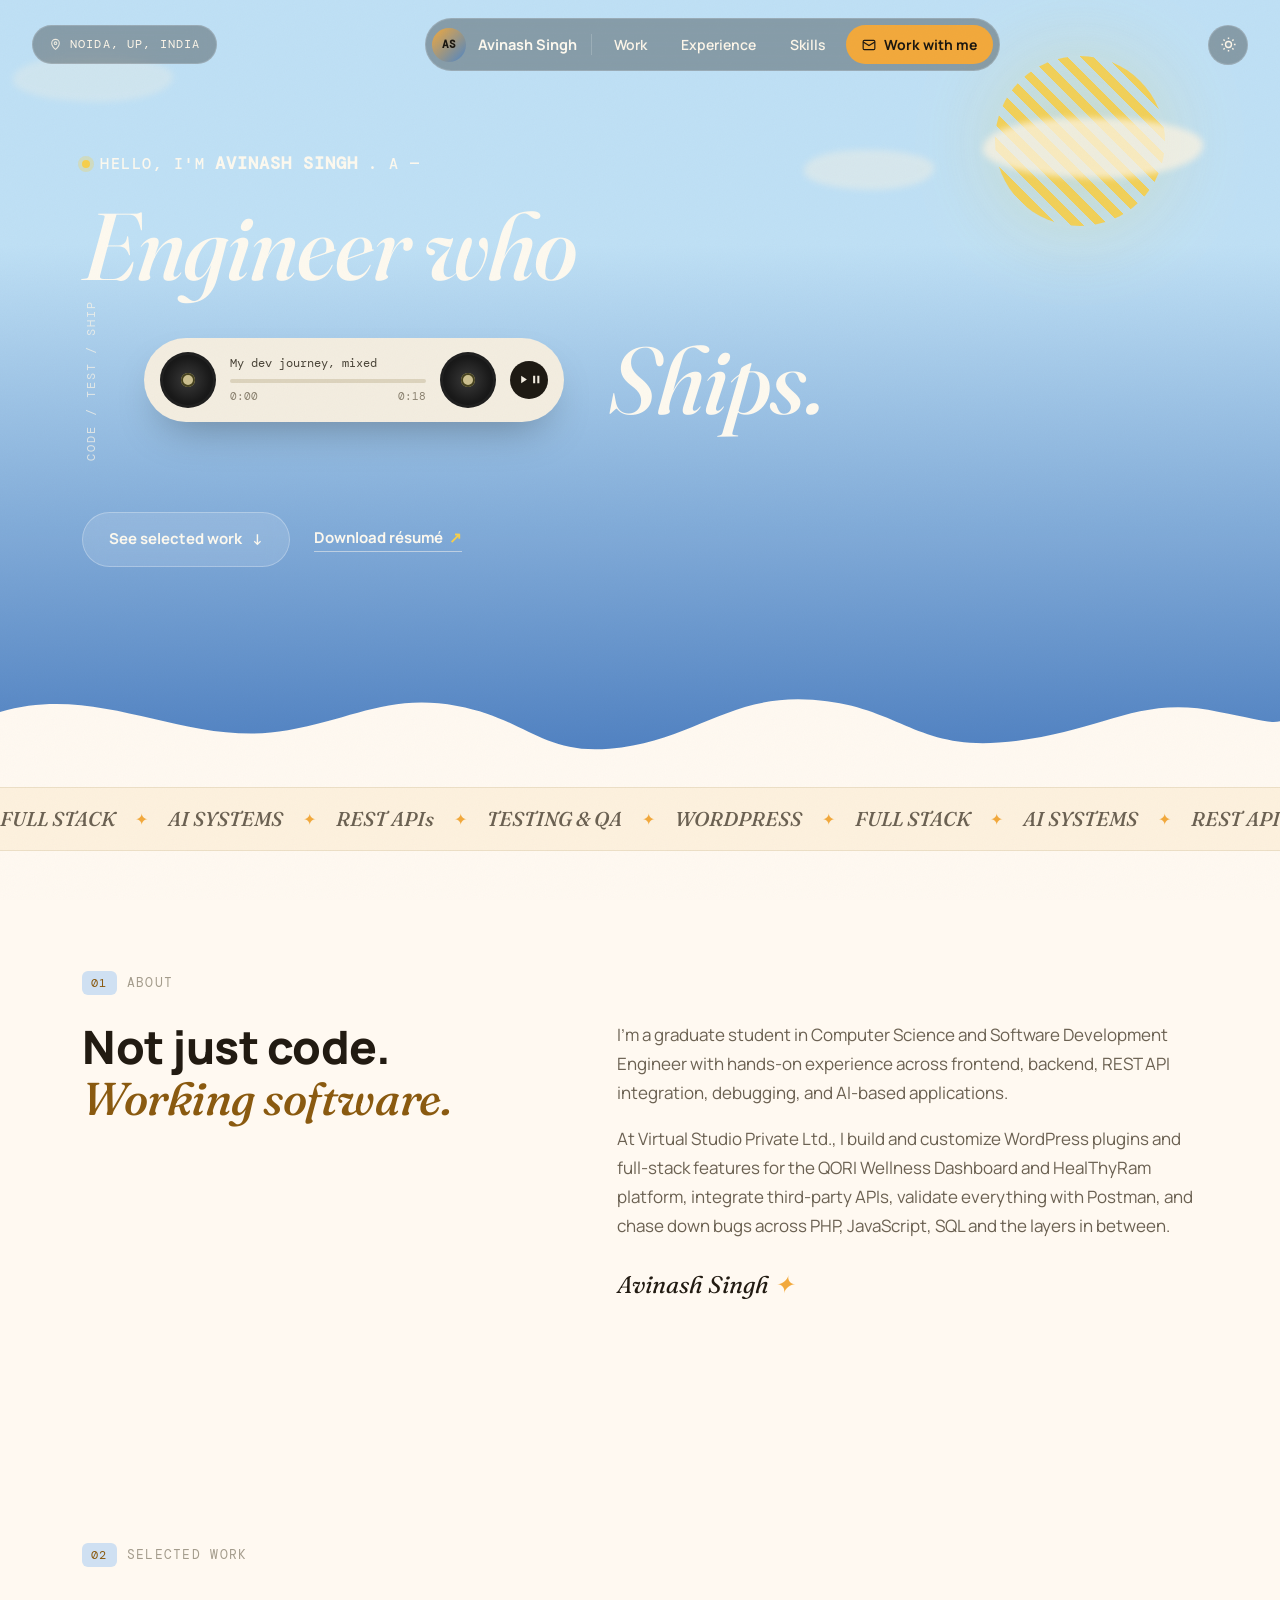
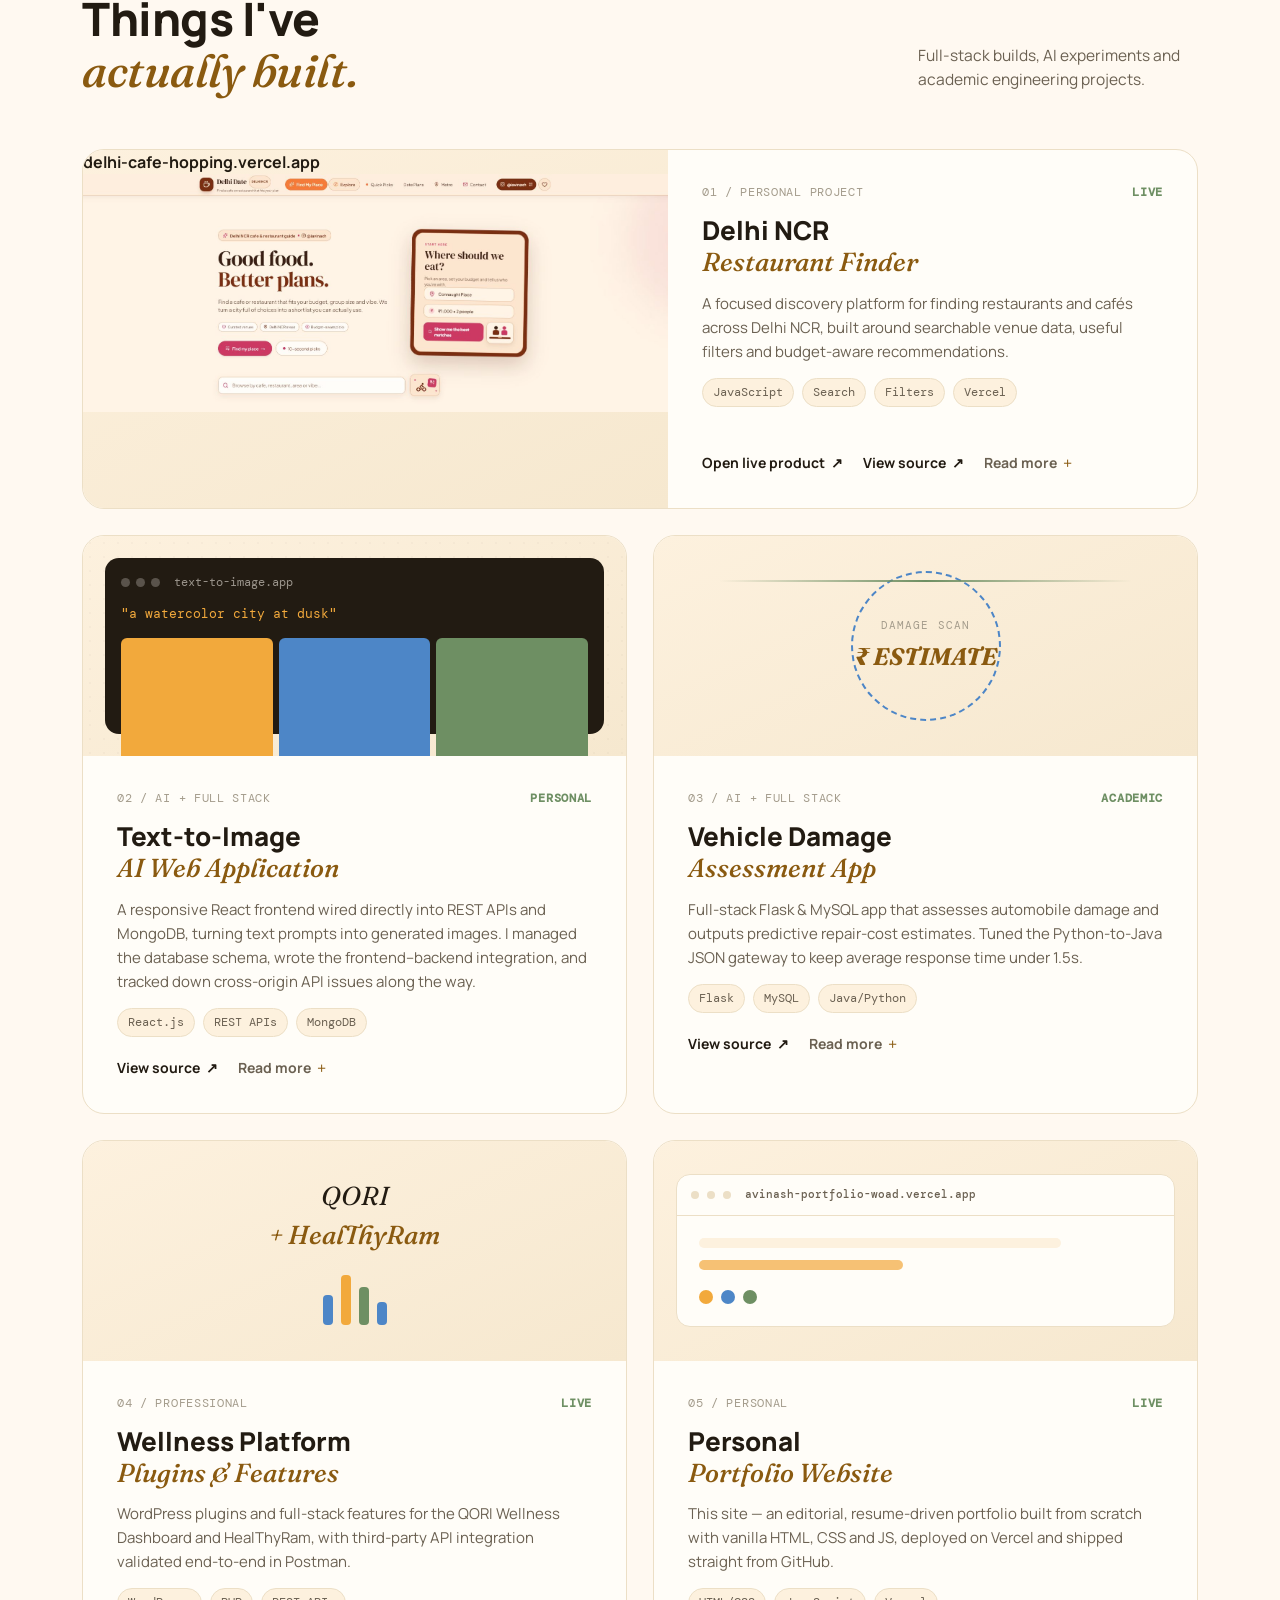
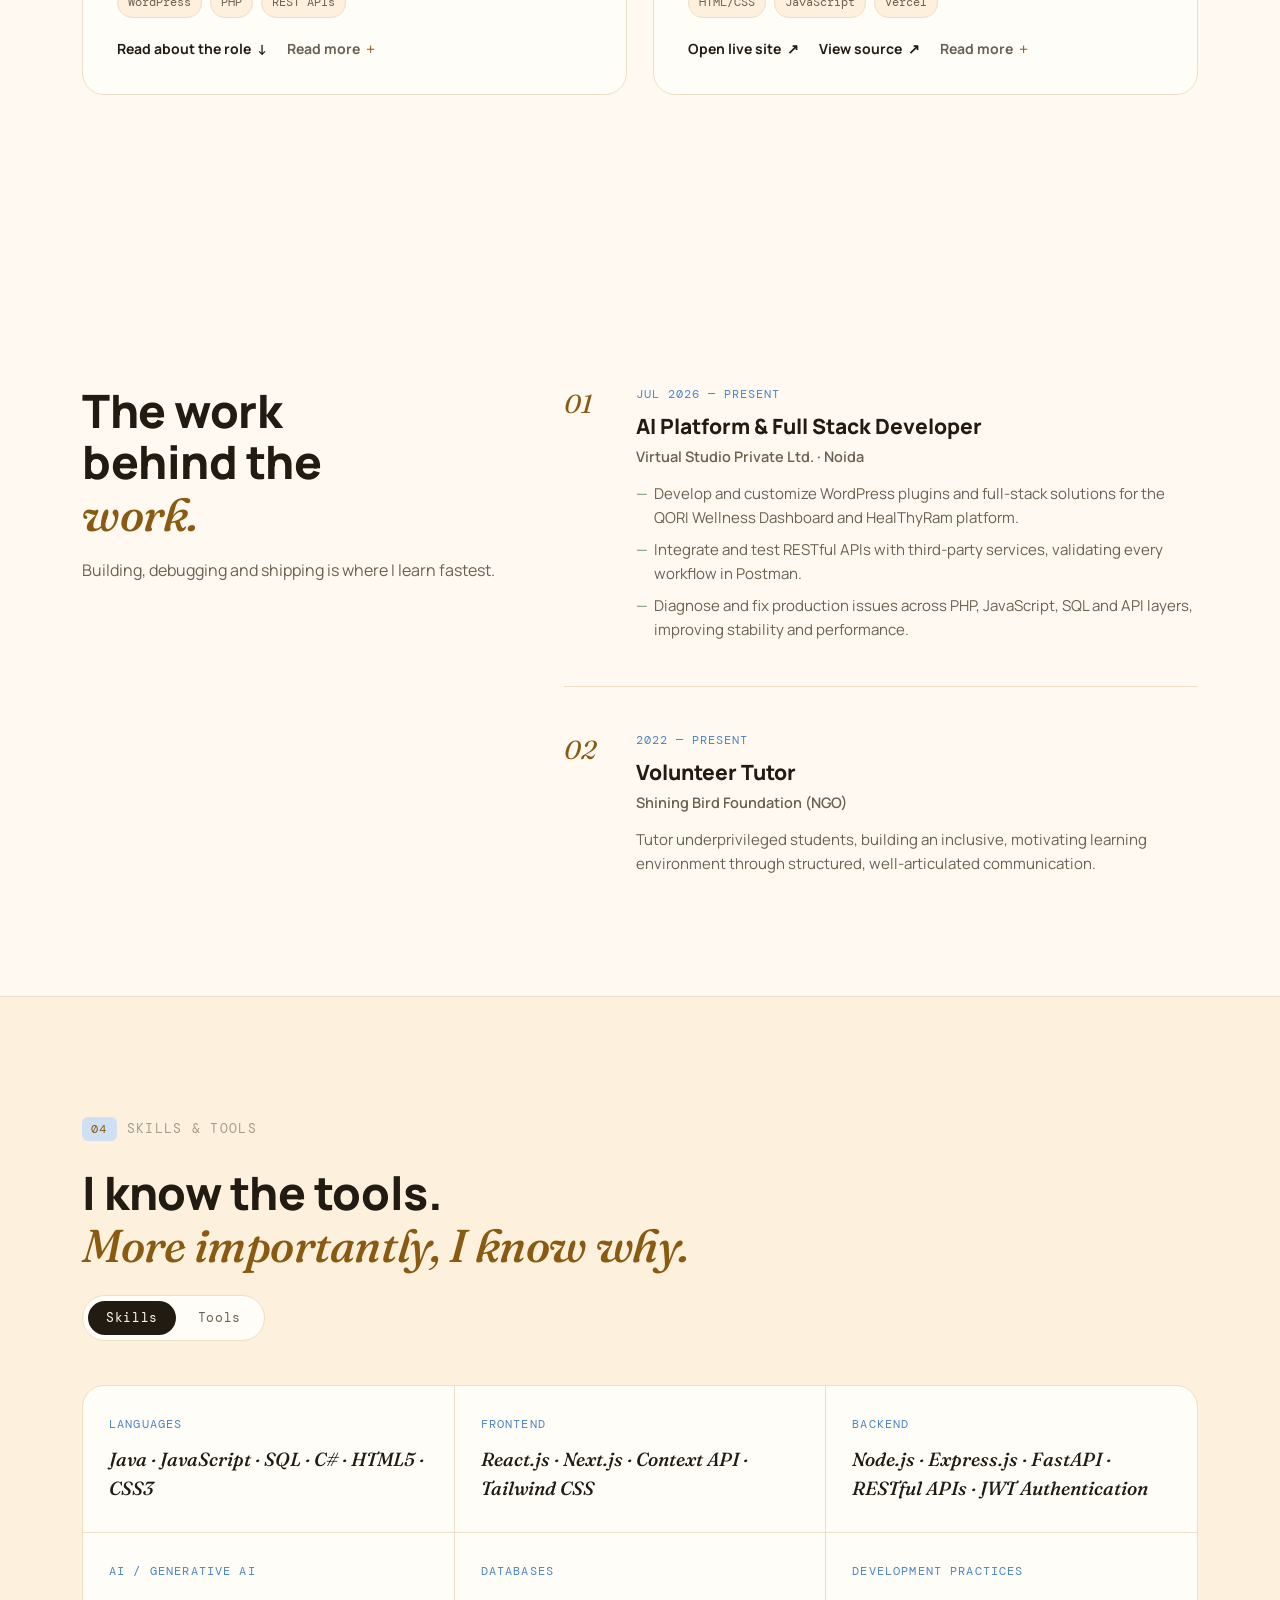
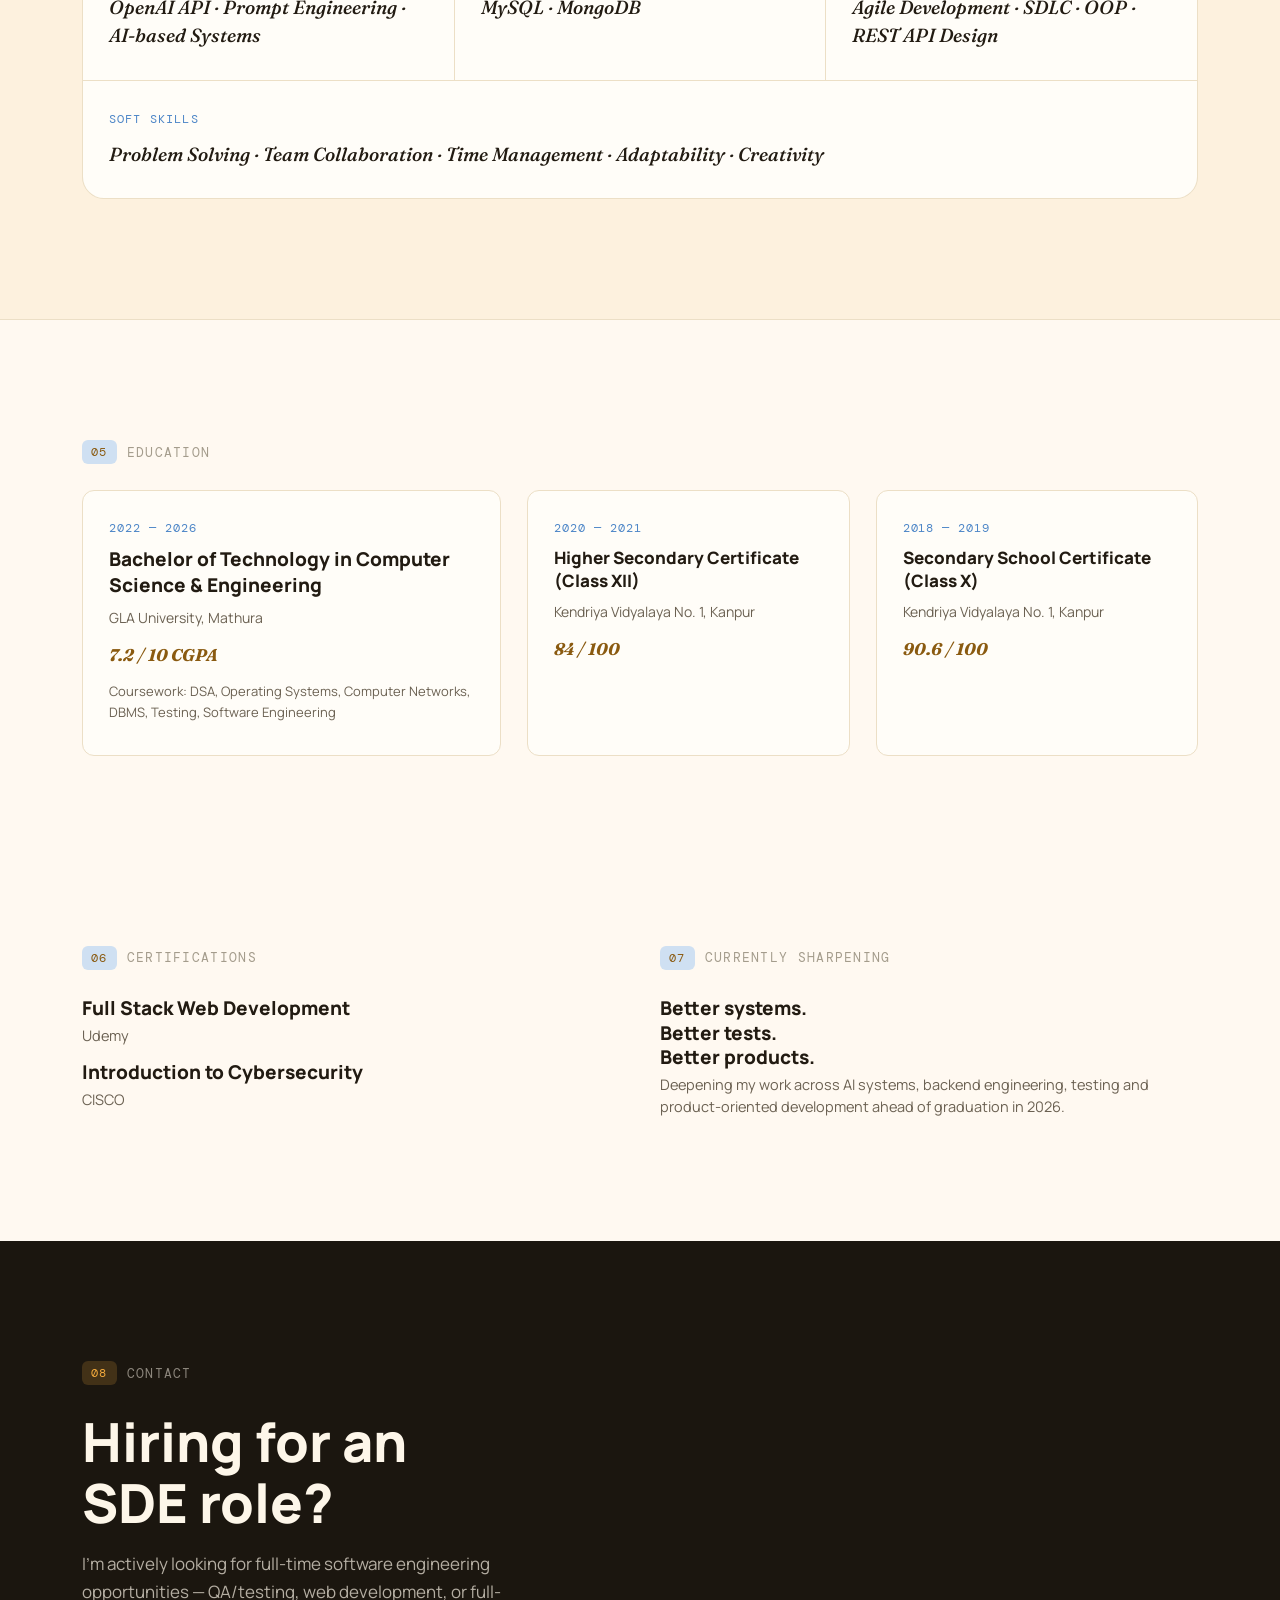
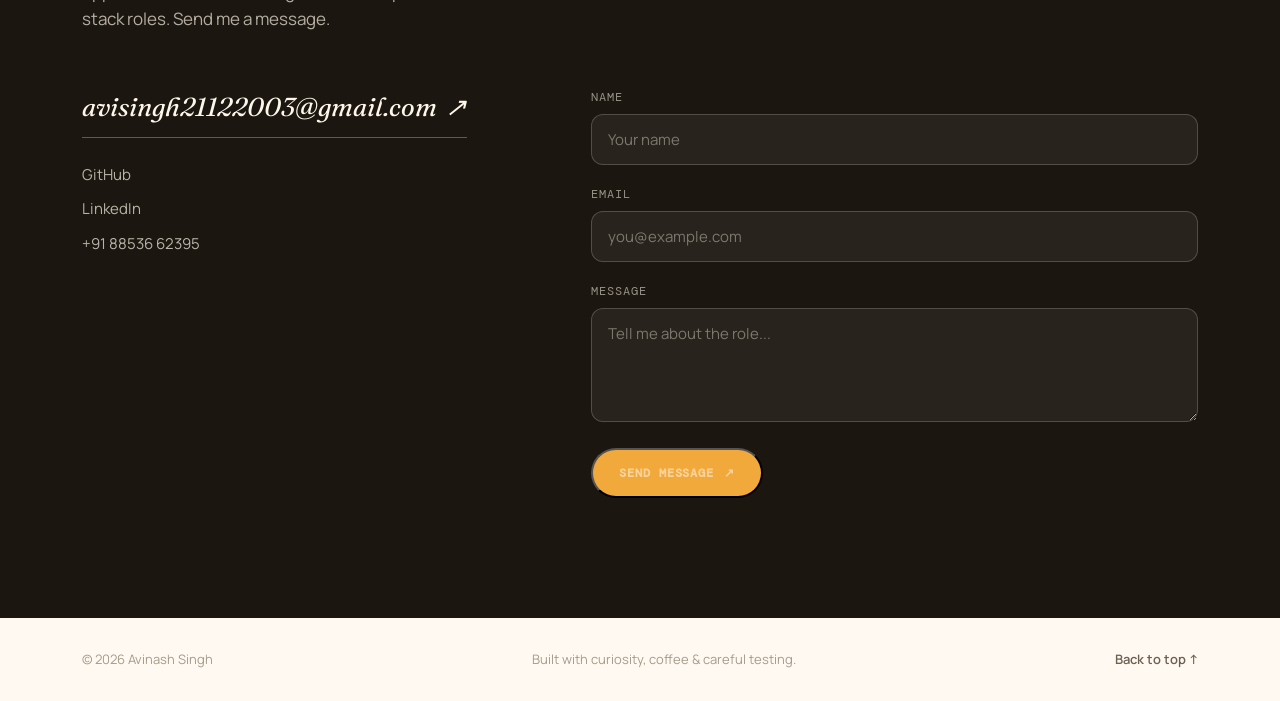
==== commit 326bd279: "Use real product screenshot for Delhi NCR project card" ====
--- a/index.html
+++ b/index.html
@@ -136,16 +136,10 @@
     </div>
 
     <article class="case-study case-main reveal" data-project="delhi-ncr">
-      <div class="case-visual restaurant-visual">
-        <div class="visual-noise"></div>
-        <div class="finder-ui">
-          <div class="finder-bar"><span>Delhi NCR</span><b>Restaurant Finder</b><span>⌕</span></div>
-          <div class="finder-map">
-            <span class="map-line line-1"></span><span class="map-line line-2"></span><span class="map-line line-3"></span>
-            <span class="map-pin pin-1">✦</span><span class="map-pin pin-2">✦</span><span class="map-pin pin-3">✦</span>
-            <div class="venue venue-a"><small>01</small><strong>Indian Accent</strong><span>Fine dining · ₹₹₹</span></div>
-            <div class="venue venue-b"><small>02</small><strong>Local Cafe</strong><span>Cafe · ₹₹</span></div>
-          </div>
+      <div class="case-visual screenshot-visual">
+        <div class="shot-browser">
+          <div class="shot-bar"><span></span><span></span><span></span><b>delhi-cafe-hopping.vercel.app</b></div>
+          <img src="assets/delhi-ncr.jpg" alt="Delhi Date — Delhi NCR restaurant finder homepage" loading="lazy">
         </div>
       </div>
       <div class="case-content">
--- a/style.css
+++ b/style.css
@@ -133,7 +133,11 @@
 .pill-avatar{
   width:34px; height:34px; border-radius:50%; display:flex; align-items:center; justify-content:center;
   background:linear-gradient(135deg,var(--gold),var(--sky)); color:#1b1710; font-family:var(--mono);
-  font-size:11px; font-weight:700; margin-right:4px;
+  font-size:11px; font-weight:700; margin-right:4px; flex:0 0 auto;
+}
+.pill-name{
+  color:#fdf9ef; font-weight:700; font-size:14.5px; padding:0 14px 0 2px; white-space:nowrap;
+  border-right:1px solid rgba(255,255,255,.18); margin-right:2px;
 }
 .pill-nav a{
   color:#fdf6e9; font-weight:600; font-size:14px; padding:9px 14px; border-radius:999px;
@@ -228,10 +232,11 @@
 
 .hero-sky-content{ position:relative; z-index:2; padding-bottom:70px; }
 .hero-eyebrow{
-  display:inline-flex; align-items:center; gap:10px; font-family:var(--mono); font-size:12.5px;
-  letter-spacing:.12em; color:#fdf6e9; opacity:.9; margin-bottom:22px;
-}
-.hero-eyebrow .dot{ width:7px; height:7px; border-radius:50%; background:var(--sun-color); box-shadow:0 0 0 4px rgba(246,207,76,.25); }
+  display:inline-flex; align-items:center; gap:10px; font-family:var(--mono); font-size:15px;
+  letter-spacing:.1em; color:#fdf9ef; opacity:1; margin-bottom:22px; font-weight:500;
+}
+.hero-eyebrow .dot{ width:8px; height:8px; border-radius:50%; background:var(--sun-color); box-shadow:0 0 0 4px rgba(246,207,76,.3); flex:0 0 auto; }
+.hero-eyebrow .name{ font-weight:800; font-size:1.15em; letter-spacing:.06em; }
 
 .hero-sky-title{
   font-family:var(--serif); font-style:italic; font-weight:500; letter-spacing:-.01em;
@@ -261,8 +266,11 @@
   display:flex; align-items:center; gap:14px;
   background:#f3ede0; border-radius:44px; padding:14px 16px; width:min(420px, 88vw);
   box-shadow:0 20px 44px -18px rgba(0,0,0,.35);
-  border:none;
-}
+  border:none; cursor:pointer; transition:transform .15s ease, box-shadow .2s ease;
+  outline-offset:4px;
+}
+.music-player:hover{ box-shadow:0 24px 50px -18px rgba(0,0,0,.4); }
+.music-player:active{ transform:scale(.985); }
 .disc{
   width:56px; height:56px; border-radius:50%; flex:0 0 auto;
   background:radial-gradient(circle at 50% 50%, #3a3a3a 0%, #1a1a1a 55%, #0c0c0c 100%);
@@ -402,9 +410,47 @@
 .case-content p{ color:var(--ink-soft); font-size:15px; line-height:1.6; }
 .tags{ display:flex; flex-wrap:wrap; gap:8px; }
 .tags span{ font-family:var(--mono); font-size:11.5px; background:var(--cream-2); border:1px solid var(--line); padding:5px 10px; border-radius:999px; color:var(--ink-soft); }
-.case-links{ display:flex; gap:20px; margin-top:auto; padding-top:6px; }
+.case-links{ display:flex; gap:20px; margin-top:auto; padding-top:6px; flex-wrap:wrap; }
 .case-links a{ font-weight:700; font-size:14px; display:inline-flex; align-items:center; gap:6px; transition:gap .2s ease; }
 .case-links a:hover{ gap:10px; color:var(--gold-ink); }
+.read-more{
+  font-weight:700; font-size:14px; display:inline-flex; align-items:center; gap:6px;
+  background:none; border:none; padding:0; cursor:pointer; color:var(--ink-soft); font-family:var(--sans);
+  transition:gap .2s ease, color .2s ease;
+}
+.read-more b{ font-weight:400; color:var(--gold-ink); font-size:16px; }
+.read-more:hover{ gap:10px; color:var(--ink); }
+.case-study{ cursor:pointer; }
+
+/* ============================================================
+   PROJECT MODAL
+   ============================================================ */
+.project-modal{ position:fixed; inset:0; z-index:300; display:flex; align-items:center; justify-content:center; padding:24px; visibility:hidden; }
+.project-modal.is-open{ visibility:visible; }
+.project-modal-backdrop{
+  position:absolute; inset:0; background:rgba(10,8,5,.6); backdrop-filter:blur(6px); -webkit-backdrop-filter:blur(6px);
+  opacity:0; transition:opacity .3s ease;
+}
+.project-modal.is-open .project-modal-backdrop{ opacity:1; }
+.project-modal-panel{
+  position:relative; z-index:1; background:var(--card); border:1px solid var(--line); border-radius:var(--radius);
+  max-width:640px; width:100%; max-height:85vh; overflow-y:auto; padding:44px;
+  box-shadow:0 40px 80px -30px rgba(0,0,0,.5);
+  opacity:0; transform:translateY(24px) scale(.98); transition:opacity .3s var(--ease), transform .3s var(--ease);
+}
+.project-modal.is-open .project-modal-panel{ opacity:1; transform:translateY(0) scale(1); }
+.project-modal-close{
+  position:absolute; top:20px; right:20px; width:36px; height:36px; border-radius:50%;
+  background:var(--cream-2); border:1px solid var(--line); color:var(--ink); cursor:pointer;
+  display:flex; align-items:center; justify-content:center; transition:background .2s ease, transform .2s ease;
+}
+.project-modal-close:hover{ background:var(--line); transform:rotate(90deg); }
+.project-modal-meta{ display:flex; gap:10px; font-family:var(--mono); font-size:11.5px; letter-spacing:.06em; color:var(--ink-faint); margin-bottom:16px; }
+.project-modal-meta span{ background:var(--cream-2); padding:4px 10px; border-radius:999px; }
+#modalTitle{ font-family:var(--sans); font-weight:800; font-size:clamp(24px,3.4vw,32px); line-height:1.2; margin-bottom:16px; }
+#modalBody{ color:var(--ink-soft); font-size:15.5px; line-height:1.7; margin-bottom:22px; white-space:pre-line; }
+#modalTags{ margin-bottom:24px; }
+#modalLinks{ padding-top:0; }
 
 /* experience */
 .experience-grid{ display:grid; grid-template-columns:.8fr 1.2fr; gap:60px; }
@@ -434,6 +480,9 @@
 .tool-grid{ display:grid; grid-template-columns:repeat(3,1fr); gap:1px; background:var(--line); border:1px solid var(--line); border-radius:var(--radius); overflow:hidden; }
 .tool-grid[hidden]{ display:none; }
 #toolsPanel{ grid-template-columns:repeat(2,1fr); }
+/* if the last item is alone in a new row, stretch it across so no empty cell shows */
+#skillsPanel > div:last-child:nth-child(3n+1){ grid-column:1 / -1; }
+#toolsPanel > div:last-child:nth-child(2n+1){ grid-column:1 / -1; }
 .tool-grid > div{ background:var(--card); padding:30px 26px; transition:background .25s ease; }
 .tool-grid > div:hover{ background:var(--cream); }
 .tool-grid span{ font-family:var(--mono); font-size:11.5px; letter-spacing:.1em; color:var(--sky); display:block; margin-bottom:12px; }
@@ -496,33 +545,33 @@
 .pf-dots span:nth-child(1){ background:var(--gold); } .pf-dots span:nth-child(2){ background:var(--sky); } .pf-dots span:nth-child(3){ background:var(--sage); }
 
 /* contact */
-.contact-section{ background:var(--ink); color:var(--cream); padding:120px 32px; }
-.contact-section .section-label{ color:rgba(255,249,241,.5); }
+.contact-section{ background:var(--contrast-bg); color:var(--contrast-text); padding:120px 32px; }
+.contact-section .section-label{ color:rgba(253,246,233,.5); }
 .contact-section .section-label span{ background:rgba(242,169,60,.18); color:var(--gold); }
 .contact-head h2{ font-family:var(--sans); font-weight:800; font-size:clamp(32px,4.4vw,54px); line-height:1.12; margin-bottom:18px; }
-.contact-head p{ color:rgba(255,249,241,.6); font-size:17px; max-width:440px; line-height:1.6; }
+.contact-head p{ color:rgba(253,246,233,.68); font-size:17px; max-width:440px; line-height:1.6; }
 .contact-grid{ display:grid; grid-template-columns:.85fr 1.15fr; gap:60px; margin-top:56px; }
 .contact-info{ display:flex; flex-direction:column; gap:26px; }
-.email{ font-family:var(--serif); font-style:italic; font-size:26px; display:inline-flex; align-items:center; gap:8px; border-bottom:1px solid rgba(255,249,241,.3); padding-bottom:10px; width:fit-content; }
+.email{ font-family:var(--serif); font-style:italic; font-size:26px; display:inline-flex; align-items:center; gap:8px; border-bottom:1px solid rgba(253,246,233,.3); padding-bottom:10px; width:fit-content; color:var(--contrast-text); }
 .email:hover{ color:var(--gold); }
 .socials{ display:flex; flex-direction:column; gap:12px; }
-.socials a{ font-size:15px; color:rgba(255,249,241,.65); transition:color .2s ease; width:fit-content; }
-.socials a:hover{ color:var(--cream); }
+.socials a{ font-size:15px; color:rgba(253,246,233,.7); transition:color .2s ease; width:fit-content; }
+.socials a:hover{ color:var(--contrast-text); }
 
 .contact-form{ display:flex; flex-direction:column; gap:20px; }
 .contact-form label{ display:flex; flex-direction:column; gap:8px; }
-.contact-form span{ font-family:var(--mono); font-size:12px; letter-spacing:.08em; color:rgba(255,249,241,.5); text-transform:uppercase; }
+.contact-form span{ font-family:var(--mono); font-size:12px; letter-spacing:.08em; color:rgba(253,246,233,.55); text-transform:uppercase; }
 .contact-form input, .contact-form textarea{
-  background:rgba(255,249,241,.05); border:1px solid rgba(255,249,241,.18); border-radius:12px;
-  padding:14px 16px; color:var(--cream); font-family:var(--sans); font-size:15px; resize:vertical; transition:border-color .2s ease, background .2s ease;
-}
-.contact-form input::placeholder, .contact-form textarea::placeholder{ color:rgba(255,249,241,.35); }
-.contact-form input:focus, .contact-form textarea:focus{ outline:none; border-color:var(--gold); background:rgba(255,249,241,.08); }
+  background:rgba(253,246,233,.06); border:1px solid rgba(253,246,233,.2); border-radius:12px;
+  padding:14px 16px; color:var(--contrast-text); font-family:var(--sans); font-size:15px; resize:vertical; transition:border-color .2s ease, background .2s ease;
+}
+.contact-form input::placeholder, .contact-form textarea::placeholder{ color:rgba(253,246,233,.4); }
+.contact-form input:focus, .contact-form textarea:focus{ outline:none; border-color:var(--gold); background:rgba(253,246,233,.1); }
 .hidden-field{ position:absolute; left:-9999px; }
 .form-row{ display:flex; align-items:center; gap:18px; margin-top:6px; }
-.contact-form .button-dark{ background:var(--gold); color:var(--ink); }
+.contact-form .button-dark{ background:var(--gold); color:#1b1710; }
 .contact-form .button-dark:hover{ box-shadow:0 14px 26px -12px rgba(242,169,60,.5); }
-.form-status{ font-size:13.5px; color:rgba(255,249,241,.6); }
+.form-status{ font-size:13.5px; color:rgba(253,246,233,.7); }
 
 /* footer */
 .footer{ display:flex; justify-content:space-between; align-items:center; padding:32px; font-size:13px; color:var(--ink-faint); flex-wrap:wrap; gap:12px; }
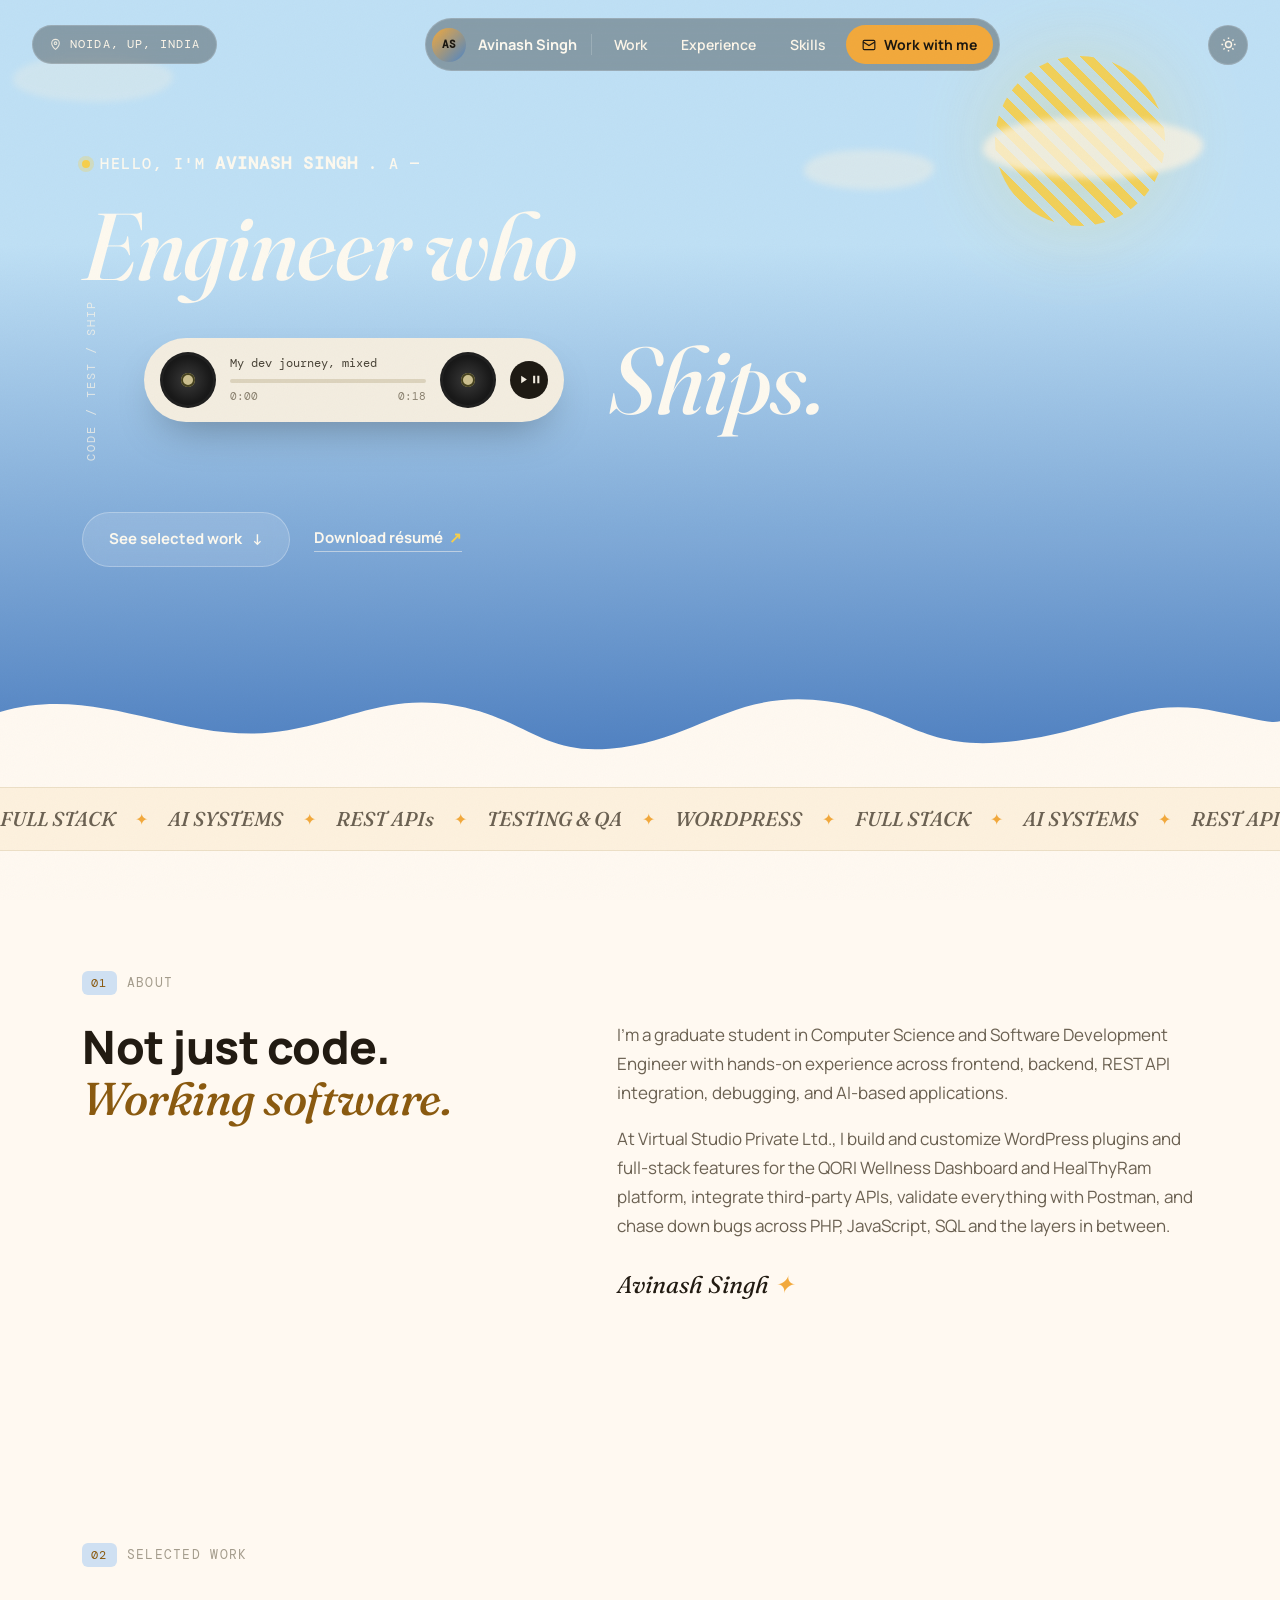
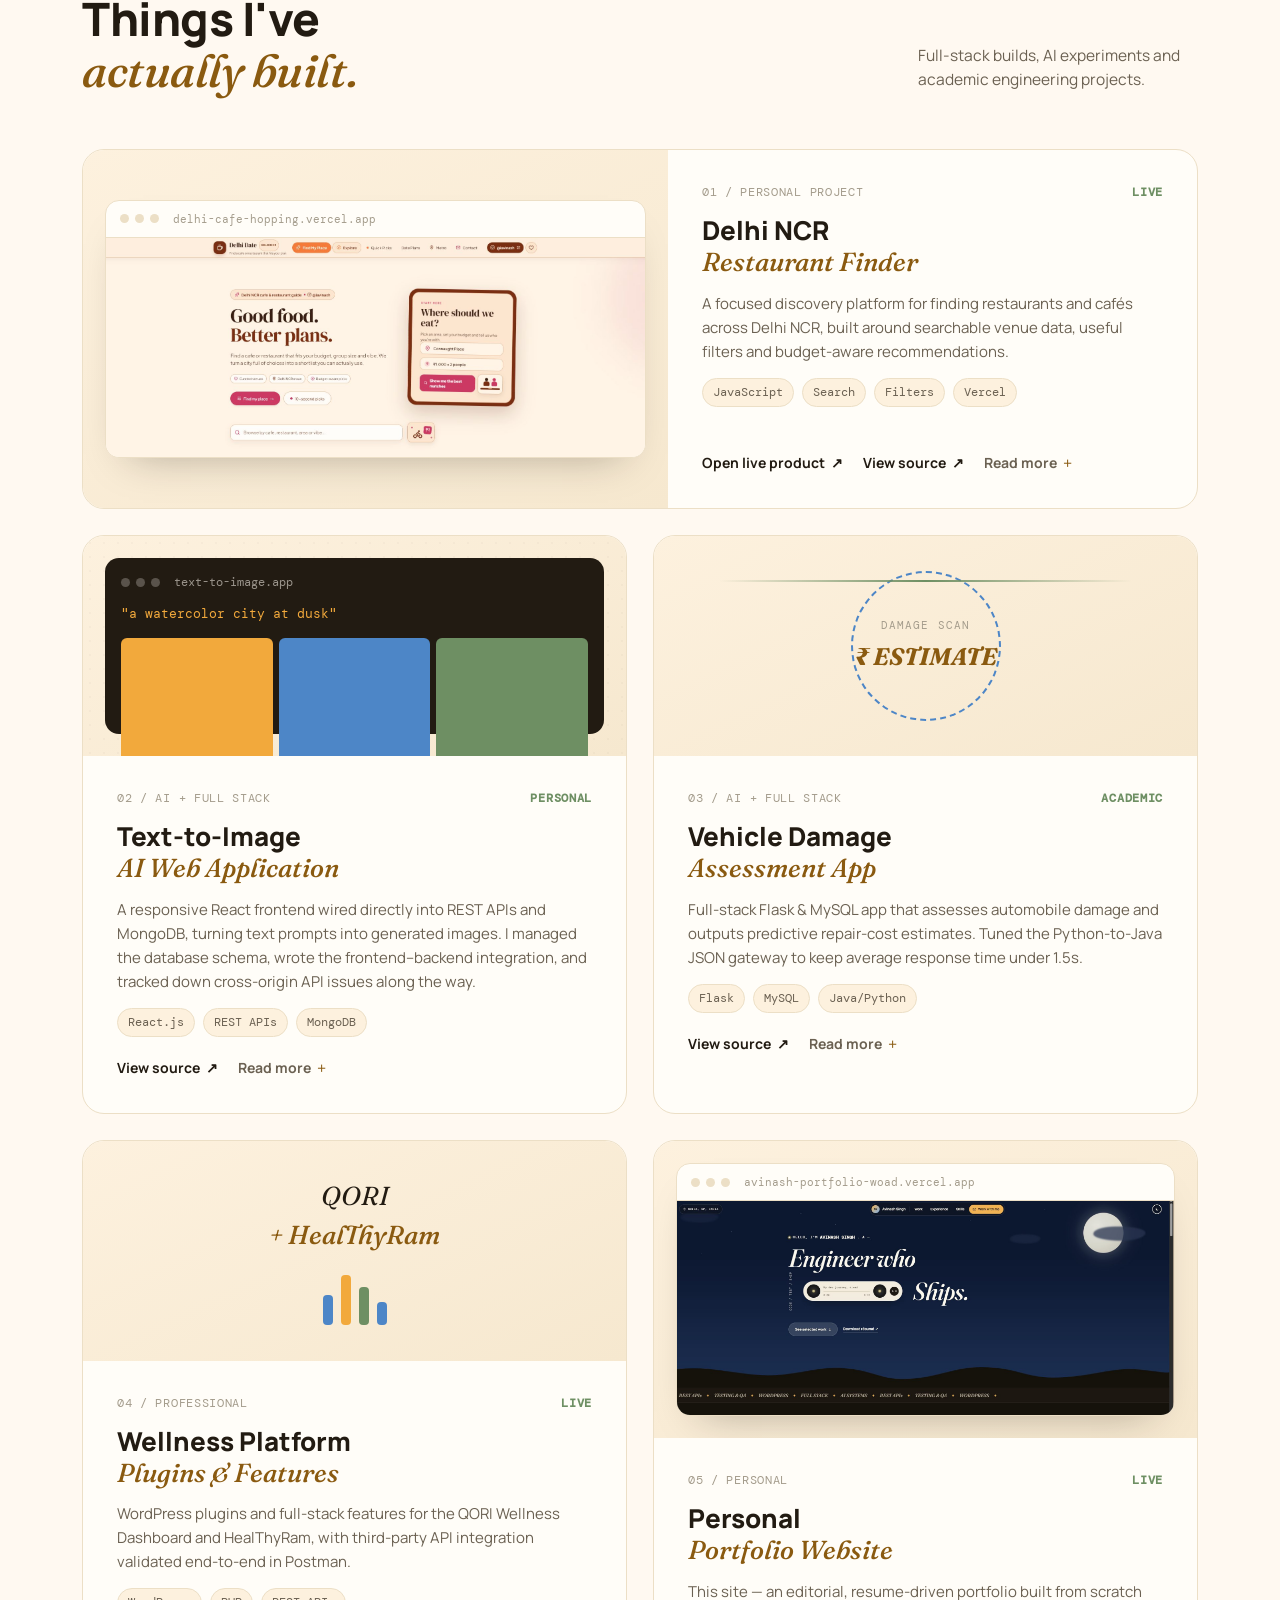
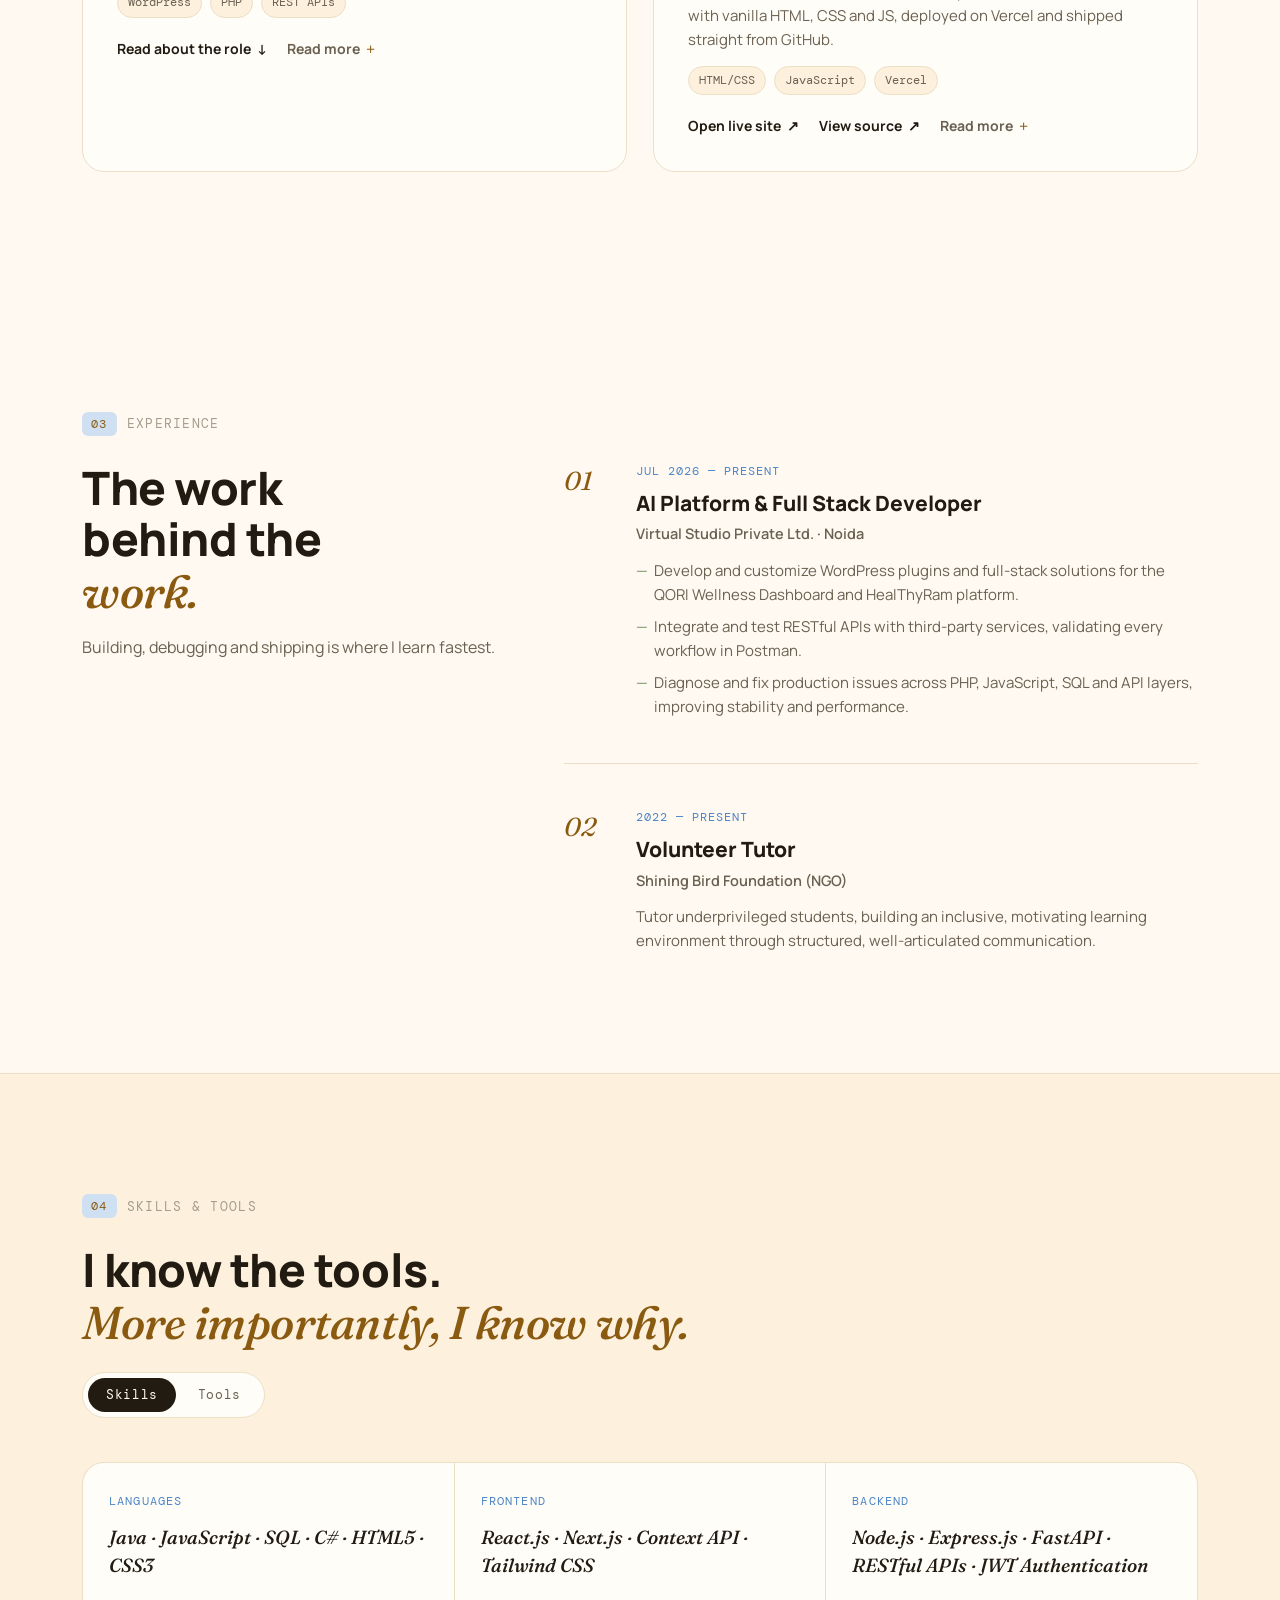
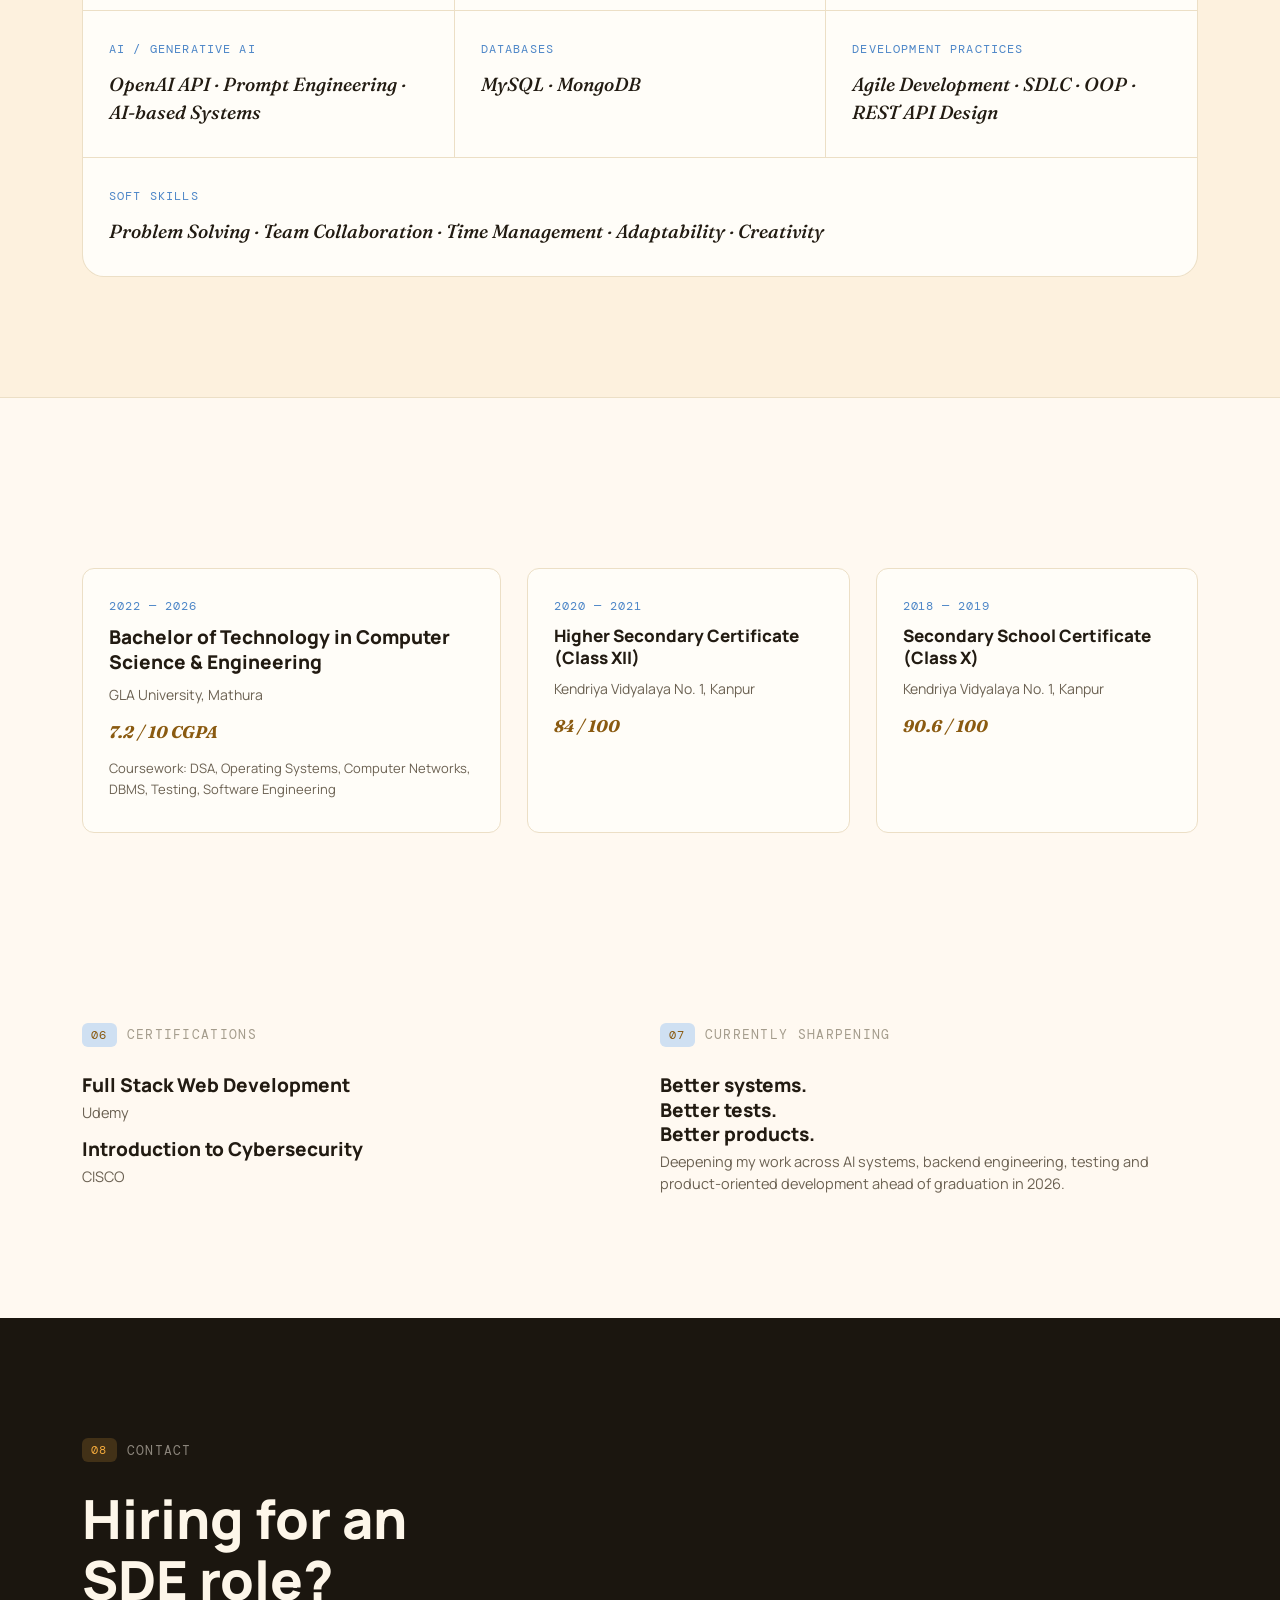
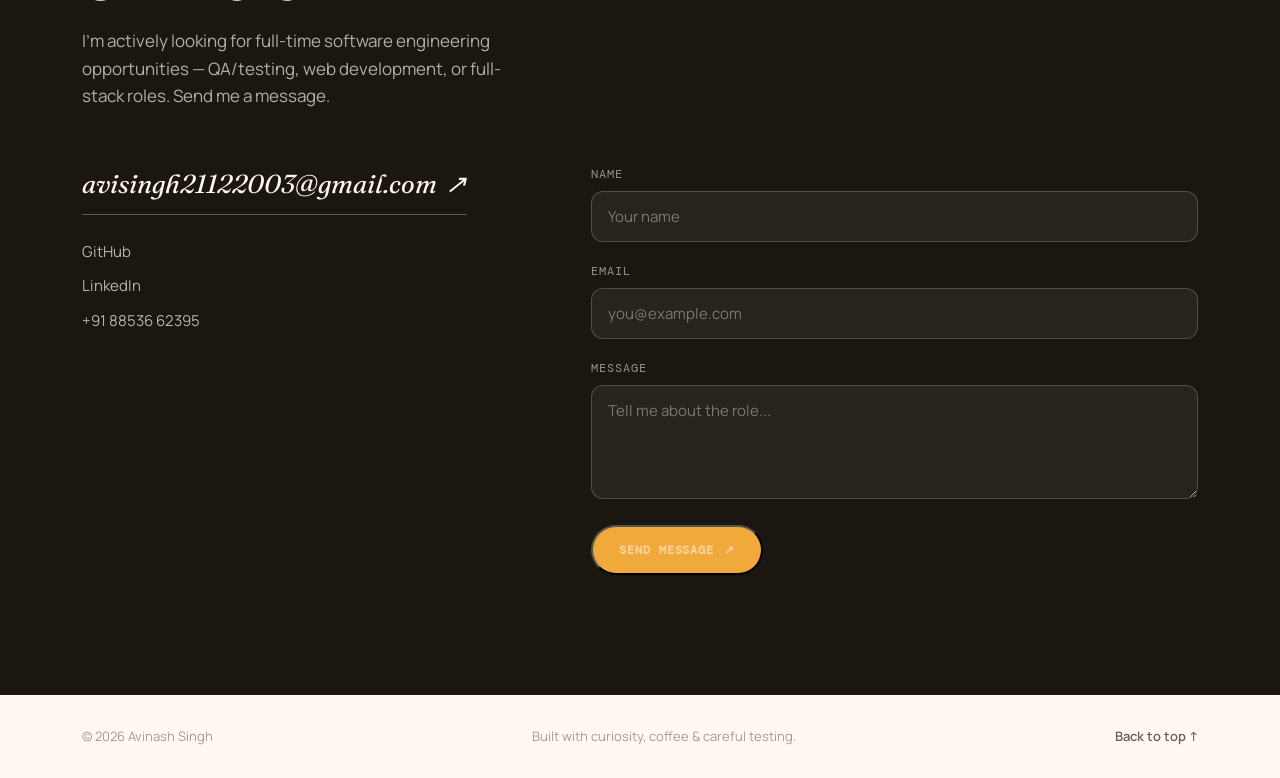
==== commit 47d61cc8: "Use real screenshot for Personal Portfolio project card" ====
--- a/index.html
+++ b/index.html
@@ -203,14 +203,10 @@
       </article>
 
       <article class="case-study case-small reveal" data-project="portfolio">
-        <div class="case-visual portfolio-visual">
-          <div class="pf-browser">
-            <div class="pf-bar"><span></span><span></span><span></span><b>avinash-portfolio-woad.vercel.app</b></div>
-            <div class="pf-body">
-              <div class="pf-line long"></div>
-              <div class="pf-line short accent"></div>
-              <div class="pf-dots"><span></span><span></span><span></span></div>
-            </div>
+        <div class="case-visual screenshot-visual">
+          <div class="shot-browser">
+            <div class="shot-bar"><span></span><span></span><span></span><b>avinash-portfolio-woad.vercel.app</b></div>
+            <img src="assets/portfolio-shot.jpg" alt="Avinash Singh portfolio site homepage" loading="lazy">
           </div>
         </div>
         <div class="case-content">
--- a/style.css
+++ b/style.css
@@ -510,24 +510,13 @@
 .edu-item p{ color:var(--ink-soft); font-size:14px; margin-bottom:4px; }
 .edu-item b{ display:inline-block; margin-top:10px; font-family:var(--serif); font-style:italic; color:var(--gold-ink); font-size:17px; }
 
-/* delhi finder visual */
-.restaurant-visual{ display:flex; align-items:center; justify-content:center; padding:22px; }
-.finder-ui{ position:relative; width:100%; height:100%; background:var(--card); border:1px solid var(--line); border-radius:14px; padding:16px; min-height:280px; }
-.finder-bar{ display:flex; align-items:center; gap:10px; font-family:var(--mono); font-size:11.5px; color:var(--ink-faint); margin-bottom:16px; }
-.finder-bar b{ color:var(--ink); font-weight:600; font-family:var(--sans); font-size:12.5px; }
-.finder-bar span:last-child{ margin-left:auto; }
-.finder-map{ position:relative; height:200px; background:linear-gradient(160deg,var(--cream-2),#f3e6ca); border-radius:10px; overflow:hidden; }
-.map-line{ position:absolute; background:rgba(34,27,18,.08); }
-.line-1{ top:30%; left:0; right:0; height:2px; }
-.line-2{ top:0; bottom:0; left:35%; width:2px; }
-.line-3{ top:65%; left:0; right:0; height:2px; }
-.map-pin{ position:absolute; color:var(--gold-ink); font-size:14px; animation:float 5s ease-in-out infinite; }
-.pin-1{ top:20%; left:30%; } .pin-2{ top:55%; left:60%; animation-delay:.6s; } .pin-3{ top:70%; left:20%; animation-delay:1.2s; }
-.venue{ position:absolute; background:var(--card); border:1px solid var(--line); border-radius:10px; padding:8px 12px; font-size:11px; box-shadow:0 12px 20px -14px rgba(34,27,18,.3); }
-.venue small{ font-family:var(--mono); color:var(--ink-faint); }
-.venue strong{ display:block; font-size:12.5px; margin:2px 0; }
-.venue span{ color:var(--ink-soft); font-size:10.5px; }
-.venue-a{ top:14%; right:8%; } .venue-b{ bottom:10%; left:8%; }
+/* delhi finder — real product screenshot */
+.screenshot-visual{ display:flex; align-items:center; justify-content:center; padding:22px; background:linear-gradient(155deg,var(--cream-2),#f6e8cf); }
+.shot-browser{ width:100%; background:var(--card); border:1px solid var(--line); border-radius:14px; overflow:hidden; box-shadow:0 20px 40px -24px rgba(34,27,18,.35); }
+.shot-bar{ display:flex; align-items:center; gap:6px; padding:10px 14px; border-bottom:1px solid var(--line); }
+.shot-bar span{ width:9px; height:9px; border-radius:50%; background:var(--line); }
+.shot-bar b{ margin-left:8px; font-family:var(--mono); font-weight:400; font-size:11px; color:var(--ink-faint); }
+.shot-browser img{ display:block; width:100%; height:auto; }
 
 /* personal portfolio visual */
 .portfolio-visual{ display:flex; align-items:center; justify-content:center; padding:22px; }
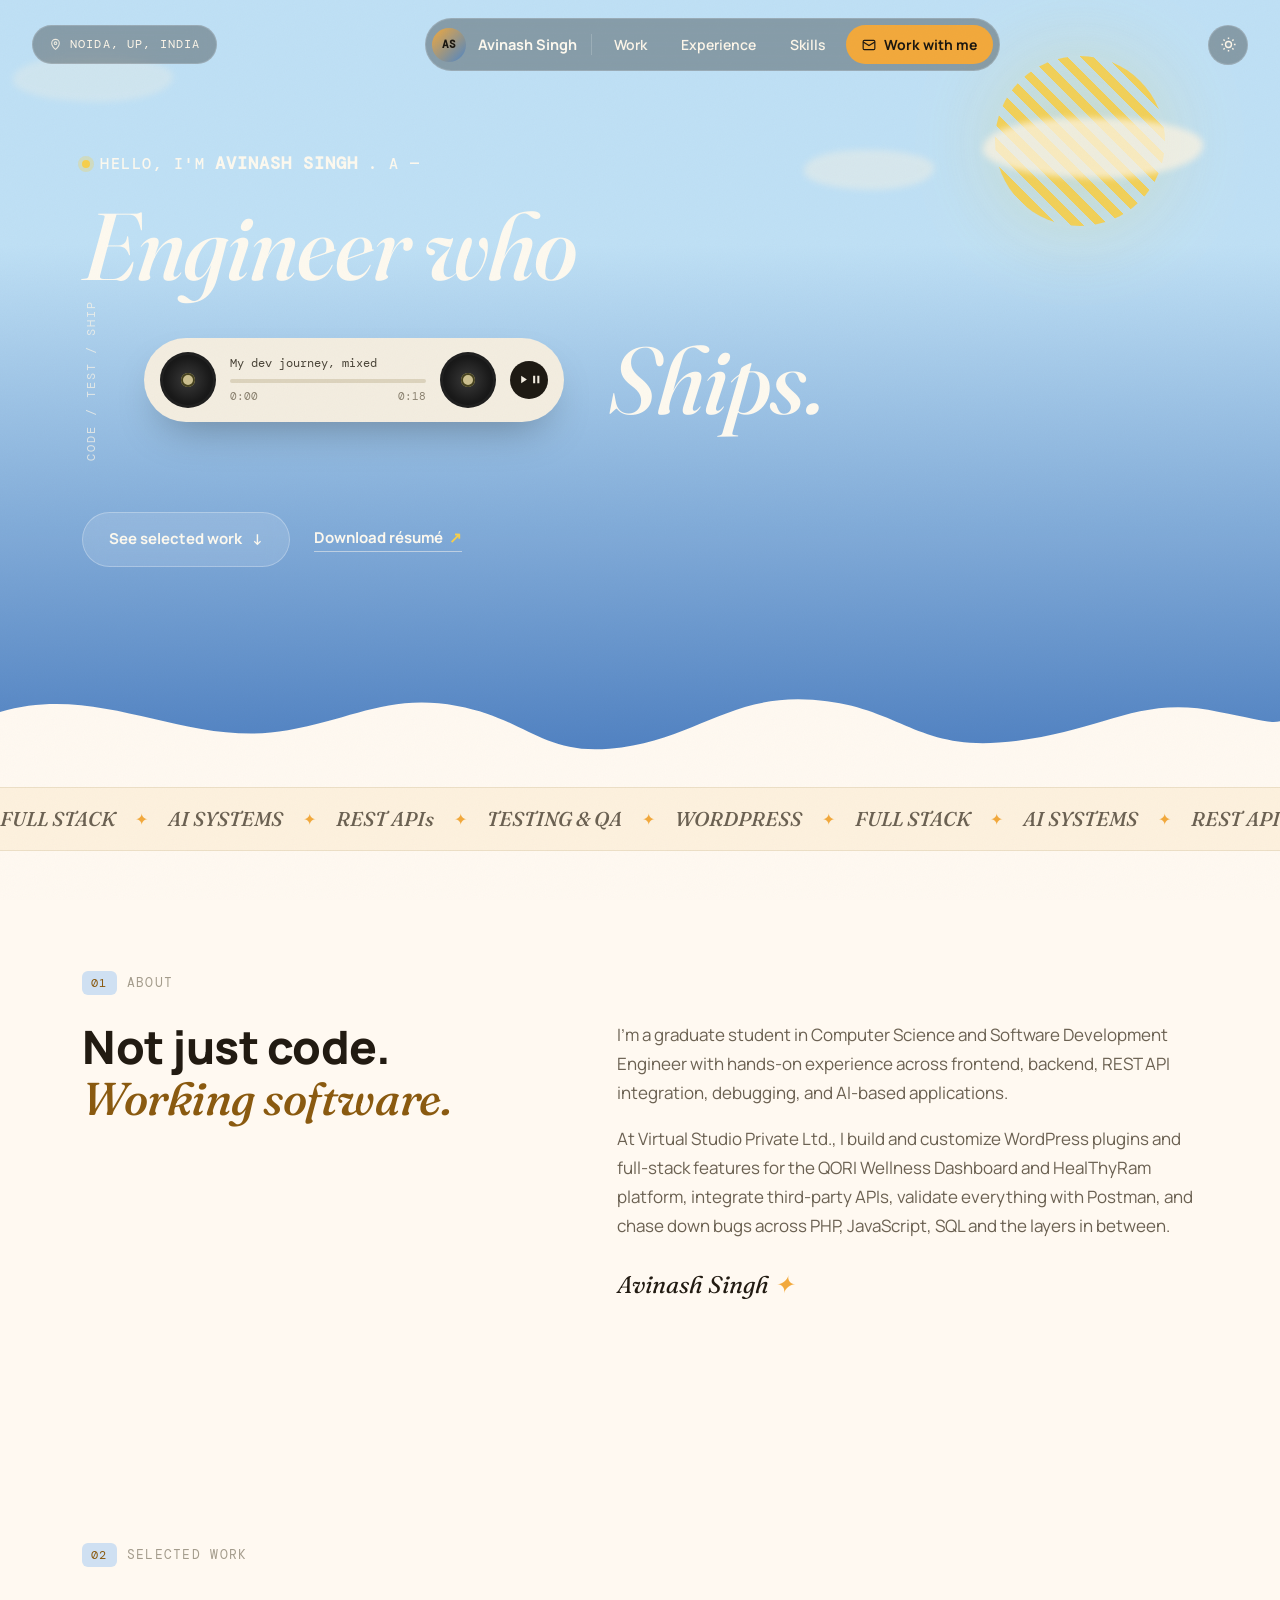
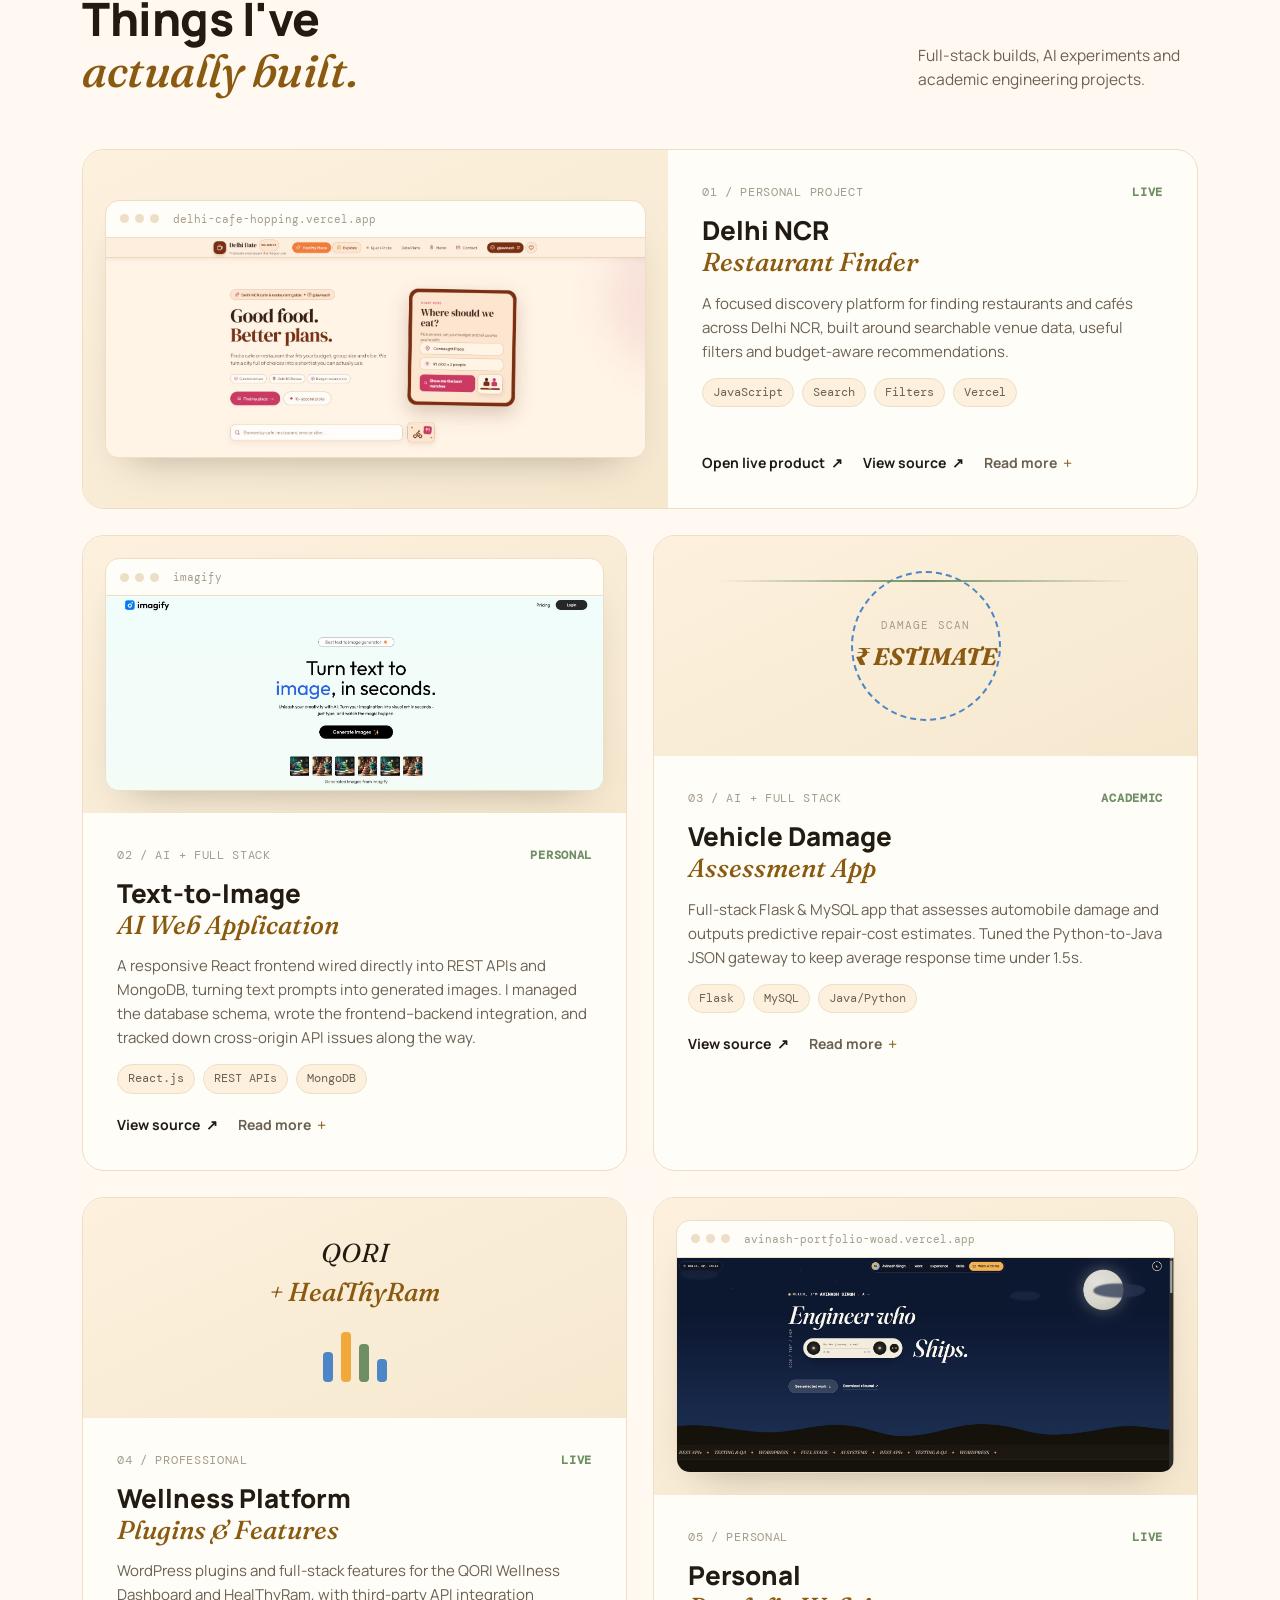
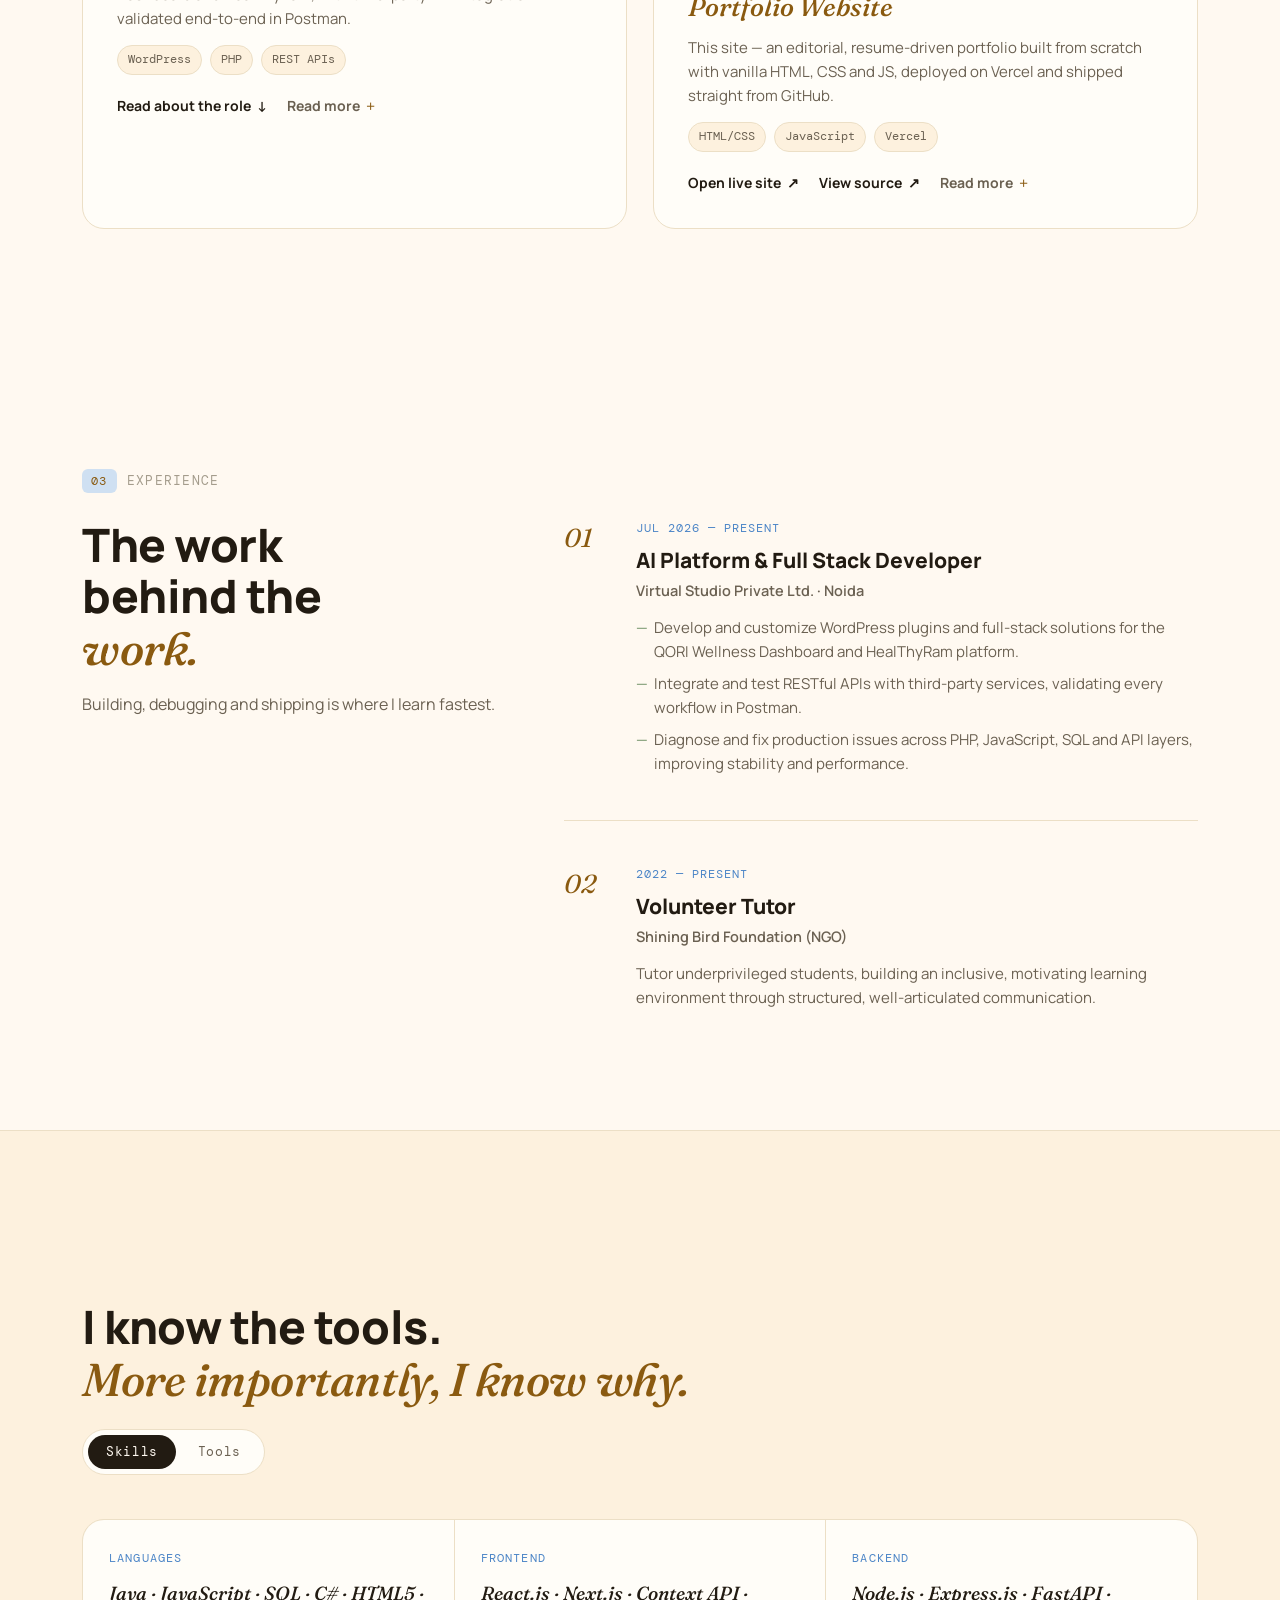
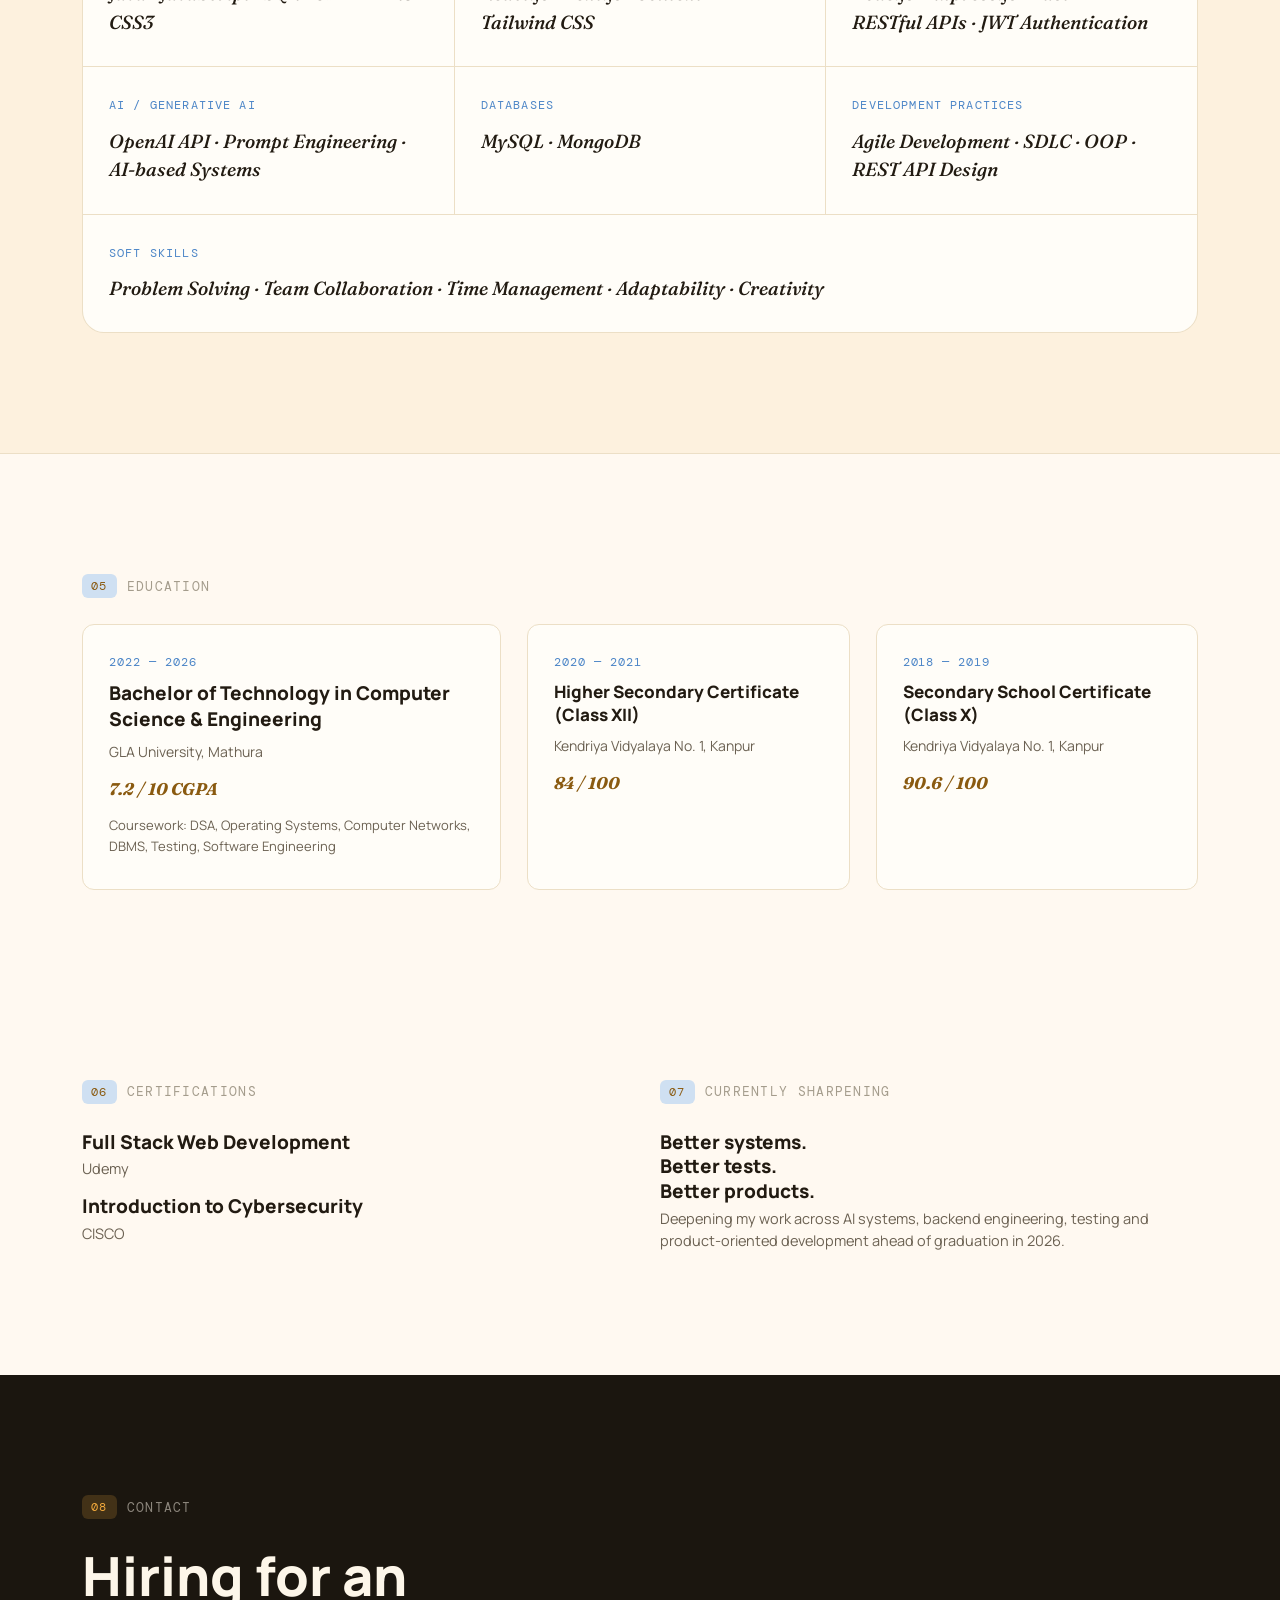
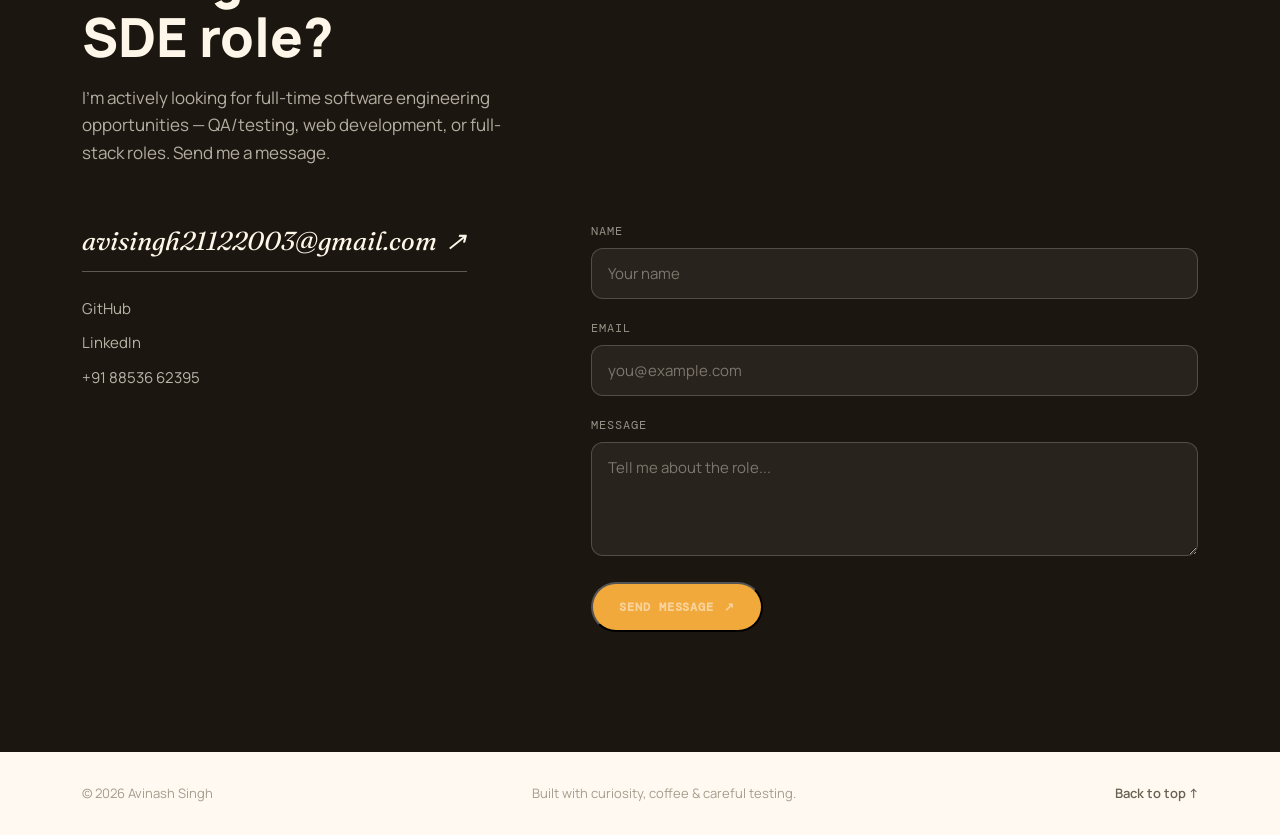
==== commit cc55c18f: "Use real screenshot for Text-to-Image project card" ====
--- a/index.html
+++ b/index.html
@@ -153,15 +153,10 @@
 
     <div class="project-grid">
       <article class="case-study case-small reveal" data-project="text-to-image">
-        <div class="case-visual ai-visual">
-          <div class="visual-noise"></div>
-          <div class="ai-window">
-            <div class="ai-bar"><span></span><span></span><span></span><b>text-to-image.app</b></div>
-            <div class="ai-prompt">"a watercolor city at dusk"</div>
-            <div class="ai-canvas">
-              <span class="pixel p1"></span><span class="pixel p2"></span><span class="pixel p3"></span>
-              <span class="pixel p4"></span><span class="pixel p5"></span><span class="pixel p6"></span>
-            </div>
+        <div class="case-visual screenshot-visual">
+          <div class="shot-browser">
+            <div class="shot-bar"><span></span><span></span><span></span><b>imagify</b></div>
+            <img src="assets/text-to-image.jpg" alt="Imagify — AI text to image generator homepage" loading="lazy">
           </div>
         </div>
         <div class="case-content">
--- a/style.css
+++ b/style.css
@@ -518,21 +518,6 @@
 .shot-bar b{ margin-left:8px; font-family:var(--mono); font-weight:400; font-size:11px; color:var(--ink-faint); }
 .shot-browser img{ display:block; width:100%; height:auto; }
 
-/* personal portfolio visual */
-.portfolio-visual{ display:flex; align-items:center; justify-content:center; padding:22px; }
-.pf-browser{ width:100%; background:var(--card); border:1px solid var(--line); border-radius:14px; overflow:hidden; }
-.pf-bar{ display:flex; align-items:center; gap:8px; padding:12px 14px; border-bottom:1px solid var(--line); font-family:var(--mono); font-size:10.5px; color:var(--ink-faint); }
-.pf-bar span{ width:8px; height:8px; border-radius:50%; background:var(--line); }
-.pf-bar b{ margin-left:6px; color:var(--ink-soft); font-weight:500; }
-.pf-body{ padding:22px; display:flex; flex-direction:column; gap:12px; }
-.pf-line{ height:10px; border-radius:6px; background:var(--cream-2); }
-.pf-line.long{ width:80%; }
-.pf-line.short{ width:45%; }
-.pf-line.accent{ background:var(--gold); opacity:.7; }
-.pf-dots{ display:flex; gap:8px; margin-top:8px; }
-.pf-dots span{ width:14px; height:14px; border-radius:50%; }
-.pf-dots span:nth-child(1){ background:var(--gold); } .pf-dots span:nth-child(2){ background:var(--sky); } .pf-dots span:nth-child(3){ background:var(--sage); }
-
 /* contact */
 .contact-section{ background:var(--contrast-bg); color:var(--contrast-text); padding:120px 32px; }
 .contact-section .section-label{ color:rgba(253,246,233,.5); }
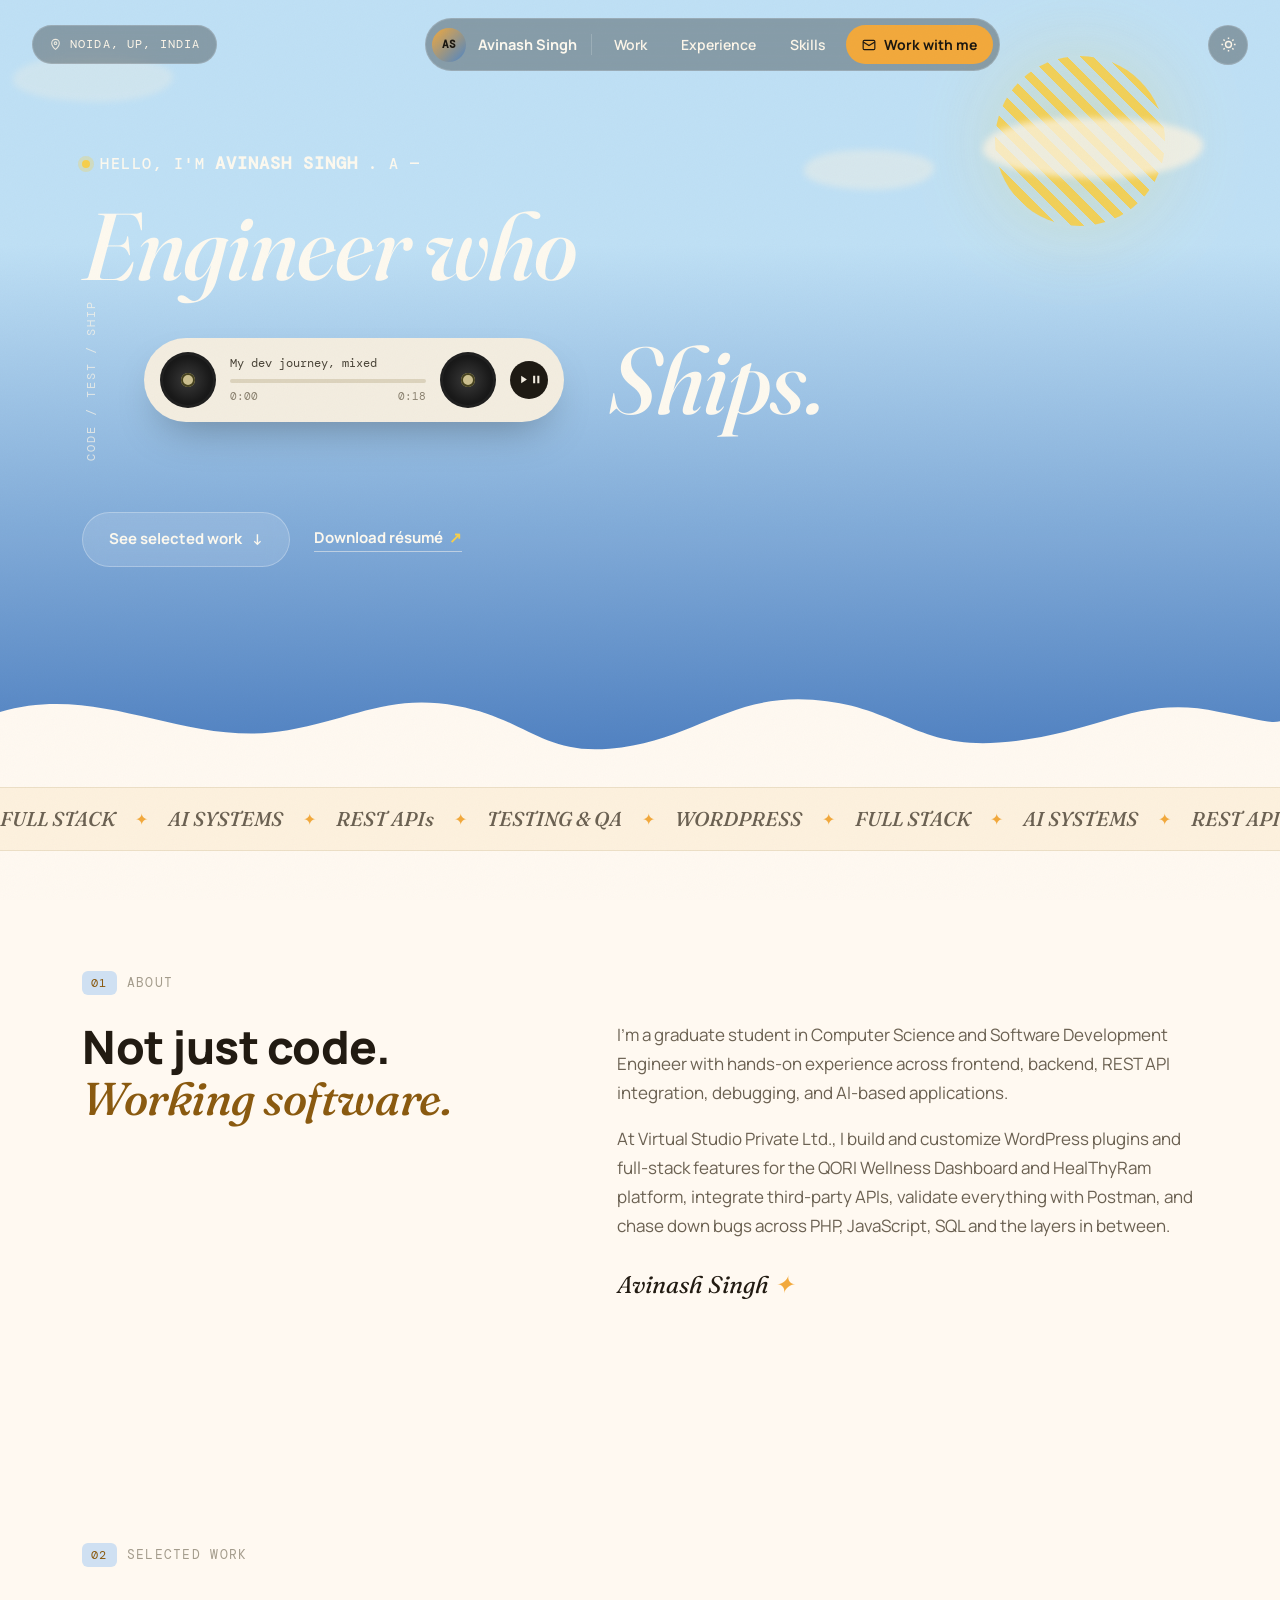
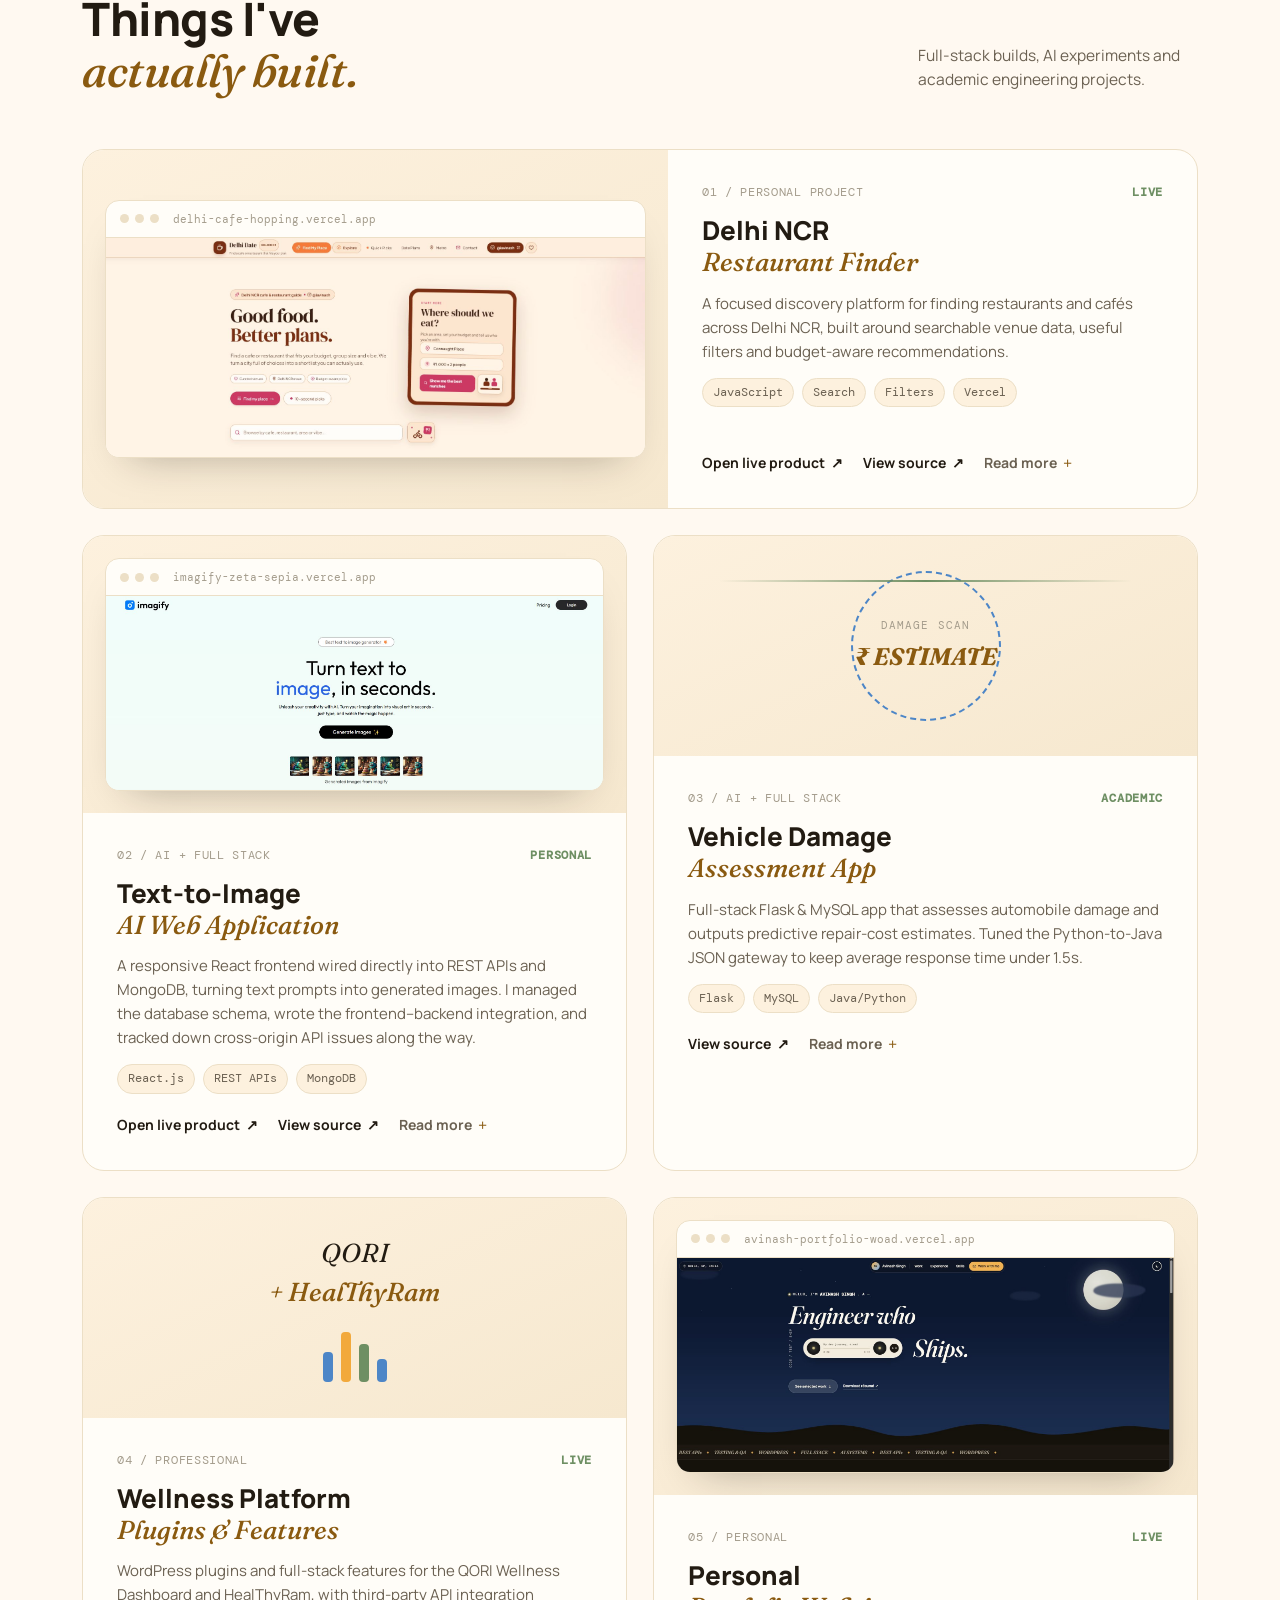
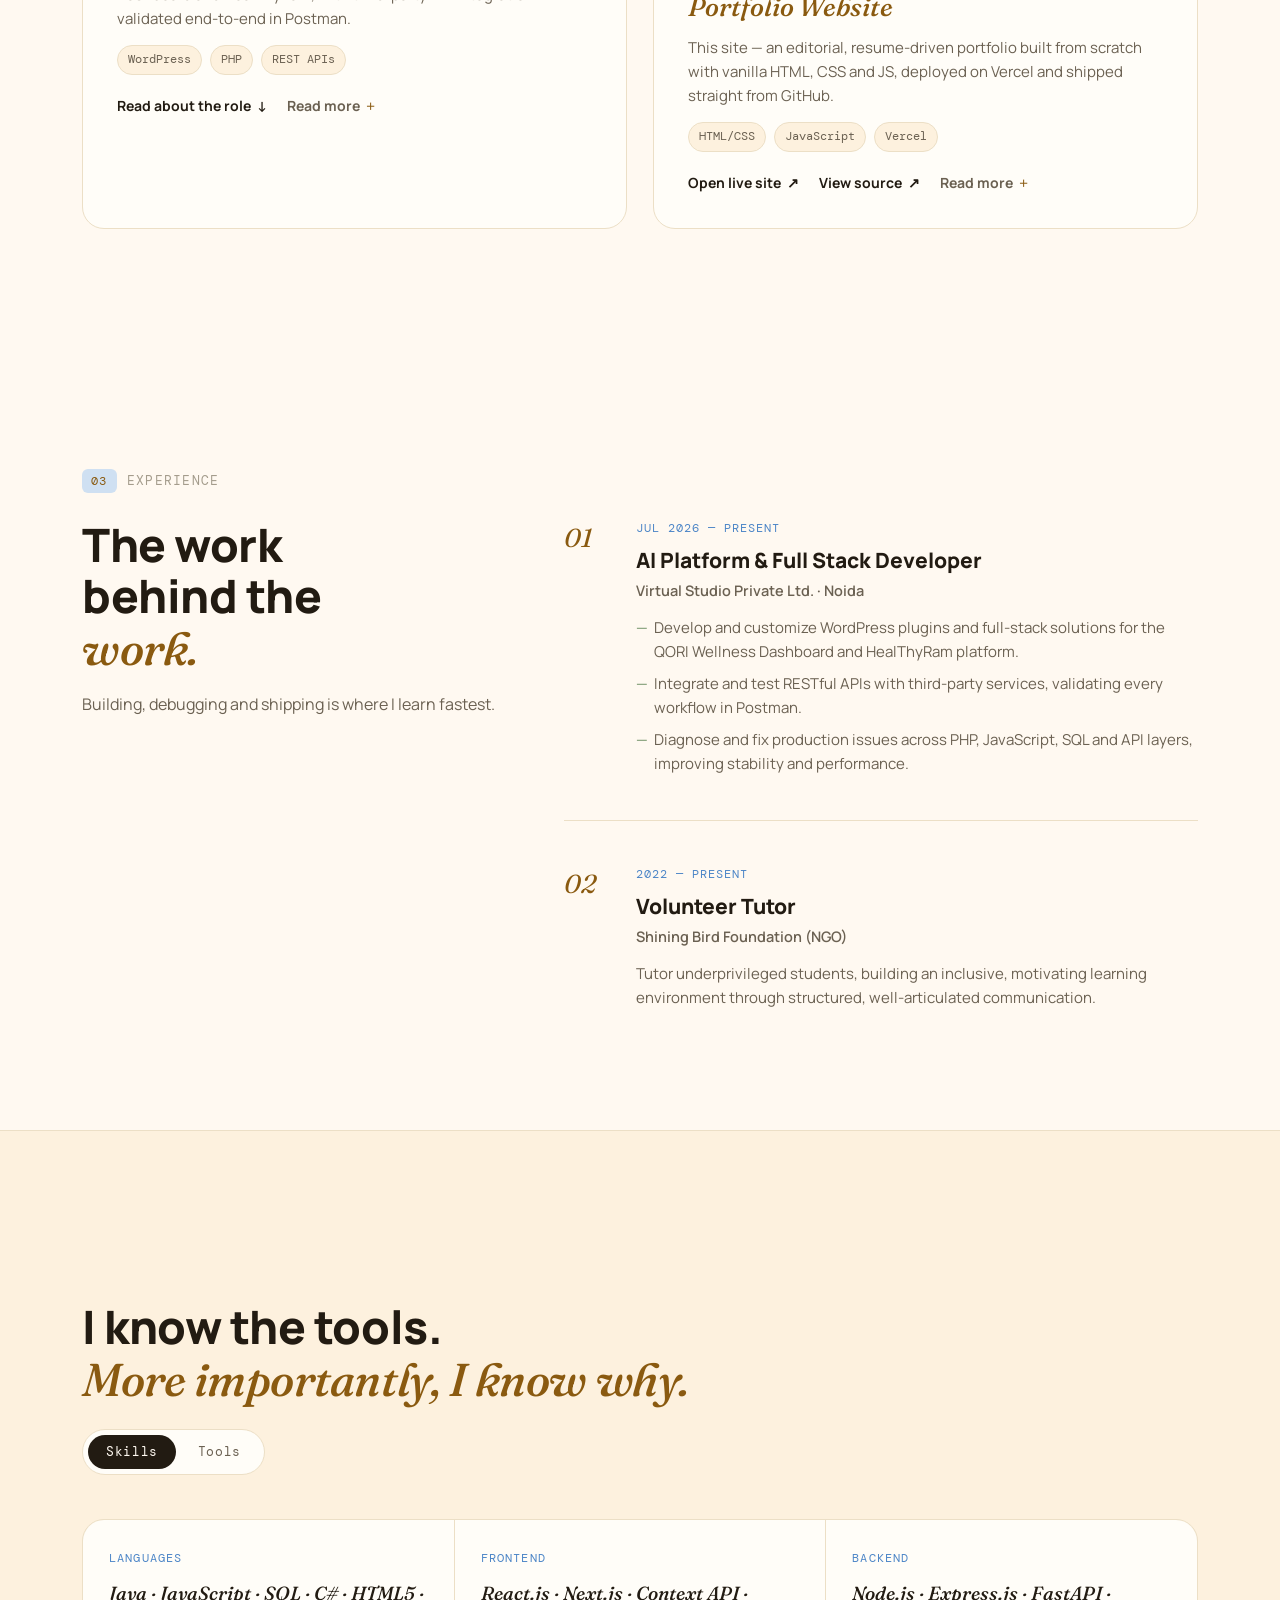
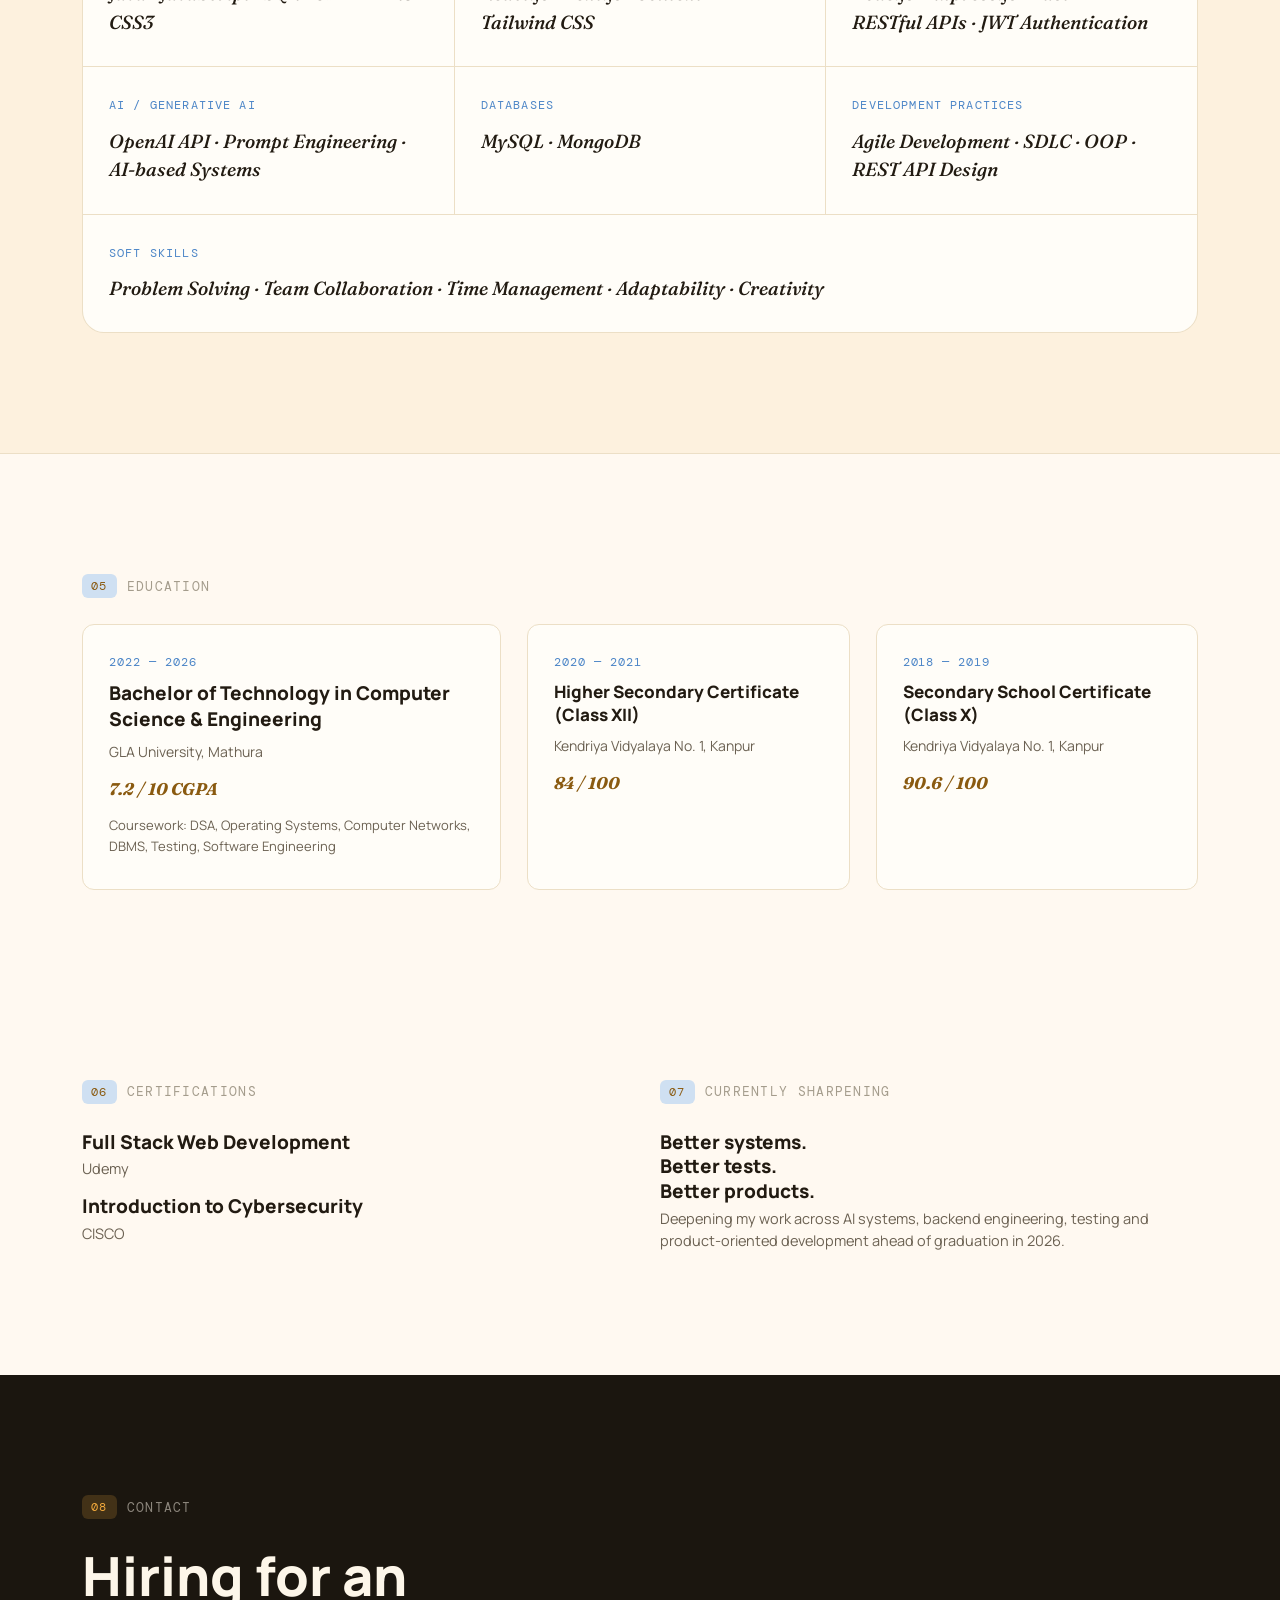
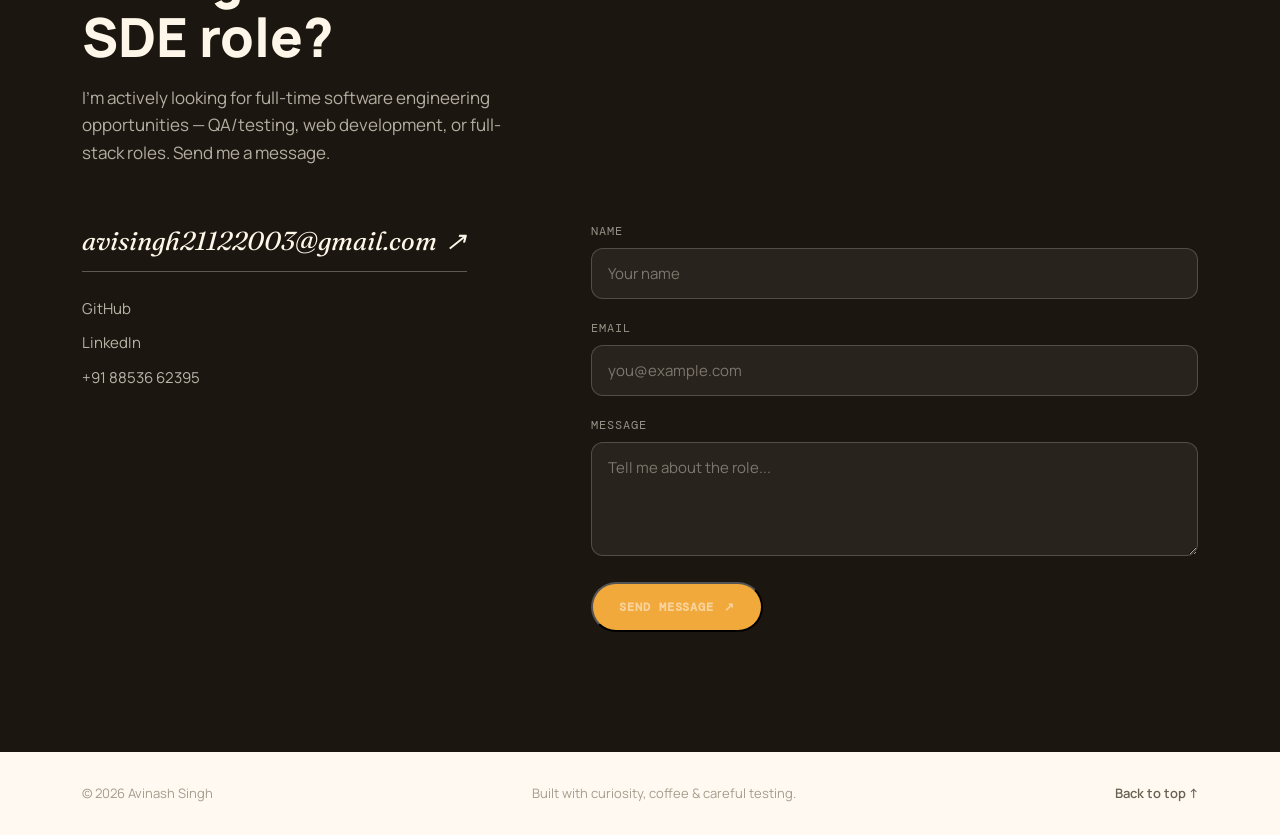
==== commit 399cf821: "Add live Imagify link" ====
--- a/index.html
+++ b/index.html
@@ -155,7 +155,7 @@
       <article class="case-study case-small reveal" data-project="text-to-image">
         <div class="case-visual screenshot-visual">
           <div class="shot-browser">
-            <div class="shot-bar"><span></span><span></span><span></span><b>imagify</b></div>
+            <div class="shot-bar"><span></span><span></span><span></span><b>imagify-zeta-sepia.vercel.app</b></div>
             <img src="assets/text-to-image.jpg" alt="Imagify — AI text to image generator homepage" loading="lazy">
           </div>
         </div>
@@ -164,7 +164,7 @@
           <h3>Text-to-Image<br><i>AI Web Application</i></h3>
           <p>A responsive React frontend wired directly into REST APIs and MongoDB, turning text prompts into generated images. I managed the database schema, wrote the frontend–backend integration, and tracked down cross-origin API issues along the way.</p>
           <div class="tags"><span>React.js</span><span>REST APIs</span><span>MongoDB</span></div>
-          <div class="case-links"><a href="https://github.com/iavinaxh/Text_to_image_generator" target="_blank" rel="noreferrer">View source <b>↗</b></a><button class="read-more" type="button">Read more <b>+</b></button></div>
+          <div class="case-links"><a href="https://imagify-zeta-sepia.vercel.app/" target="_blank" rel="noreferrer">Open live product <b>↗</b></a><a href="https://github.com/iavinaxh/Text_to_image_generator" target="_blank" rel="noreferrer">View source <b>↗</b></a><button class="read-more" type="button">Read more <b>+</b></button></div>
         </div>
       </article>
 
